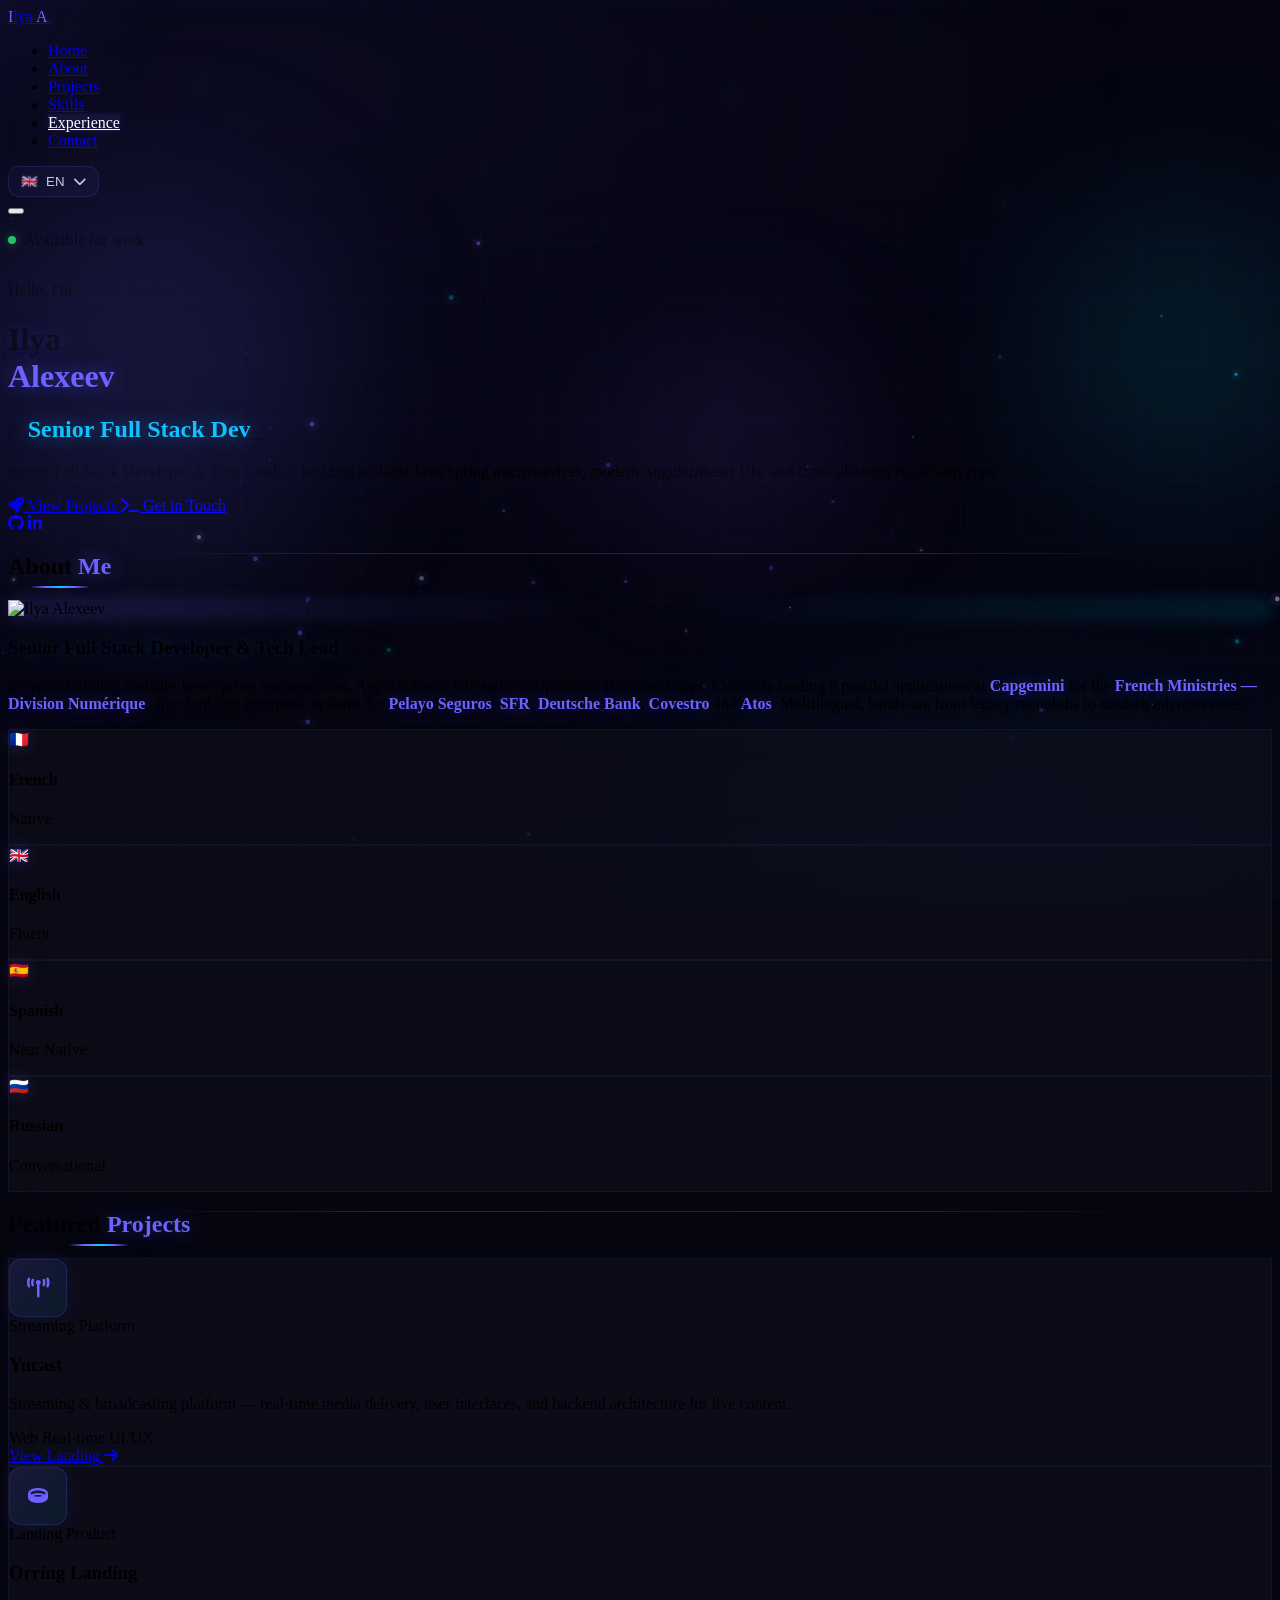
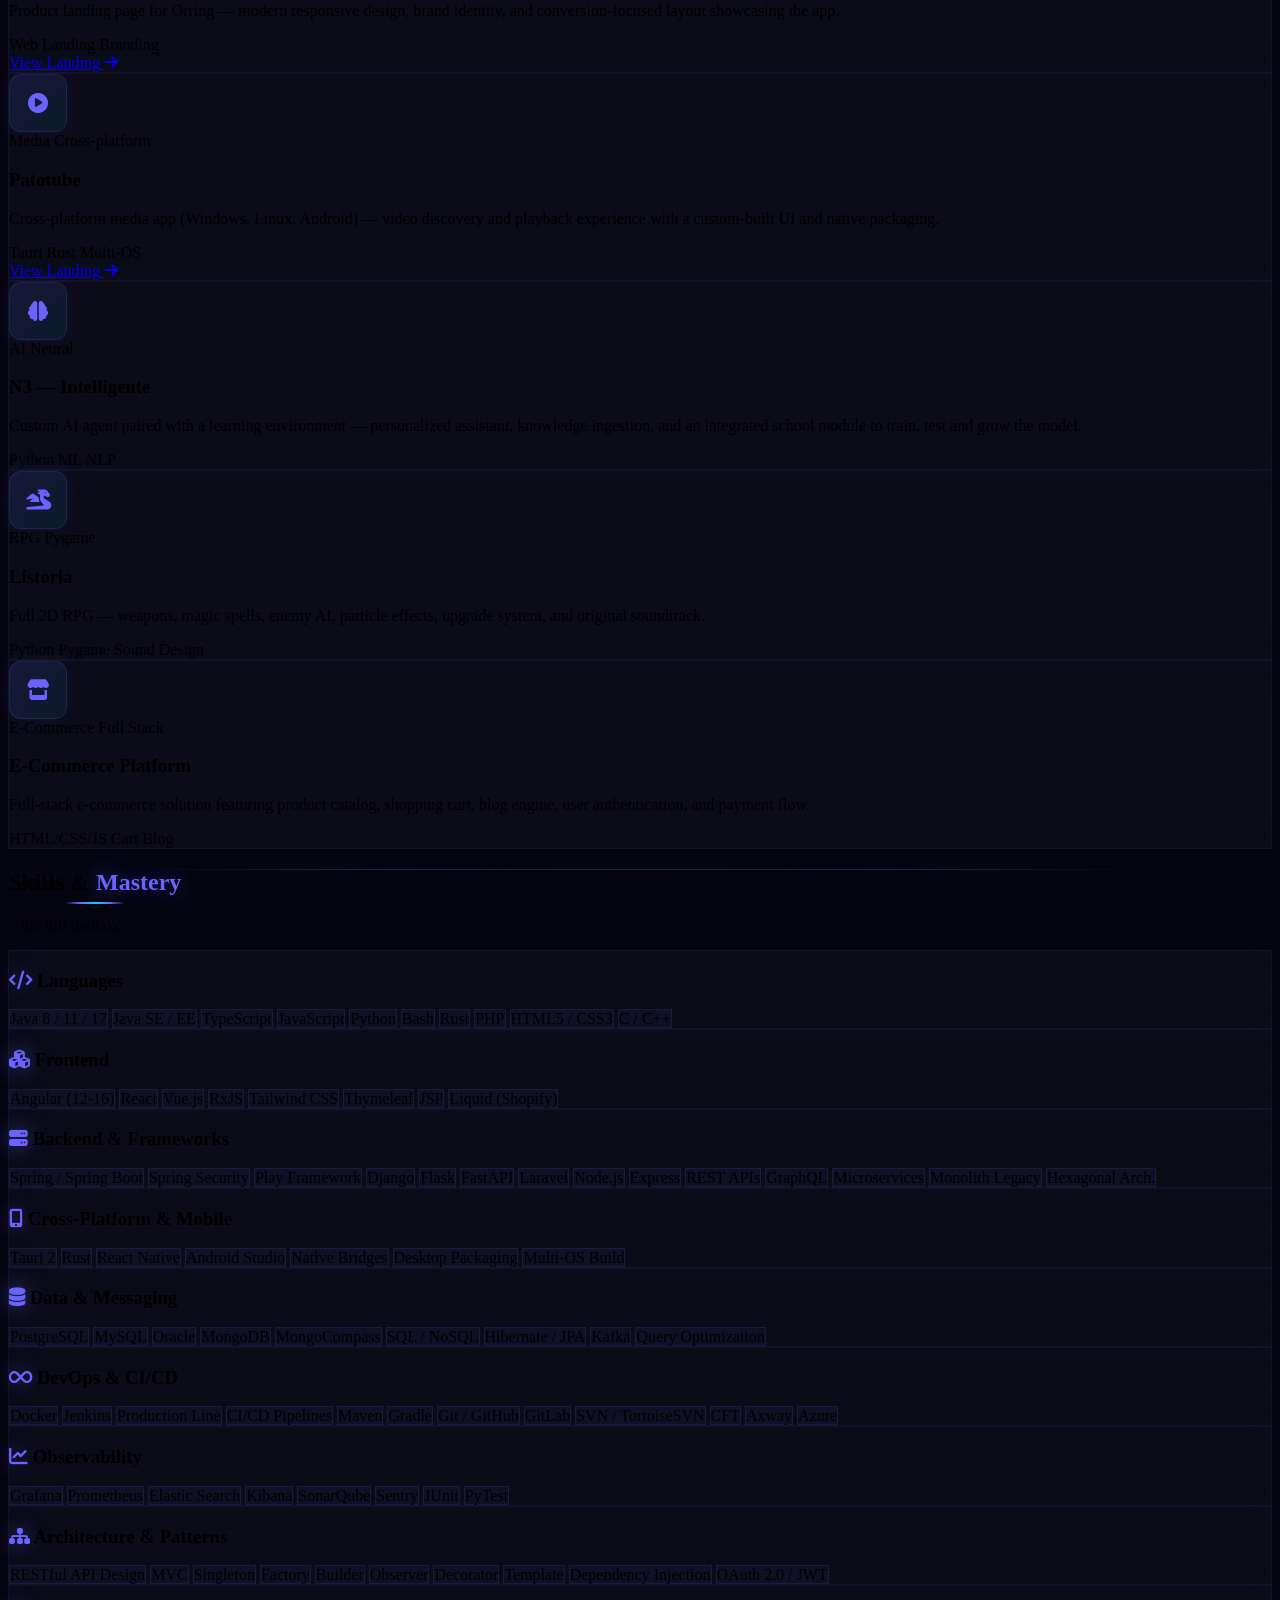
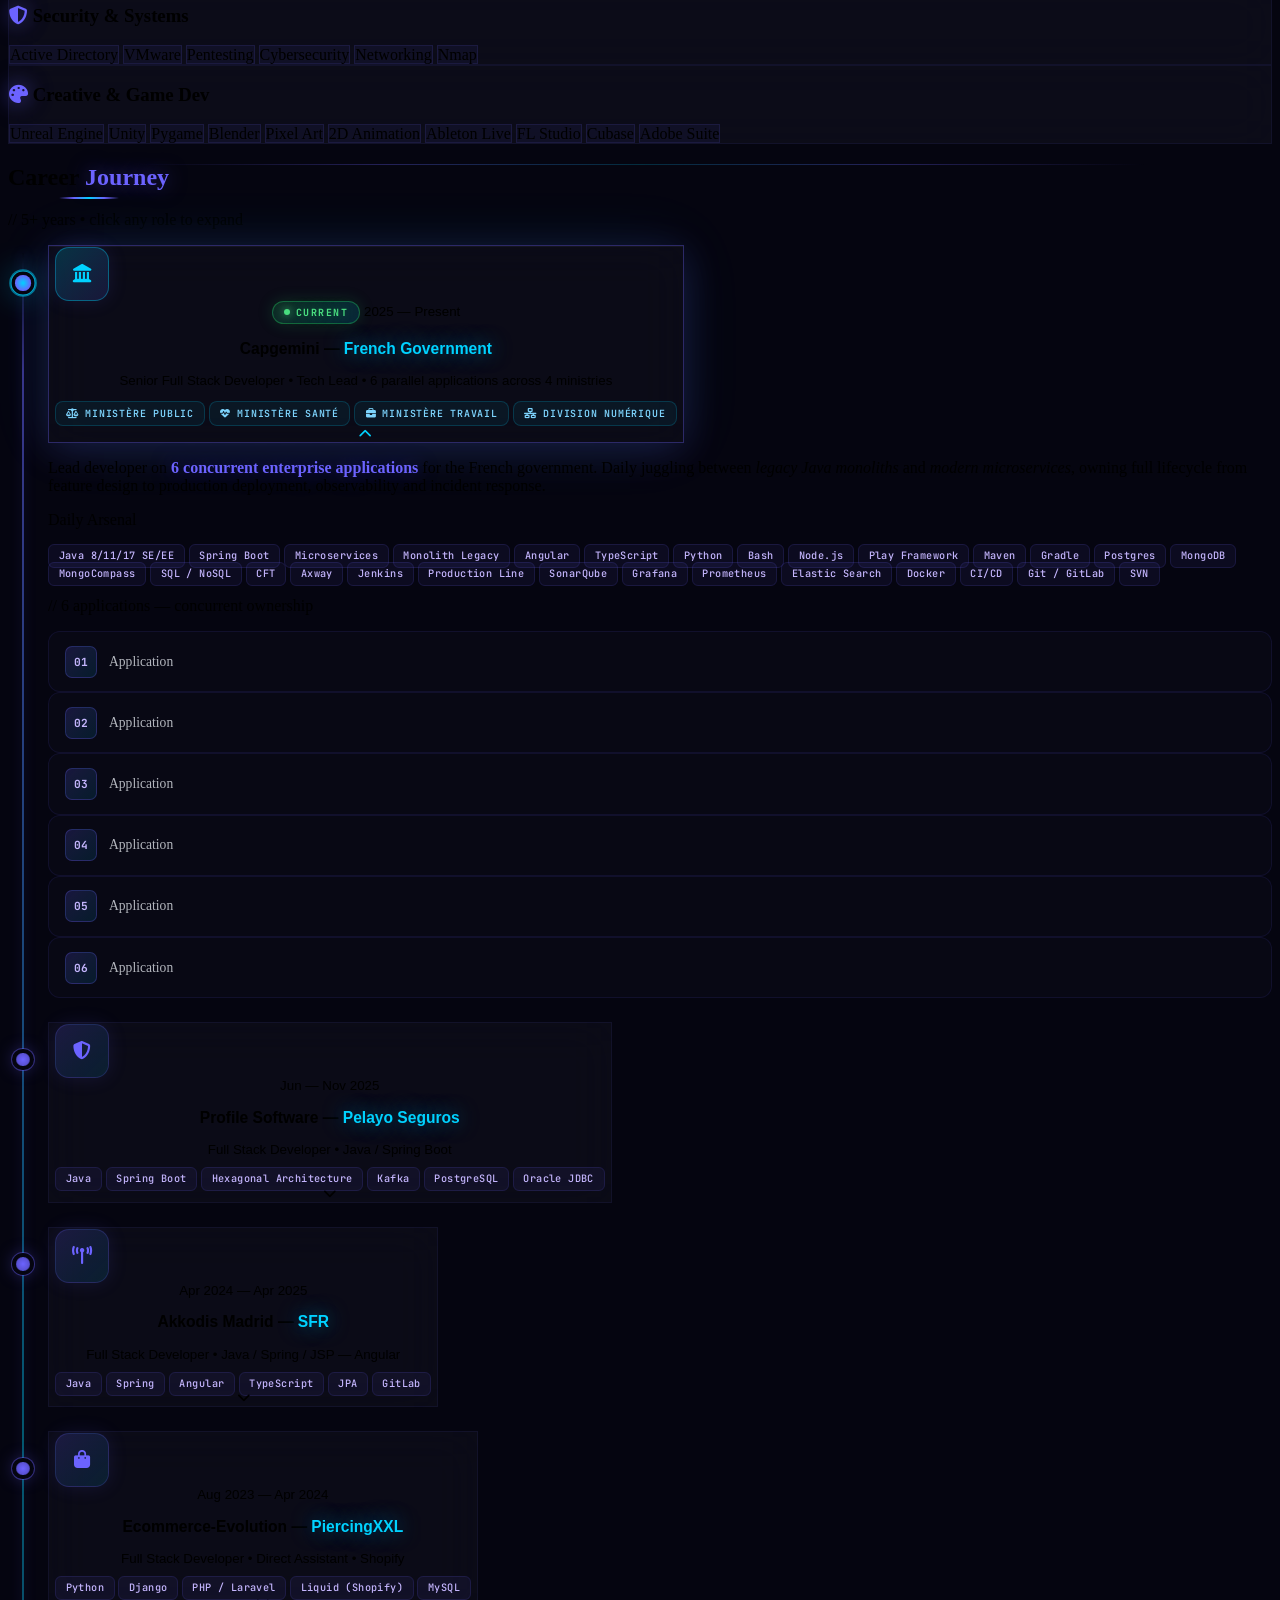
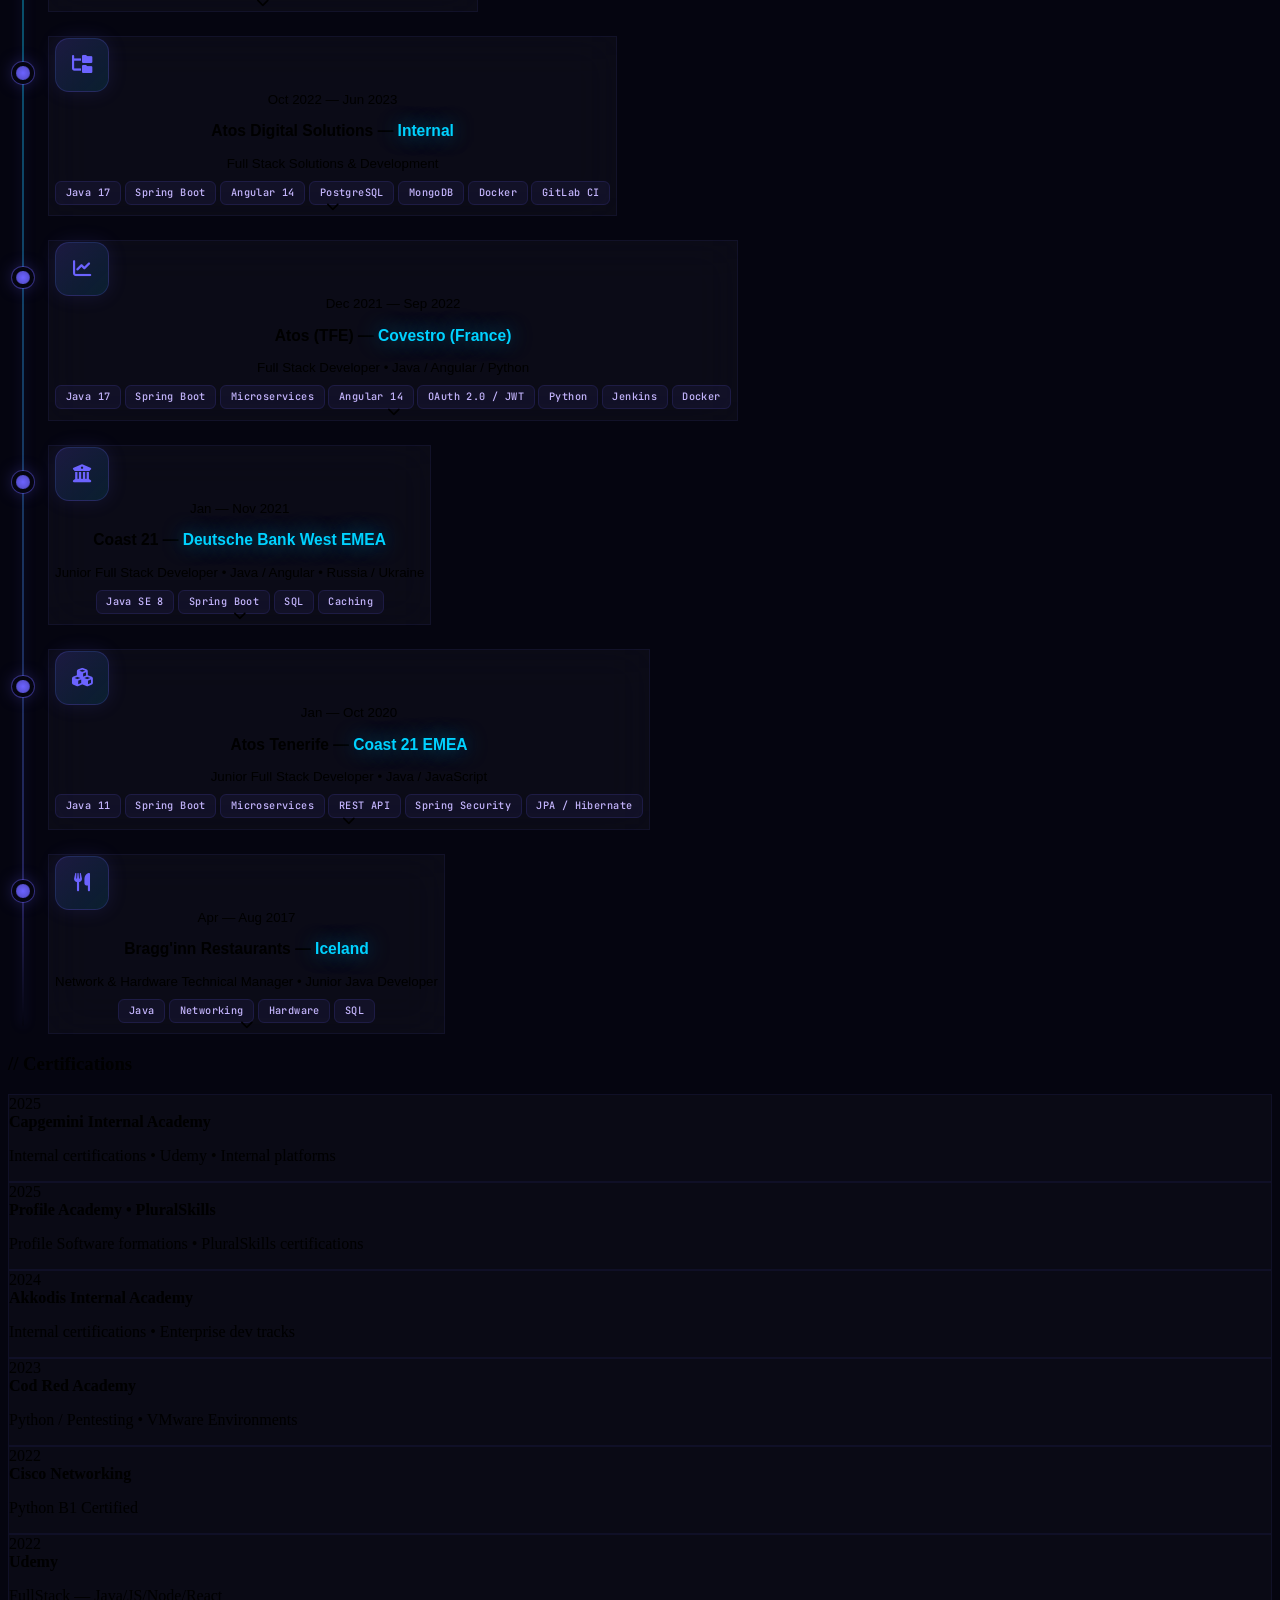
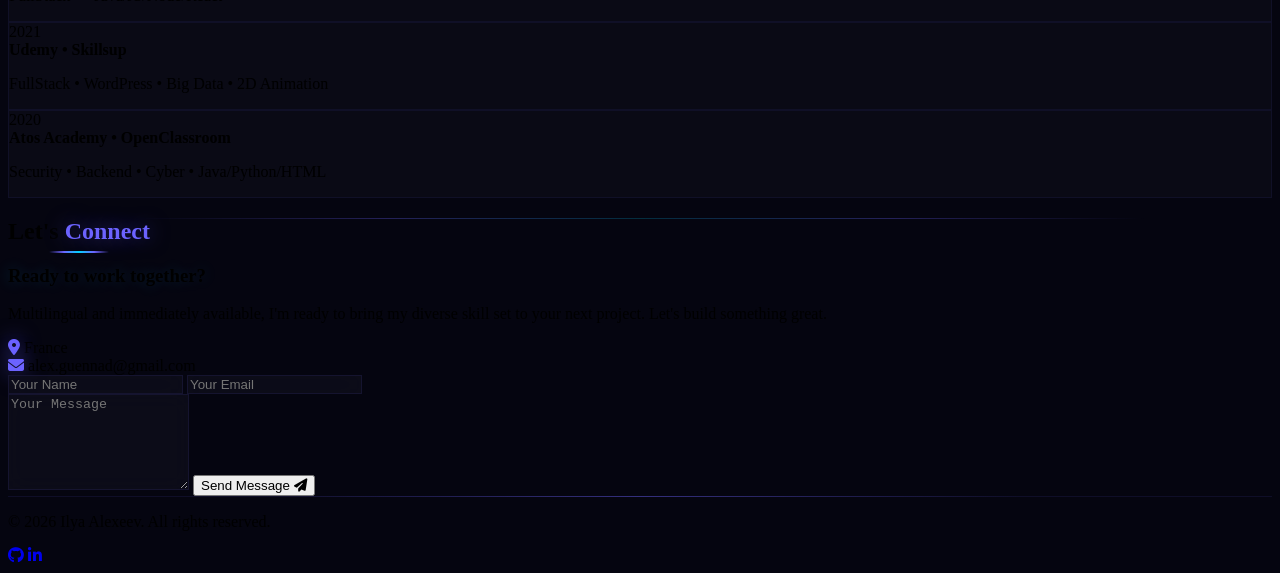
==== index.html @ 8e571b69 "feat: i18n - 6 languages (EN/FR/ES/IT/DE/PT) with toggle dropdown - Add language switcher in the nav" ====
<!DOCTYPE html>
<html lang="en" class="scroll-smooth">
<head>
  <meta charset="UTF-8">
  <meta name="viewport" content="width=device-width, initial-scale=1.0">
  <meta name="description" content="Ilya Alexeev - Senior Full Stack Developer & Tech Lead. Java/Spring, Angular, React, Rust/Tauri. 5+ years building enterprise systems for French ministries, banking and insurance.">
  <title>Ilya Alexeev | Portfolio</title>
  <link rel="icon" href="images/star_favourite_21830.ico" type="image/x-icon">
  <link rel="stylesheet" href="https://cdnjs.cloudflare.com/ajax/libs/font-awesome/6.5.1/css/all.min.css">
  <link rel="preconnect" href="https://fonts.googleapis.com">
  <link rel="preconnect" href="https://fonts.gstatic.com" crossorigin>
  <link rel="stylesheet" href="https://fonts.googleapis.com/css2?family=Inter:wght@300;400;500;600;700;800&family=JetBrains+Mono:wght@400;500&display=swap">
  <script src="https://cdn.tailwindcss.com"></script>
  <script>
    tailwind.config = {
      theme: {
        extend: {
          colors: {
            accent: { DEFAULT: '#6c63ff', hover: '#5a52d5', light: 'rgba(108,99,255,0.1)', border: 'rgba(108,99,255,0.15)' },
            cyan: { glow: '#00d2ff' },
            dark: { 900: '#050510', 800: '#0a0a18', 700: '#12121e', 600: '#1a1a2e', 500: '#2a2a40' },
          },
          fontFamily: {
            sans: ['Inter', 'system-ui', 'sans-serif'],
            mono: ['JetBrains Mono', 'Fira Code', 'monospace'],
          },
        },
      },
    }
  </script>
  <link rel="stylesheet" href="style.css">
</head>

<body class="bg-dark-900 text-gray-200 font-sans antialiased leading-relaxed">

  <!-- Ambient layers -->
  <canvas id="particleCanvas"></canvas>
  <div class="neural-grid"></div>
  <div class="scanline"></div>
  <div class="cursor-glow hidden lg:block"></div>

  <!-- Navbar -->
  <nav id="navbar" class="fixed inset-x-0 top-0 z-50 transition-all duration-300 py-4">
    <div class="max-w-6xl mx-auto px-6 flex items-center justify-between">
      <a href="#hero" class="text-xl font-bold tracking-tight">
        <span class="glow-accent">I</span>lya <span class="glow-accent">A</span>.
      </a>
      <ul id="navLinks" class="nav-links hidden md:flex gap-1">
        <li><a href="#hero" class="nav-link active px-3 py-2 text-sm font-medium text-gray-400 rounded-lg transition-all hover:text-white hover:bg-white/5" data-i18n="nav.home">Home</a></li>
        <li><a href="#about" class="nav-link px-3 py-2 text-sm font-medium text-gray-400 rounded-lg transition-all hover:text-white hover:bg-white/5" data-i18n="nav.about">About</a></li>
        <li><a href="#projects" class="nav-link px-3 py-2 text-sm font-medium text-gray-400 rounded-lg transition-all hover:text-white hover:bg-white/5" data-i18n="nav.projects">Projects</a></li>
        <li><a href="#skills" class="nav-link px-3 py-2 text-sm font-medium text-gray-400 rounded-lg transition-all hover:text-white hover:bg-white/5" data-i18n="nav.skills">Skills</a></li>
        <li><a href="#experience" class="nav-link px-3 py-2 text-sm font-medium text-gray-400 rounded-lg transition-all hover:text-white hover:bg-white/5" data-i18n="nav.experience">Experience</a></li>
        <li><a href="#contact" class="nav-link px-3 py-2 text-sm font-medium text-gray-400 rounded-lg transition-all hover:text-white hover:bg-white/5" data-i18n="nav.contact">Contact</a></li>
      </ul>

      <!-- Language switcher -->
      <div class="lang-switcher relative ml-3">
        <button id="langToggle" type="button" class="lang-toggle-btn" aria-expanded="false" aria-haspopup="listbox" aria-label="Change language">
          <span id="langCurrentFlag" aria-hidden="true">🇬🇧</span>
          <span id="langCurrentLabel" class="font-mono text-xs font-semibold tracking-wider">EN</span>
          <i class="fas fa-chevron-down text-[0.55rem] ml-0.5"></i>
        </button>
        <ul id="langMenu" class="lang-menu" role="listbox" aria-label="Language options">
          <li role="option" data-lang-option="en"><span aria-hidden="true">🇬🇧</span><span class="font-mono text-xs font-semibold tracking-wider">EN</span></li>
          <li role="option" data-lang-option="fr"><span aria-hidden="true">🇫🇷</span><span class="font-mono text-xs font-semibold tracking-wider">FR</span></li>
          <li role="option" data-lang-option="es"><span aria-hidden="true">🇪🇸</span><span class="font-mono text-xs font-semibold tracking-wider">ES</span></li>
          <li role="option" data-lang-option="it"><span aria-hidden="true">🇮🇹</span><span class="font-mono text-xs font-semibold tracking-wider">IT</span></li>
          <li role="option" data-lang-option="de"><span aria-hidden="true">🇩🇪</span><span class="font-mono text-xs font-semibold tracking-wider">DE</span></li>
          <li role="option" data-lang-option="pt"><span aria-hidden="true">🇵🇹</span><span class="font-mono text-xs font-semibold tracking-wider">PT</span></li>
        </ul>
      </div>

      <button id="navToggle" class="md:hidden flex flex-col gap-[5px] p-2" aria-label="Toggle navigation">
        <span class="block w-6 h-0.5 bg-white rounded transition-transform duration-300"></span>
        <span class="block w-6 h-0.5 bg-white rounded transition-opacity duration-300"></span>
        <span class="block w-6 h-0.5 bg-white rounded transition-transform duration-300"></span>
      </button>
    </div>
  </nav>

  <!-- ═══════════ HERO ═══════════ -->
  <header id="hero" class="relative min-h-screen flex items-center overflow-hidden">
    <div class="hero-glow absolute inset-0 pointer-events-none"></div>
    <div class="hero-orb hero-orb-1"></div>
    <div class="hero-orb hero-orb-2"></div>
    <div class="hero-orb hero-orb-3"></div>

    <div class="relative z-10 max-w-6xl mx-auto px-6 pt-20 w-full">
      <div class="max-w-3xl">
        <p class="status-online text-sm font-mono text-gray-400 mb-5" data-i18n="hero.status">Available for work</p>
        <p class="text-accent font-mono font-medium text-sm mb-4 tracking-widest uppercase" data-i18n="hero.greeting">Hello, I'm</p>
        <h1 class="text-5xl sm:text-6xl lg:text-8xl font-extrabold tracking-tighter leading-[0.9] mb-5 neon-title">
          Ilya<br><span class="glow-accent">Alexeev</span>
        </h1>
        <h2 class="font-mono text-gray-400 text-lg lg:text-xl mb-8">
          <span class="text-dark-500">&gt;</span> <span id="typingText" class="glow-cyan"></span><span class="text-accent animate-pulse">_</span>
        </h2>
        <p class="text-gray-400 text-lg sm:text-xl max-w-xl mb-10 leading-relaxed" data-i18n="hero.tagline">
          Senior Full Stack Developer & Tech Lead &mdash; building scalable Java/Spring microservices, modern Angular/React UIs, and cross-platform Rust/Tauri apps.
        </p>
        <div class="flex flex-wrap gap-4 mb-14">
          <a href="#projects" class="btn-glow inline-flex items-center gap-2 px-8 py-4 text-sm font-semibold bg-accent text-white rounded-xl transition-all duration-300 hover:bg-accent-hover hover:-translate-y-1">
            <i class="fas fa-rocket text-xs"></i> <span data-i18n="hero.cta_projects">View Projects</span>
          </a>
          <a href="#contact" class="btn-outline-glow inline-flex items-center gap-2 px-8 py-4 text-sm font-semibold border border-accent/30 text-white rounded-xl transition-all duration-300 hover:border-accent hover:text-accent hover:-translate-y-1">
            <i class="fas fa-terminal text-xs"></i> <span data-i18n="hero.cta_contact">Get in Touch</span>
          </a>
        </div>
        <div class="flex gap-6">
          <a href="https://github.com/Alex-Lou" target="_blank" rel="noopener" aria-label="GitHub" class="text-gray-500 text-2xl transition-all duration-300 hover:text-accent hover:-translate-y-1 hover:drop-shadow-[0_0_8px_rgba(108,99,255,0.5)]"><i class="fab fa-github"></i></a>
          <a href="https://linkedin.com" target="_blank" rel="noopener" aria-label="LinkedIn" class="text-gray-500 text-2xl transition-all duration-300 hover:text-accent hover:-translate-y-1 hover:drop-shadow-[0_0_8px_rgba(108,99,255,0.5)]"><i class="fab fa-linkedin-in"></i></a>
        </div>
      </div>
    </div>

    <div class="absolute bottom-8 left-1/2 -translate-x-1/2">
      <span class="block w-0.5 h-12 scroll-pulse bg-gradient-to-b from-accent to-transparent"></span>
    </div>
  </header>

  <!-- ═══════════ ABOUT ═══════════ -->
  <section id="about" class="py-20 md:py-32 scroll-mt-20 section-glow-top">
    <div class="max-w-6xl mx-auto px-6">
      <h2 class="text-3xl sm:text-4xl lg:text-5xl font-bold text-center mb-16 tracking-tight">
        <span class="section-heading"><span data-i18n="about.heading">About</span> <span class="glow-accent" data-i18n="about.heading_accent">Me</span></span>
      </h2>
      <div class="grid md:grid-cols-[1fr_1.5fr] gap-10 md:gap-16 items-center">
        <div data-reveal="left" class="about-img">
          <img src="images/pixy.png" alt="Ilya Alexeev" loading="lazy"
               class="rounded-2xl h-72 sm:h-80 md:h-[28rem] w-full object-cover border border-accent/10 max-w-xs mx-auto md:max-w-none shadow-2xl shadow-accent/5">
        </div>
        <div data-reveal="right">
          <h3 class="text-2xl font-bold mb-5 neon-subtitle">Senior Full Stack Developer & Tech Lead</h3>
          <p class="text-gray-400 text-lg leading-relaxed mb-10" data-i18n-html="about.body">
            5+ years building scalable Java/Spring microservices, Angular/React UIs and
            cross-platform Rust/Tauri apps. Currently leading 6 parallel applications at
            <strong class="glow-accent font-semibold">Capgemini</strong> for the
            <strong class="glow-accent font-semibold">French Ministries &mdash; Division Numérique</strong>,
            after building enterprise systems for
            <strong class="glow-accent font-semibold">Pelayo Seguros</strong>,
            <strong class="glow-accent font-semibold">SFR</strong>,
            <strong class="glow-accent font-semibold">Deutsche Bank</strong>,
            <strong class="glow-accent font-semibold">Covestro</strong> and
            <strong class="glow-accent font-semibold">Atos</strong>. Multilingual, hands-on, from
            legacy monoliths to modern microservices.
          </p>
          <div class="grid grid-cols-2 gap-4">
            <div class="lang-card glow-card rounded-xl p-5 flex items-center gap-4">
              <span class="text-3xl" aria-hidden="true">🇫🇷</span>
              <div>
                <h4 class="text-base font-bold leading-tight" data-i18n="about.lang.fr">French</h4>
                <p class="text-xs text-gray-500 font-mono mt-1" data-i18n="about.level.native">Native</p>
              </div>
            </div>
            <div class="lang-card glow-card rounded-xl p-5 flex items-center gap-4">
              <span class="text-3xl" aria-hidden="true">🇬🇧</span>
              <div>
                <h4 class="text-base font-bold leading-tight" data-i18n="about.lang.en">English</h4>
                <p class="text-xs text-gray-500 font-mono mt-1" data-i18n="about.level.fluent">Fluent</p>
              </div>
            </div>
            <div class="lang-card glow-card rounded-xl p-5 flex items-center gap-4">
              <span class="text-3xl" aria-hidden="true">🇪🇸</span>
              <div>
                <h4 class="text-base font-bold leading-tight" data-i18n="about.lang.es">Spanish</h4>
                <p class="text-xs text-gray-500 font-mono mt-1" data-i18n="about.level.near_native">Near Native</p>
              </div>
            </div>
            <div class="lang-card glow-card rounded-xl p-5 flex items-center gap-4">
              <span class="text-3xl" aria-hidden="true">🇷🇺</span>
              <div>
                <h4 class="text-base font-bold leading-tight" data-i18n="about.lang.ru">Russian</h4>
                <p class="text-xs text-gray-500 font-mono mt-1" data-i18n="about.level.conversational">Conversational</p>
              </div>
            </div>
          </div>
        </div>
      </div>
    </div>
  </section>

  <!-- ═══════════ PROJECTS ═══════════ -->
  <section id="projects" class="py-20 md:py-32 scroll-mt-20 section-glow-top">
    <div class="max-w-6xl mx-auto px-6">
      <h2 class="text-3xl sm:text-4xl lg:text-5xl font-bold text-center mb-16 tracking-tight">
        <span class="section-heading"><span data-i18n="projects.heading">Featured</span> <span class="glow-accent" data-i18n="projects.heading_accent">Projects</span></span>
      </h2>
      <div class="grid sm:grid-cols-2 lg:grid-cols-3 gap-6">

        <!-- Yucast -->
        <article class="glow-card relative rounded-2xl p-6 sm:p-8 flex flex-col" data-reveal="up">
          <div class="project-icon mb-5">
            <i class="fas fa-broadcast-tower"></i>
          </div>
          <div class="flex gap-2 mb-3">
            <span class="text-[0.65rem] font-semibold uppercase tracking-widest text-accent bg-accent/10 px-2.5 py-1 rounded-full">Streaming</span>
            <span class="text-[0.65rem] font-semibold uppercase tracking-widest text-cyan-glow bg-cyan-glow/10 px-2.5 py-1 rounded-full">Platform</span>
          </div>
          <h3 class="text-xl font-bold mb-3">Yucast</h3>
          <p class="text-sm text-gray-400 leading-relaxed flex-1" data-i18n="projects.yucast">Streaming & broadcasting platform &mdash; real-time media delivery, user interfaces, and backend architecture for live content.</p>
          <div class="flex flex-wrap gap-2 mt-6 pt-5 border-t border-white/5">
            <span class="text-xs text-gray-500 font-mono">Web</span>
            <span class="text-xs text-gray-500 font-mono">Real-time</span>
            <span class="text-xs text-gray-500 font-mono">UI/UX</span>
          </div>
          <a href="https://alex-lou.github.io/yucast-demo/" target="_blank" rel="noopener" class="inline-flex items-center gap-2 mt-5 text-sm font-semibold text-accent transition-all duration-300 hover:gap-3 hover:drop-shadow-[0_0_8px_rgba(108,99,255,0.4)]">
            <span data-i18n="common.view_landing">View Landing</span> <i class="fas fa-arrow-right"></i>
          </a>
        </article>

        <!-- Orring Landing -->
        <article class="glow-card relative rounded-2xl p-6 sm:p-8 flex flex-col" data-reveal="up">
          <div class="project-icon mb-5">
            <i class="fas fa-ring"></i>
          </div>
          <div class="flex gap-2 mb-3">
            <span class="text-[0.65rem] font-semibold uppercase tracking-widest text-accent bg-accent/10 px-2.5 py-1 rounded-full">Landing</span>
            <span class="text-[0.65rem] font-semibold uppercase tracking-widest text-cyan-glow bg-cyan-glow/10 px-2.5 py-1 rounded-full">Product</span>
          </div>
          <h3 class="text-xl font-bold mb-3">Orring Landing</h3>
          <p class="text-sm text-gray-400 leading-relaxed flex-1" data-i18n="projects.orring">Product landing page for Orring &mdash; modern responsive design, brand identity, and conversion-focused layout showcasing the app.</p>
          <div class="flex flex-wrap gap-2 mt-6 pt-5 border-t border-white/5">
            <span class="text-xs text-gray-500 font-mono">Web</span>
            <span class="text-xs text-gray-500 font-mono">Landing</span>
            <span class="text-xs text-gray-500 font-mono">Branding</span>
          </div>
          <a href="https://alex-lou.github.io/OrringLanding/" target="_blank" rel="noopener" class="inline-flex items-center gap-2 mt-5 text-sm font-semibold text-accent transition-all duration-300 hover:gap-3 hover:drop-shadow-[0_0_8px_rgba(108,99,255,0.4)]">
            <span data-i18n="common.view_landing">View Landing</span> <i class="fas fa-arrow-right"></i>
          </a>
        </article>

        <!-- Patotube -->
        <article class="glow-card relative rounded-2xl p-6 sm:p-8 flex flex-col" data-reveal="up">
          <div class="project-icon mb-5">
            <i class="fas fa-play-circle"></i>
          </div>
          <div class="flex gap-2 mb-3">
            <span class="text-[0.65rem] font-semibold uppercase tracking-widest text-accent bg-accent/10 px-2.5 py-1 rounded-full">Media</span>
            <span class="text-[0.65rem] font-semibold uppercase tracking-widest text-cyan-glow bg-cyan-glow/10 px-2.5 py-1 rounded-full">Cross-platform</span>
          </div>
          <h3 class="text-xl font-bold mb-3">Patotube</h3>
          <p class="text-sm text-gray-400 leading-relaxed flex-1" data-i18n="projects.patotube">Cross-platform media app (Windows, Linux, Android) &mdash; video discovery and playback experience with a custom-built UI and native packaging.</p>
          <div class="flex flex-wrap gap-2 mt-6 pt-5 border-t border-white/5">
            <span class="text-xs text-gray-500 font-mono">Tauri</span>
            <span class="text-xs text-gray-500 font-mono">Rust</span>
            <span class="text-xs text-gray-500 font-mono">Multi-OS</span>
          </div>
          <a href="https://alex-lou.github.io/Patotube/" target="_blank" rel="noopener" class="inline-flex items-center gap-2 mt-5 text-sm font-semibold text-accent transition-all duration-300 hover:gap-3 hover:drop-shadow-[0_0_8px_rgba(108,99,255,0.4)]">
            <span data-i18n="common.view_landing">View Landing</span> <i class="fas fa-arrow-right"></i>
          </a>
        </article>

        <!-- N3 Intelligente -->
        <article class="glow-card relative rounded-2xl p-6 sm:p-8 flex flex-col" data-reveal="up">
          <div class="project-icon mb-5">
            <i class="fas fa-brain"></i>
          </div>
          <div class="flex gap-2 mb-3">
            <span class="text-[0.65rem] font-semibold uppercase tracking-widest text-accent bg-accent/10 px-2.5 py-1 rounded-full">AI</span>
            <span class="text-[0.65rem] font-semibold uppercase tracking-widest text-cyan-glow bg-cyan-glow/10 px-2.5 py-1 rounded-full">Neural</span>
          </div>
          <h3 class="text-xl font-bold mb-3">N3 &mdash; Intelligente</h3>
          <p class="text-sm text-gray-400 leading-relaxed flex-1" data-i18n="projects.n3">Custom AI agent paired with a learning environment &mdash; personalized assistant, knowledge ingestion, and an integrated school module to train, test and grow the model.</p>
          <div class="flex flex-wrap gap-2 mt-6 pt-5 border-t border-white/5">
            <span class="text-xs text-gray-500 font-mono">Python</span>
            <span class="text-xs text-gray-500 font-mono">ML</span>
            <span class="text-xs text-gray-500 font-mono">NLP</span>
          </div>
        </article>

        <!-- Listoria -->
        <article class="glow-card relative rounded-2xl p-6 sm:p-8 flex flex-col" data-reveal="up">
          <div class="project-icon mb-5">
            <i class="fas fa-dragon"></i>
          </div>
          <div class="flex gap-2 mb-3">
            <span class="text-[0.65rem] font-semibold uppercase tracking-widest text-accent bg-accent/10 px-2.5 py-1 rounded-full">RPG</span>
            <span class="text-[0.65rem] font-semibold uppercase tracking-widest text-cyan-glow bg-cyan-glow/10 px-2.5 py-1 rounded-full">Pygame</span>
          </div>
          <h3 class="text-xl font-bold mb-3">Listoria</h3>
          <p class="text-sm text-gray-400 leading-relaxed flex-1" data-i18n="projects.listoria">Full 2D RPG &mdash; weapons, magic spells, enemy AI, particle effects, upgrade system, and original soundtrack.</p>
          <div class="flex flex-wrap gap-2 mt-6 pt-5 border-t border-white/5">
            <span class="text-xs text-gray-500 font-mono">Python</span>
            <span class="text-xs text-gray-500 font-mono">Pygame</span>
            <span class="text-xs text-gray-500 font-mono">Sound Design</span>
          </div>
        </article>

        <!-- E-Commerce -->
        <article class="glow-card relative rounded-2xl p-6 sm:p-8 flex flex-col" data-reveal="up">
          <div class="project-icon mb-5">
            <i class="fas fa-store"></i>
          </div>
          <div class="flex gap-2 mb-3">
            <span class="text-[0.65rem] font-semibold uppercase tracking-widest text-accent bg-accent/10 px-2.5 py-1 rounded-full">E-Commerce</span>
            <span class="text-[0.65rem] font-semibold uppercase tracking-widest text-cyan-glow bg-cyan-glow/10 px-2.5 py-1 rounded-full">Full Stack</span>
          </div>
          <h3 class="text-xl font-bold mb-3" data-i18n="projects.ecom.title">E-Commerce Platform</h3>
          <p class="text-sm text-gray-400 leading-relaxed flex-1" data-i18n="projects.ecom.desc">Full-stack e-commerce solution featuring product catalog, shopping cart, blog engine, user authentication, and payment flow.</p>
          <div class="flex flex-wrap gap-2 mt-6 pt-5 border-t border-white/5">
            <span class="text-xs text-gray-500 font-mono">HTML/CSS/JS</span>
            <span class="text-xs text-gray-500 font-mono">Cart</span>
            <span class="text-xs text-gray-500 font-mono">Blog</span>
          </div>
        </article>

      </div>
    </div>
  </section>

  <!-- ═══════════ SKILLS ═══════════ -->
  <section id="skills" class="py-20 md:py-32 scroll-mt-20 section-glow-top">
    <div class="max-w-6xl mx-auto px-6">
      <h2 class="text-3xl sm:text-4xl lg:text-5xl font-bold text-center mb-4 tracking-tight">
        <span class="section-heading"><span data-i18n="skills.heading">Skills &amp;</span> <span class="glow-accent" data-i18n="skills.heading_accent">Mastery</span></span>
      </h2>
      <p class="text-center text-gray-500 text-sm font-mono mb-16 tracking-wider" data-i18n="skills.tagline">// the full toolbox</p>

      <div class="grid sm:grid-cols-2 lg:grid-cols-3 gap-6">

        <div class="glow-card relative rounded-2xl p-7" data-reveal="up">
          <h3 class="text-base font-bold mb-5 flex items-center gap-3">
            <i class="fas fa-code glow-accent text-sm"></i> <span data-i18n="skills.cat.languages">Languages</span>
          </h3>
          <div class="flex flex-wrap gap-2">
            <span class="skill-tag text-xs font-medium px-3 py-2 rounded-lg text-gray-400">Java 8 / 11 / 17</span>
            <span class="skill-tag text-xs font-medium px-3 py-2 rounded-lg text-gray-400">Java SE / EE</span>
            <span class="skill-tag text-xs font-medium px-3 py-2 rounded-lg text-gray-400">TypeScript</span>
            <span class="skill-tag text-xs font-medium px-3 py-2 rounded-lg text-gray-400">JavaScript</span>
            <span class="skill-tag text-xs font-medium px-3 py-2 rounded-lg text-gray-400">Python</span>
            <span class="skill-tag text-xs font-medium px-3 py-2 rounded-lg text-gray-400">Bash</span>
            <span class="skill-tag text-xs font-medium px-3 py-2 rounded-lg text-gray-400">Rust</span>
            <span class="skill-tag text-xs font-medium px-3 py-2 rounded-lg text-gray-400">PHP</span>
            <span class="skill-tag text-xs font-medium px-3 py-2 rounded-lg text-gray-400">HTML5 / CSS3</span>
            <span class="skill-tag text-xs font-medium px-3 py-2 rounded-lg text-gray-400">C / C++</span>
          </div>
        </div>

        <div class="glow-card relative rounded-2xl p-7" data-reveal="up">
          <h3 class="text-base font-bold mb-5 flex items-center gap-3">
            <i class="fas fa-cubes glow-accent text-sm"></i> <span data-i18n="skills.cat.frontend">Frontend</span>
          </h3>
          <div class="flex flex-wrap gap-2">
            <span class="skill-tag text-xs font-medium px-3 py-2 rounded-lg text-gray-400">Angular (12-16)</span>
            <span class="skill-tag text-xs font-medium px-3 py-2 rounded-lg text-gray-400">React</span>
            <span class="skill-tag text-xs font-medium px-3 py-2 rounded-lg text-gray-400">Vue.js</span>
            <span class="skill-tag text-xs font-medium px-3 py-2 rounded-lg text-gray-400">RxJS</span>
            <span class="skill-tag text-xs font-medium px-3 py-2 rounded-lg text-gray-400">Tailwind CSS</span>
            <span class="skill-tag text-xs font-medium px-3 py-2 rounded-lg text-gray-400">Thymeleaf</span>
            <span class="skill-tag text-xs font-medium px-3 py-2 rounded-lg text-gray-400">JSP</span>
            <span class="skill-tag text-xs font-medium px-3 py-2 rounded-lg text-gray-400">Liquid (Shopify)</span>
          </div>
        </div>

        <div class="glow-card relative rounded-2xl p-7" data-reveal="up">
          <h3 class="text-base font-bold mb-5 flex items-center gap-3">
            <i class="fas fa-server glow-accent text-sm"></i> <span data-i18n="skills.cat.backend">Backend &amp; Frameworks</span>
          </h3>
          <div class="flex flex-wrap gap-2">
            <span class="skill-tag text-xs font-medium px-3 py-2 rounded-lg text-gray-400">Spring / Spring Boot</span>
            <span class="skill-tag text-xs font-medium px-3 py-2 rounded-lg text-gray-400">Spring Security</span>
            <span class="skill-tag text-xs font-medium px-3 py-2 rounded-lg text-gray-400">Play Framework</span>
            <span class="skill-tag text-xs font-medium px-3 py-2 rounded-lg text-gray-400">Django</span>
            <span class="skill-tag text-xs font-medium px-3 py-2 rounded-lg text-gray-400">Flask</span>
            <span class="skill-tag text-xs font-medium px-3 py-2 rounded-lg text-gray-400">FastAPI</span>
            <span class="skill-tag text-xs font-medium px-3 py-2 rounded-lg text-gray-400">Laravel</span>
            <span class="skill-tag text-xs font-medium px-3 py-2 rounded-lg text-gray-400">Node.js</span>
            <span class="skill-tag text-xs font-medium px-3 py-2 rounded-lg text-gray-400">Express</span>
            <span class="skill-tag text-xs font-medium px-3 py-2 rounded-lg text-gray-400">REST APIs</span>
            <span class="skill-tag text-xs font-medium px-3 py-2 rounded-lg text-gray-400">GraphQL</span>
            <span class="skill-tag text-xs font-medium px-3 py-2 rounded-lg text-gray-400">Microservices</span>
            <span class="skill-tag text-xs font-medium px-3 py-2 rounded-lg text-gray-400">Monolith Legacy</span>
            <span class="skill-tag text-xs font-medium px-3 py-2 rounded-lg text-gray-400">Hexagonal Arch.</span>
          </div>
        </div>

        <div class="glow-card relative rounded-2xl p-7" data-reveal="up">
          <h3 class="text-base font-bold mb-5 flex items-center gap-3">
            <i class="fas fa-mobile-alt glow-accent text-sm"></i> <span data-i18n="skills.cat.crossplatform">Cross-Platform &amp; Mobile</span>
          </h3>
          <div class="flex flex-wrap gap-2">
            <span class="skill-tag text-xs font-medium px-3 py-2 rounded-lg text-gray-400">Tauri 2</span>
            <span class="skill-tag text-xs font-medium px-3 py-2 rounded-lg text-gray-400">Rust</span>
            <span class="skill-tag text-xs font-medium px-3 py-2 rounded-lg text-gray-400">React Native</span>
            <span class="skill-tag text-xs font-medium px-3 py-2 rounded-lg text-gray-400">Android Studio</span>
            <span class="skill-tag text-xs font-medium px-3 py-2 rounded-lg text-gray-400">Native Bridges</span>
            <span class="skill-tag text-xs font-medium px-3 py-2 rounded-lg text-gray-400">Desktop Packaging</span>
            <span class="skill-tag text-xs font-medium px-3 py-2 rounded-lg text-gray-400">Multi-OS Build</span>
          </div>
        </div>

        <div class="glow-card relative rounded-2xl p-7" data-reveal="up">
          <h3 class="text-base font-bold mb-5 flex items-center gap-3">
            <i class="fas fa-database glow-accent text-sm"></i> <span data-i18n="skills.cat.data">Data &amp; Messaging</span>
          </h3>
          <div class="flex flex-wrap gap-2">
            <span class="skill-tag text-xs font-medium px-3 py-2 rounded-lg text-gray-400">PostgreSQL</span>
            <span class="skill-tag text-xs font-medium px-3 py-2 rounded-lg text-gray-400">MySQL</span>
            <span class="skill-tag text-xs font-medium px-3 py-2 rounded-lg text-gray-400">Oracle</span>
            <span class="skill-tag text-xs font-medium px-3 py-2 rounded-lg text-gray-400">MongoDB</span>
            <span class="skill-tag text-xs font-medium px-3 py-2 rounded-lg text-gray-400">MongoCompass</span>
            <span class="skill-tag text-xs font-medium px-3 py-2 rounded-lg text-gray-400">SQL / NoSQL</span>
            <span class="skill-tag text-xs font-medium px-3 py-2 rounded-lg text-gray-400">Hibernate / JPA</span>
            <span class="skill-tag text-xs font-medium px-3 py-2 rounded-lg text-gray-400">Kafka</span>
            <span class="skill-tag text-xs font-medium px-3 py-2 rounded-lg text-gray-400">Query Optimization</span>
          </div>
        </div>

        <div class="glow-card relative rounded-2xl p-7" data-reveal="up">
          <h3 class="text-base font-bold mb-5 flex items-center gap-3">
            <i class="fas fa-infinity glow-accent text-sm"></i> <span data-i18n="skills.cat.devops">DevOps &amp; CI/CD</span>
          </h3>
          <div class="flex flex-wrap gap-2">
            <span class="skill-tag text-xs font-medium px-3 py-2 rounded-lg text-gray-400">Docker</span>
            <span class="skill-tag text-xs font-medium px-3 py-2 rounded-lg text-gray-400">Jenkins</span>
            <span class="skill-tag text-xs font-medium px-3 py-2 rounded-lg text-gray-400">Production Line</span>
            <span class="skill-tag text-xs font-medium px-3 py-2 rounded-lg text-gray-400">CI/CD Pipelines</span>
            <span class="skill-tag text-xs font-medium px-3 py-2 rounded-lg text-gray-400">Maven</span>
            <span class="skill-tag text-xs font-medium px-3 py-2 rounded-lg text-gray-400">Gradle</span>
            <span class="skill-tag text-xs font-medium px-3 py-2 rounded-lg text-gray-400">Git / GitHub</span>
            <span class="skill-tag text-xs font-medium px-3 py-2 rounded-lg text-gray-400">GitLab</span>
            <span class="skill-tag text-xs font-medium px-3 py-2 rounded-lg text-gray-400">SVN / TortoiseSVN</span>
            <span class="skill-tag text-xs font-medium px-3 py-2 rounded-lg text-gray-400">CFT</span>
            <span class="skill-tag text-xs font-medium px-3 py-2 rounded-lg text-gray-400">Axway</span>
            <span class="skill-tag text-xs font-medium px-3 py-2 rounded-lg text-gray-400">Azure</span>
          </div>
        </div>

        <div class="glow-card relative rounded-2xl p-7" data-reveal="up">
          <h3 class="text-base font-bold mb-5 flex items-center gap-3">
            <i class="fas fa-chart-line glow-accent text-sm"></i> <span data-i18n="skills.cat.observability">Observability</span>
          </h3>
          <div class="flex flex-wrap gap-2">
            <span class="skill-tag text-xs font-medium px-3 py-2 rounded-lg text-gray-400">Grafana</span>
            <span class="skill-tag text-xs font-medium px-3 py-2 rounded-lg text-gray-400">Prometheus</span>
            <span class="skill-tag text-xs font-medium px-3 py-2 rounded-lg text-gray-400">Elastic Search</span>
            <span class="skill-tag text-xs font-medium px-3 py-2 rounded-lg text-gray-400">Kibana</span>
            <span class="skill-tag text-xs font-medium px-3 py-2 rounded-lg text-gray-400">SonarQube</span>
            <span class="skill-tag text-xs font-medium px-3 py-2 rounded-lg text-gray-400">Sentry</span>
            <span class="skill-tag text-xs font-medium px-3 py-2 rounded-lg text-gray-400">JUnit</span>
            <span class="skill-tag text-xs font-medium px-3 py-2 rounded-lg text-gray-400">PyTest</span>
          </div>
        </div>

        <div class="glow-card relative rounded-2xl p-7" data-reveal="up">
          <h3 class="text-base font-bold mb-5 flex items-center gap-3">
            <i class="fas fa-sitemap glow-accent text-sm"></i> <span data-i18n="skills.cat.architecture">Architecture &amp; Patterns</span>
          </h3>
          <div class="flex flex-wrap gap-2">
            <span class="skill-tag text-xs font-medium px-3 py-2 rounded-lg text-gray-400">RESTful API Design</span>
            <span class="skill-tag text-xs font-medium px-3 py-2 rounded-lg text-gray-400">MVC</span>
            <span class="skill-tag text-xs font-medium px-3 py-2 rounded-lg text-gray-400">Singleton</span>
            <span class="skill-tag text-xs font-medium px-3 py-2 rounded-lg text-gray-400">Factory</span>
            <span class="skill-tag text-xs font-medium px-3 py-2 rounded-lg text-gray-400">Builder</span>
            <span class="skill-tag text-xs font-medium px-3 py-2 rounded-lg text-gray-400">Observer</span>
            <span class="skill-tag text-xs font-medium px-3 py-2 rounded-lg text-gray-400">Decorator</span>
            <span class="skill-tag text-xs font-medium px-3 py-2 rounded-lg text-gray-400">Template</span>
            <span class="skill-tag text-xs font-medium px-3 py-2 rounded-lg text-gray-400">Dependency Injection</span>
            <span class="skill-tag text-xs font-medium px-3 py-2 rounded-lg text-gray-400">OAuth 2.0 / JWT</span>
          </div>
        </div>

        <div class="glow-card relative rounded-2xl p-7" data-reveal="up">
          <h3 class="text-base font-bold mb-5 flex items-center gap-3">
            <i class="fas fa-shield-alt glow-accent text-sm"></i> <span data-i18n="skills.cat.security">Security &amp; Systems</span>
          </h3>
          <div class="flex flex-wrap gap-2">
            <span class="skill-tag text-xs font-medium px-3 py-2 rounded-lg text-gray-400">Active Directory</span>
            <span class="skill-tag text-xs font-medium px-3 py-2 rounded-lg text-gray-400">VMware</span>
            <span class="skill-tag text-xs font-medium px-3 py-2 rounded-lg text-gray-400">Pentesting</span>
            <span class="skill-tag text-xs font-medium px-3 py-2 rounded-lg text-gray-400">Cybersecurity</span>
            <span class="skill-tag text-xs font-medium px-3 py-2 rounded-lg text-gray-400">Networking</span>
            <span class="skill-tag text-xs font-medium px-3 py-2 rounded-lg text-gray-400">Nmap</span>
          </div>
        </div>

        <div class="glow-card relative rounded-2xl p-7" data-reveal="up">
          <h3 class="text-base font-bold mb-5 flex items-center gap-3">
            <i class="fas fa-palette glow-accent text-sm"></i> <span data-i18n="skills.cat.creative">Creative &amp; Game Dev</span>
          </h3>
          <div class="flex flex-wrap gap-2">
            <span class="skill-tag text-xs font-medium px-3 py-2 rounded-lg text-gray-400">Unreal Engine</span>
            <span class="skill-tag text-xs font-medium px-3 py-2 rounded-lg text-gray-400">Unity</span>
            <span class="skill-tag text-xs font-medium px-3 py-2 rounded-lg text-gray-400">Pygame</span>
            <span class="skill-tag text-xs font-medium px-3 py-2 rounded-lg text-gray-400">Blender</span>
            <span class="skill-tag text-xs font-medium px-3 py-2 rounded-lg text-gray-400">Pixel Art</span>
            <span class="skill-tag text-xs font-medium px-3 py-2 rounded-lg text-gray-400">2D Animation</span>
            <span class="skill-tag text-xs font-medium px-3 py-2 rounded-lg text-gray-400">Ableton Live</span>
            <span class="skill-tag text-xs font-medium px-3 py-2 rounded-lg text-gray-400">FL Studio</span>
            <span class="skill-tag text-xs font-medium px-3 py-2 rounded-lg text-gray-400">Cubase</span>
            <span class="skill-tag text-xs font-medium px-3 py-2 rounded-lg text-gray-400">Adobe Suite</span>
          </div>
        </div>

      </div>
    </div>
  </section>

  <!-- ═══════════ EXPERIENCE ═══════════ -->
  <section id="experience" class="py-20 md:py-32 scroll-mt-20 section-glow-top">
    <div class="max-w-6xl mx-auto px-6">
      <h2 class="text-3xl sm:text-4xl lg:text-5xl font-bold text-center mb-4 tracking-tight">
        <span class="section-heading"><span data-i18n="exp.heading">Career</span> <span class="glow-accent" data-i18n="exp.heading_accent">Journey</span></span>
      </h2>
      <p class="text-center text-gray-500 text-sm font-mono mb-16 tracking-wider" data-i18n="exp.tagline">// 5+ years &bull; click any role to expand</p>

      <!-- Timeline rail -->
      <div class="exp-timeline">

        <!-- ═══ Capgemini — CURRENT ═══ -->
        <article class="exp-item exp-item-current" data-reveal="up">
          <button type="button" class="exp-header glow-card rounded-2xl p-6 sm:p-7 text-left w-full" aria-expanded="false">
            <div class="exp-dot"></div>
            <div class="flex flex-col sm:flex-row sm:items-start gap-5">
              <div class="exp-logo">
                <i class="fas fa-landmark"></i>
              </div>
              <div class="flex-1 min-w-0">
                <div class="flex flex-wrap items-center gap-3 mb-2">
                  <span class="exp-current-pill">
                    <span class="exp-current-dot"></span> <span data-i18n="exp.current_pill">CURRENT</span>
                  </span>
                  <span class="text-[0.7rem] font-mono text-gray-500 tracking-widest uppercase"><span data-i18n="exp.period.capgemini">2025 &mdash; Present</span></span>
                </div>
                <h3 class="text-xl sm:text-2xl font-bold mb-1">Capgemini <span class="text-gray-500 font-normal">&mdash;</span> <span class="glow-cyan" data-i18n="exp.capgemini.client">French Government</span></h3>
                <p class="text-sm text-gray-400 mb-3" data-i18n="exp.capgemini.role">Senior Full Stack Developer &bull; Tech Lead &bull; 6 parallel applications across 4 ministries</p>
                <div class="flex flex-wrap gap-2">
                  <span class="exp-client-tag"><i class="fas fa-balance-scale text-[0.6rem]"></i> <span data-i18n="exp.client.public">Ministère Public</span></span>
                  <span class="exp-client-tag"><i class="fas fa-heartbeat text-[0.6rem]"></i> <span data-i18n="exp.client.sante">Ministère Santé</span></span>
                  <span class="exp-client-tag"><i class="fas fa-briefcase text-[0.6rem]"></i> <span data-i18n="exp.client.travail">Ministère Travail</span></span>
                  <span class="exp-client-tag"><i class="fas fa-network-wired text-[0.6rem]"></i> <span data-i18n="exp.client.division">Division Numérique</span></span>
                </div>
              </div>
              <i class="fas fa-chevron-down exp-chevron text-accent text-sm sm:mt-3"></i>
            </div>
          </button>

          <div class="exp-body">
            <div class="exp-body-inner">
              <div class="pt-6 pb-2 px-1">
                <p class="text-gray-400 leading-relaxed mb-6" data-i18n-html="exp.capgemini.intro">
                  Lead developer on <strong class="glow-accent">6 concurrent enterprise applications</strong> for the French
                  government. Daily juggling between <em>legacy Java monoliths</em> and <em>modern microservices</em>, owning
                  full lifecycle from feature design to production deployment, observability and incident response.
                </p>

                <!-- Mini stack overview -->
                <div class="mb-6 p-4 rounded-xl bg-accent/[0.04] border border-accent/10">
                  <p class="text-[0.65rem] font-mono uppercase tracking-widest text-accent mb-2" data-i18n="exp.daily_arsenal">Daily Arsenal</p>
                  <div class="flex flex-wrap gap-1.5">
                    <span class="exp-stack-chip">Java 8/11/17 SE/EE</span>
                    <span class="exp-stack-chip">Spring Boot</span>
                    <span class="exp-stack-chip">Microservices</span>
                    <span class="exp-stack-chip">Monolith Legacy</span>
                    <span class="exp-stack-chip">Angular</span>
                    <span class="exp-stack-chip">TypeScript</span>
                    <span class="exp-stack-chip">Python</span>
                    <span class="exp-stack-chip">Bash</span>
                    <span class="exp-stack-chip">Node.js</span>
                    <span class="exp-stack-chip">Play Framework</span>
                    <span class="exp-stack-chip">Maven</span>
                    <span class="exp-stack-chip">Gradle</span>
                    <span class="exp-stack-chip">Postgres</span>
                    <span class="exp-stack-chip">MongoDB</span>
                    <span class="exp-stack-chip">MongoCompass</span>
                    <span class="exp-stack-chip">SQL / NoSQL</span>
                    <span class="exp-stack-chip">CFT</span>
                    <span class="exp-stack-chip">Axway</span>
                    <span class="exp-stack-chip">Jenkins</span>
                    <span class="exp-stack-chip">Production Line</span>
                    <span class="exp-stack-chip">SonarQube</span>
                    <span class="exp-stack-chip">Grafana</span>
                    <span class="exp-stack-chip">Prometheus</span>
                    <span class="exp-stack-chip">Elastic Search</span>
                    <span class="exp-stack-chip">Docker</span>
                    <span class="exp-stack-chip">CI/CD</span>
                    <span class="exp-stack-chip">Git / GitLab</span>
                    <span class="exp-stack-chip">SVN</span>
                  </div>
                </div>

                <p class="text-[0.7rem] font-mono uppercase tracking-widest text-cyan-glow mb-4" data-i18n="exp.six_apps_tag">// 6 applications &mdash; concurrent ownership</p>

                <!-- 6 sub-apps (placeholder tiles, real titles to be filled later) -->
                <div class="grid grid-cols-2 sm:grid-cols-3 gap-3">
                  <div class="exp-app-tile"><span class="exp-sub-num">01</span><span data-i18n="exp.app">Application</span></div>
                  <div class="exp-app-tile"><span class="exp-sub-num">02</span><span data-i18n="exp.app">Application</span></div>
                  <div class="exp-app-tile"><span class="exp-sub-num">03</span><span data-i18n="exp.app">Application</span></div>
                  <div class="exp-app-tile"><span class="exp-sub-num">04</span><span data-i18n="exp.app">Application</span></div>
                  <div class="exp-app-tile"><span class="exp-sub-num">05</span><span data-i18n="exp.app">Application</span></div>
                  <div class="exp-app-tile"><span class="exp-sub-num">06</span><span data-i18n="exp.app">Application</span></div>
                </div>
              </div>
            </div>
          </div>
        </article>

        <!-- ═══ Profile Software / Pelayo Seguros ═══ -->
        <article class="exp-item" data-reveal="up">
          <button type="button" class="exp-header glow-card rounded-2xl p-6 sm:p-7 text-left w-full" aria-expanded="false">
            <div class="exp-dot"></div>
            <div class="flex flex-col sm:flex-row sm:items-start gap-5">
              <div class="exp-logo"><i class="fas fa-shield-alt"></i></div>
              <div class="flex-1 min-w-0">
                <span class="text-[0.7rem] font-mono text-gray-500 tracking-widest uppercase block mb-2" data-i18n="exp.period.pelayo">Jun &mdash; Nov 2025</span>
                <h3 class="text-xl sm:text-2xl font-bold mb-1">Profile Software <span class="text-gray-500 font-normal">&mdash;</span> <span class="glow-cyan">Pelayo Seguros</span></h3>
                <p class="text-sm text-gray-400 mb-3">Full Stack Developer &bull; Java / Spring Boot</p>
                <div class="flex flex-wrap gap-1.5">
                  <span class="exp-stack-chip">Java</span>
                  <span class="exp-stack-chip">Spring Boot</span>
                  <span class="exp-stack-chip">Hexagonal Architecture</span>
                  <span class="exp-stack-chip">Kafka</span>
                  <span class="exp-stack-chip">PostgreSQL</span>
                  <span class="exp-stack-chip">Oracle JDBC</span>
                </div>
              </div>
              <i class="fas fa-chevron-down exp-chevron text-accent text-sm sm:mt-3"></i>
            </div>
          </button>
          <div class="exp-body"><div class="exp-body-inner">
            <div class="pt-6 pb-2 px-1">
              <ul class="exp-achievements" data-i18n-html="exp.ach.pelayo">
                <li>Designed and built a <strong class="glow-accent">centralized communication manager</strong> in Java/Spring Boot integrating Pelayo's internal APIs and proprietary libraries with PostgreSQL.</li>
                <li>Established a <strong class="glow-accent">3-layer hexagonal architecture</strong> with full use-case implementation, ensuring separation of concerns and maintainability.</li>
                <li>Built communication services for the automotive insurance sector &mdash; client notifications, email flows and system alerts.</li>
                <li>Integrated Pelayo's specific <strong class="glow-accent">Oracle JDBC connector</strong> for bidirectional comms with legacy DB systems.</li>
                <li>Designed and optimized the database schema &mdash; performant tables, data migration and conversion.</li>
                <li>Implemented a <strong class="glow-accent">Kafka-orchestrated tracking system</strong> guaranteeing traceability and resilience across microservices.</li>
                <li>Adapted quickly to Pelayo's technical standards &mdash; legacy code, internal libraries, custom annotations.</li>
              </ul>
            </div>
          </div></div>
        </article>

        <!-- ═══ Akkodis Madrid / SFR ═══ -->
        <article class="exp-item" data-reveal="up">
          <button type="button" class="exp-header glow-card rounded-2xl p-6 sm:p-7 text-left w-full" aria-expanded="false">
            <div class="exp-dot"></div>
            <div class="flex flex-col sm:flex-row sm:items-start gap-5">
              <div class="exp-logo"><i class="fas fa-broadcast-tower"></i></div>
              <div class="flex-1 min-w-0">
                <span class="text-[0.7rem] font-mono text-gray-500 tracking-widest uppercase block mb-2" data-i18n="exp.period.sfr">Apr 2024 &mdash; Apr 2025</span>
                <h3 class="text-xl sm:text-2xl font-bold mb-1">Akkodis Madrid <span class="text-gray-500 font-normal">&mdash;</span> <span class="glow-cyan">SFR</span></h3>
                <p class="text-sm text-gray-400 mb-3">Full Stack Developer &bull; Java / Spring / JSP &mdash; Angular</p>
                <div class="flex flex-wrap gap-1.5">
                  <span class="exp-stack-chip">Java</span>
                  <span class="exp-stack-chip">Spring</span>
                  <span class="exp-stack-chip">Angular</span>
                  <span class="exp-stack-chip">TypeScript</span>
                  <span class="exp-stack-chip">JPA</span>
                  <span class="exp-stack-chip">GitLab</span>
                </div>
              </div>
              <i class="fas fa-chevron-down exp-chevron text-accent text-sm sm:mt-3"></i>
            </div>
          </button>
          <div class="exp-body"><div class="exp-body-inner">
            <div class="pt-6 pb-2 px-1">
              <ul class="exp-achievements" data-i18n-html="exp.ach.sfr">
                <li>Delivered end-to-end solutions covering <strong class="glow-accent">security</strong> and seamless SQL integration.</li>
                <li>Built scalable systems optimizing front-end / back-end communication for efficiency and performance.</li>
                <li>Established front-end architecture for <strong class="glow-accent">network &amp; microwave communication</strong> web apps &mdash; responsive Angular/TS/HTML/CSS UIs.</li>
                <li>Implemented robust security systems and network visualization solutions, integrating modern UIs with legacy Java backends via JPA.</li>
                <li>Managed project collaboration through Git/GitLab, translating complex client requirements into technical specs.</li>
                <li>Improved system response times via <strong class="glow-accent">query refactoring</strong> and caching strategies for several batch jobs.</li>
              </ul>
            </div>
          </div></div>
        </article>

        <!-- ═══ Ecommerce-Evolution / PiercingXXL ═══ -->
        <article class="exp-item" data-reveal="up">
          <button type="button" class="exp-header glow-card rounded-2xl p-6 sm:p-7 text-left w-full" aria-expanded="false">
            <div class="exp-dot"></div>
            <div class="flex flex-col sm:flex-row sm:items-start gap-5">
              <div class="exp-logo"><i class="fas fa-shopping-bag"></i></div>
              <div class="flex-1 min-w-0">
                <span class="text-[0.7rem] font-mono text-gray-500 tracking-widest uppercase block mb-2" data-i18n="exp.period.piercingxxl">Aug 2023 &mdash; Apr 2024</span>
                <h3 class="text-xl sm:text-2xl font-bold mb-1">Ecommerce-Evolution <span class="text-gray-500 font-normal">&mdash;</span> <span class="glow-cyan">PiercingXXL</span></h3>
                <p class="text-sm text-gray-400 mb-3">Full Stack Developer &bull; Direct Assistant &bull; Shopify</p>
                <div class="flex flex-wrap gap-1.5">
                  <span class="exp-stack-chip">Python</span>
                  <span class="exp-stack-chip">Django</span>
                  <span class="exp-stack-chip">PHP / Laravel</span>
                  <span class="exp-stack-chip">Liquid (Shopify)</span>
                  <span class="exp-stack-chip">MySQL</span>
                </div>
              </div>
              <i class="fas fa-chevron-down exp-chevron text-accent text-sm sm:mt-3"></i>
            </div>
          </button>
          <div class="exp-body"><div class="exp-body-inner">
            <div class="pt-6 pb-2 px-1">
              <ul class="exp-achievements" data-i18n-html="exp.ach.piercingxxl">
                <li>Managed and maintained the <strong class="glow-accent">PiercingXXL e-commerce platform</strong> &mdash; daily back/front-end updates in Python &amp; Liquid (Shopify).</li>
                <li>Built internal admin tools with <strong class="glow-accent">Python-Django and PHP-Laravel</strong> for customer data management and querying.</li>
                <li>Administered MySQL databases, implementing complex data sequences and optimizing DB performance.</li>
                <li>Collaborated with the design team to improve UX and implement responsive design across the platform.</li>
                <li>Translated complex client requirements into technical specifications while proactively improving UI/UX.</li>
              </ul>
            </div>
          </div></div>
        </article>

        <!-- ═══ Atos Digital Solutions ═══ -->
        <article class="exp-item" data-reveal="up">
          <button type="button" class="exp-header glow-card rounded-2xl p-6 sm:p-7 text-left w-full" aria-expanded="false">
            <div class="exp-dot"></div>
            <div class="flex flex-col sm:flex-row sm:items-start gap-5">
              <div class="exp-logo"><i class="fas fa-folder-tree"></i></div>
              <div class="flex-1 min-w-0">
                <span class="text-[0.7rem] font-mono text-gray-500 tracking-widest uppercase block mb-2" data-i18n="exp.period.atos_digital">Oct 2022 &mdash; Jun 2023</span>
                <h3 class="text-xl sm:text-2xl font-bold mb-1">Atos Digital Solutions <span class="text-gray-500 font-normal">&mdash;</span> <span class="glow-cyan">Internal</span></h3>
                <p class="text-sm text-gray-400 mb-3">Full Stack Solutions &amp; Development</p>
                <div class="flex flex-wrap gap-1.5">
                  <span class="exp-stack-chip">Java 17</span>
                  <span class="exp-stack-chip">Spring Boot</span>
                  <span class="exp-stack-chip">Angular 14</span>
                  <span class="exp-stack-chip">PostgreSQL</span>
                  <span class="exp-stack-chip">MongoDB</span>
                  <span class="exp-stack-chip">Docker</span>
                  <span class="exp-stack-chip">GitLab CI</span>
                </div>
              </div>
              <i class="fas fa-chevron-down exp-chevron text-accent text-sm sm:mt-3"></i>
            </div>
          </button>
          <div class="exp-body"><div class="exp-body-inner">
            <div class="pt-6 pb-2 px-1">
              <ul class="exp-achievements" data-i18n-html="exp.ach.atos_digital">
                <li>Developed a <strong class="glow-accent">document management platform</strong> using Java 17 + Spring Boot, continuing the Atos enterprise collaboration.</li>
                <li>Built backend components for digital document processing/storage via RESTful APIs.</li>
                <li>Created reusable Angular 14 components for document visualization and management.</li>
                <li>Worked with PostgreSQL for structured metadata and <strong class="glow-accent">MongoDB</strong> for unstructured document content.</li>
                <li>Integrated third-party services for automated document conversion and processing.</li>
                <li>Refactored SQL queries to optimize system response times.</li>
                <li>Worked in 2-week sprints (agile), daily stand-ups and task planning.</li>
                <li>Implemented JUnit unit tests and integration tests; used <strong class="glow-accent">Docker + GitLab CI</strong> for consistent dev environments.</li>
              </ul>
            </div>
          </div></div>
        </article>

        <!-- ═══ Atos TFE / Covestro ═══ -->
        <article class="exp-item" data-reveal="up">
          <button type="button" class="exp-header glow-card rounded-2xl p-6 sm:p-7 text-left w-full" aria-expanded="false">
            <div class="exp-dot"></div>
            <div class="flex flex-col sm:flex-row sm:items-start gap-5">
              <div class="exp-logo"><i class="fas fa-chart-line"></i></div>
              <div class="flex-1 min-w-0">
                <span class="text-[0.7rem] font-mono text-gray-500 tracking-widest uppercase block mb-2" data-i18n="exp.period.covestro">Dec 2021 &mdash; Sep 2022</span>
                <h3 class="text-xl sm:text-2xl font-bold mb-1">Atos (TFE) <span class="text-gray-500 font-normal">&mdash;</span> <span class="glow-cyan">Covestro (France)</span></h3>
                <p class="text-sm text-gray-400 mb-3">Full Stack Developer &bull; Java / Angular / Python</p>
                <div class="flex flex-wrap gap-1.5">
                  <span class="exp-stack-chip">Java 17</span>
                  <span class="exp-stack-chip">Spring Boot</span>
                  <span class="exp-stack-chip">Microservices</span>
                  <span class="exp-stack-chip">Angular 14</span>
                  <span class="exp-stack-chip">OAuth 2.0 / JWT</span>
                  <span class="exp-stack-chip">Python</span>
                  <span class="exp-stack-chip">Jenkins</span>
                  <span class="exp-stack-chip">Docker</span>
                </div>
              </div>
              <i class="fas fa-chevron-down exp-chevron text-accent text-sm sm:mt-3"></i>
            </div>
          </button>
          <div class="exp-body"><div class="exp-body-inner">
            <div class="pt-6 pb-2 px-1">
              <ul class="exp-achievements" data-i18n-html="exp.ach.covestro">
                <li>Built a <strong class="glow-accent">data-analysis platform for the financial sector</strong> with Java 17, Spring Boot and microservices.</li>
                <li>Implemented advanced authentication with <strong class="glow-accent">OAuth 2.0 + JWT</strong>, integrating third-party verification across multiple layers.</li>
                <li>Designed and developed interactive Angular 14 dashboards for real-time financial data visualization.</li>
                <li>Optimized complex SQL queries &mdash; <strong class="glow-accent">60% response-time reduction</strong> via advanced indexing and partitioning.</li>
                <li>Wrote Python automation scripts for historical data migration and validation.</li>
                <li>Implemented CI/CD pipelines using <strong class="glow-accent">Jenkins + Docker</strong>, significantly reducing deployment time.</li>
                <li>Collaborated with international teams in Scrum &mdash; weekly stand-ups and sprint planning.</li>
              </ul>
            </div>
          </div></div>
        </article>

        <!-- ═══ Deutsche Bank ═══ -->
        <article class="exp-item" data-reveal="up">
          <button type="button" class="exp-header glow-card rounded-2xl p-6 sm:p-7 text-left w-full" aria-expanded="false">
            <div class="exp-dot"></div>
            <div class="flex flex-col sm:flex-row sm:items-start gap-5">
              <div class="exp-logo"><i class="fas fa-university"></i></div>
              <div class="flex-1 min-w-0">
                <span class="text-[0.7rem] font-mono text-gray-500 tracking-widest uppercase block mb-2" data-i18n="exp.period.db">Jan &mdash; Nov 2021</span>
                <h3 class="text-xl sm:text-2xl font-bold mb-1">Coast 21 <span class="text-gray-500 font-normal">&mdash;</span> <span class="glow-cyan">Deutsche Bank West EMEA</span></h3>
                <p class="text-sm text-gray-400 mb-3">Junior Full Stack Developer &bull; Java / Angular &bull; Russia / Ukraine</p>
                <div class="flex flex-wrap gap-1.5">
                  <span class="exp-stack-chip">Java SE 8</span>
                  <span class="exp-stack-chip">Spring Boot</span>
                  <span class="exp-stack-chip">SQL</span>
                  <span class="exp-stack-chip">Caching</span>
                </div>
              </div>
              <i class="fas fa-chevron-down exp-chevron text-accent text-sm sm:mt-3"></i>
            </div>
          </button>
          <div class="exp-body"><div class="exp-body-inner">
            <div class="pt-6 pb-2 px-1">
              <ul class="exp-achievements" data-i18n-html="exp.ach.db">
                <li>Built and maintained the <strong class="glow-accent">StockYou online order-management application</strong>.</li>
                <li>Joined the design &amp; dev team on the server side &mdash; Java SE 8 + Spring Boot.</li>
                <li>Contributed to the software architecture, ensuring stability and performance.</li>
                <li>Implemented mechanisms to <strong class="glow-accent">protect sensitive data</strong> and restrict access to authorized users only.</li>
                <li>Optimized and cached SQL queries &mdash; pagination and index optimization.</li>
                <li>Contributed to order-process automation and workflow optimization.</li>
              </ul>
            </div>
          </div></div>
        </article>

        <!-- ═══ Atos Tenerife Coast 21 ═══ -->
        <article class="exp-item" data-reveal="up">
          <button type="button" class="exp-header glow-card rounded-2xl p-6 sm:p-7 text-left w-full" aria-expanded="false">
            <div class="exp-dot"></div>
            <div class="flex flex-col sm:flex-row sm:items-start gap-5">
              <div class="exp-logo"><i class="fas fa-cubes"></i></div>
              <div class="flex-1 min-w-0">
                <span class="text-[0.7rem] font-mono text-gray-500 tracking-widest uppercase block mb-2" data-i18n="exp.period.atos_tenerife">Jan &mdash; Oct 2020</span>
                <h3 class="text-xl sm:text-2xl font-bold mb-1">Atos Tenerife <span class="text-gray-500 font-normal">&mdash;</span> <span class="glow-cyan">Coast 21 EMEA</span></h3>
                <p class="text-sm text-gray-400 mb-3">Junior Full Stack Developer &bull; Java / JavaScript</p>
                <div class="flex flex-wrap gap-1.5">
                  <span class="exp-stack-chip">Java 11</span>
                  <span class="exp-stack-chip">Spring Boot</span>
                  <span class="exp-stack-chip">Microservices</span>
                  <span class="exp-stack-chip">REST API</span>
                  <span class="exp-stack-chip">Spring Security</span>
                  <span class="exp-stack-chip">JPA / Hibernate</span>
                </div>
              </div>
              <i class="fas fa-chevron-down exp-chevron text-accent text-sm sm:mt-3"></i>
            </div>
          </button>
          <div class="exp-body"><div class="exp-body-inner">
            <div class="pt-6 pb-2 px-1">
              <ul class="exp-achievements" data-i18n-html="exp.ach.atos_tenerife">
                <li>Built server-side parts of a scalable order-management system with <strong class="glow-accent">Java 11 + Spring Boot</strong> &mdash; microservices architecture, RESTful API design.</li>
                <li>Designed the <strong class="glow-accent">security infrastructure</strong> with Spring Security &mdash; multi-layer authentication and role-based authorization.</li>
                <li>Used Spring Data JPA + Hibernate for efficient DB interactions &mdash; query optimization, robust persistence.</li>
                <li>Contributed to front-end development with modern JS frameworks.</li>
                <li>Worked in an agile environment with sprint planning and daily stand-ups.</li>
              </ul>
            </div>
          </div></div>
        </article>

        <!-- ═══ Bragg'inn ═══ -->
        <article class="exp-item" data-reveal="up">
          <button type="button" class="exp-header glow-card rounded-2xl p-6 sm:p-7 text-left w-full" aria-expanded="false">
            <div class="exp-dot"></div>
            <div class="flex flex-col sm:flex-row sm:items-start gap-5">
              <div class="exp-logo"><i class="fas fa-utensils"></i></div>
              <div class="flex-1 min-w-0">
                <span class="text-[0.7rem] font-mono text-gray-500 tracking-widest uppercase block mb-2" data-i18n="exp.period.bragginn">Apr &mdash; Aug 2017</span>
                <h3 class="text-xl sm:text-2xl font-bold mb-1">Bragg'inn Restaurants <span class="text-gray-500 font-normal">&mdash;</span> <span class="glow-cyan">Iceland</span></h3>
                <p class="text-sm text-gray-400 mb-3">Network &amp; Hardware Technical Manager &bull; Junior Java Developer</p>
                <div class="flex flex-wrap gap-1.5">
                  <span class="exp-stack-chip">Java</span>
                  <span class="exp-stack-chip">Networking</span>
                  <span class="exp-stack-chip">Hardware</span>
                  <span class="exp-stack-chip">SQL</span>
                </div>
              </div>
              <i class="fas fa-chevron-down exp-chevron text-accent text-sm sm:mt-3"></i>
            </div>
          </button>
          <div class="exp-body"><div class="exp-body-inner">
            <div class="pt-6 pb-2 px-1">
              <ul class="exp-achievements" data-i18n-html="exp.ach.bragginn">
                <li>Set up and maintained wired network systems and hardware in the restaurant.</li>
                <li>Developed the <strong class="glow-accent">backend architecture for employee account administration</strong>.</li>
                <li>Implemented optimized relational database systems for various operations.</li>
                <li>Improved data retrieval/update processes, significantly increasing system response times.</li>
                <li>Contributed to automated workflows for employee onboarding and account management.</li>
              </ul>
            </div>
          </div></div>
        </article>

      </div>

      <!-- Certifications strip -->
      <div class="mt-20" data-reveal="up">
        <h3 class="text-sm font-semibold text-accent font-mono mb-8 tracking-widest uppercase text-center" data-i18n="exp.certifications">// Certifications</h3>
        <div class="grid sm:grid-cols-2 lg:grid-cols-3 gap-4">
          <div class="cert-card flex gap-4 items-start p-5 rounded-xl">
            <span class="font-mono text-xs font-bold text-accent min-w-[2.5rem] pt-0.5">2025</span>
            <div>
              <strong class="text-sm block mb-1">Capgemini Internal Academy</strong>
              <p class="text-xs text-gray-400">Internal certifications &bull; Udemy &bull; Internal platforms</p>
            </div>
          </div>
          <div class="cert-card flex gap-4 items-start p-5 rounded-xl">
            <span class="font-mono text-xs font-bold text-accent min-w-[2.5rem] pt-0.5">2025</span>
            <div>
              <strong class="text-sm block mb-1">Profile Academy &bull; PluralSkills</strong>
              <p class="text-xs text-gray-400">Profile Software formations &bull; PluralSkills certifications</p>
            </div>
          </div>
          <div class="cert-card flex gap-4 items-start p-5 rounded-xl">
            <span class="font-mono text-xs font-bold text-accent min-w-[2.5rem] pt-0.5">2024</span>
            <div>
              <strong class="text-sm block mb-1">Akkodis Internal Academy</strong>
              <p class="text-xs text-gray-400">Internal certifications &bull; Enterprise dev tracks</p>
            </div>
          </div>
          <div class="cert-card flex gap-4 items-start p-5 rounded-xl">
            <span class="font-mono text-xs font-bold text-accent min-w-[2.5rem] pt-0.5">2023</span>
            <div>
              <strong class="text-sm block mb-1">Cod Red Academy</strong>
              <p class="text-xs text-gray-400">Python / Pentesting &bull; VMware Environments</p>
            </div>
          </div>
          <div class="cert-card flex gap-4 items-start p-5 rounded-xl">
            <span class="font-mono text-xs font-bold text-accent min-w-[2.5rem] pt-0.5">2022</span>
            <div>
              <strong class="text-sm block mb-1">Cisco Networking</strong>
              <p class="text-xs text-gray-400">Python B1 Certified</p>
            </div>
          </div>
          <div class="cert-card flex gap-4 items-start p-5 rounded-xl">
            <span class="font-mono text-xs font-bold text-accent min-w-[2.5rem] pt-0.5">2022</span>
            <div>
              <strong class="text-sm block mb-1">Udemy</strong>
              <p class="text-xs text-gray-400">FullStack &mdash; Java/JS/Node/React</p>
            </div>
          </div>
          <div class="cert-card flex gap-4 items-start p-5 rounded-xl">
            <span class="font-mono text-xs font-bold text-accent min-w-[2.5rem] pt-0.5">2021</span>
            <div>
              <strong class="text-sm block mb-1">Udemy &bull; Skillsup</strong>
              <p class="text-xs text-gray-400">FullStack &bull; WordPress &bull; Big Data &bull; 2D Animation</p>
            </div>
          </div>
          <div class="cert-card flex gap-4 items-start p-5 rounded-xl">
            <span class="font-mono text-xs font-bold text-accent min-w-[2.5rem] pt-0.5">2020</span>
            <div>
              <strong class="text-sm block mb-1">Atos Academy &bull; OpenClassroom</strong>
              <p class="text-xs text-gray-400">Security &bull; Backend &bull; Cyber &bull; Java/Python/HTML</p>
            </div>
          </div>
        </div>
      </div>
    </div>
  </section>

  <!-- ═══════════ CONTACT ═══════════ -->
  <section id="contact" class="py-20 md:py-32 scroll-mt-20 section-glow-top">
    <div class="max-w-6xl mx-auto px-6">
      <h2 class="text-3xl sm:text-4xl lg:text-5xl font-bold text-center mb-16 tracking-tight">
        <span class="section-heading"><span data-i18n="contact.heading">Let's</span> <span class="glow-accent" data-i18n="contact.heading_accent">Connect</span></span>
      </h2>
      <div class="grid md:grid-cols-2 gap-10 md:gap-16 items-start">
        <div data-reveal="left">
          <h3 class="text-3xl font-bold mb-5 neon-subtitle" data-i18n="contact.subheading">Ready to work together?</h3>
          <p class="text-gray-400 text-lg leading-relaxed mb-10" data-i18n="contact.body">
            Multilingual and immediately available, I'm ready to bring my diverse skill set
            to your next project. Let's build something great.
          </p>
          <div class="space-y-5">
            <div class="flex items-center gap-4 text-gray-400">
              <i class="fas fa-map-marker-alt glow-accent w-5 text-center"></i>
              <span class="text-lg" data-i18n="contact.location">France</span>
            </div>
            <div class="flex items-center gap-4 text-gray-400">
              <i class="fas fa-envelope glow-accent w-5 text-center"></i>
              <span class="text-lg">alex.guennad@gmail.com</span>
            </div>
          </div>
        </div>
        <form data-reveal="right" action="https://formsubmit.co/alex.guennad@gmail.com" method="POST" class="flex flex-col gap-5">
          <input type="hidden" name="_subject" value="New portfolio contact">
          <input type="hidden" name="_captcha" value="false">
          <div class="grid sm:grid-cols-2 gap-4">
            <input type="text" name="name" placeholder="Your Name" required data-i18n-attr="placeholder:contact.form.name"
                   class="form-input w-full px-5 py-4 text-sm rounded-xl text-white placeholder:text-gray-500">
            <input type="email" name="email" placeholder="Your Email" required data-i18n-attr="placeholder:contact.form.email"
                   class="form-input w-full px-5 py-4 text-sm rounded-xl text-white placeholder:text-gray-500">
          </div>
          <textarea name="message" rows="6" placeholder="Your Message" required data-i18n-attr="placeholder:contact.form.message"
                    class="form-input w-full px-5 py-4 text-sm rounded-xl text-white placeholder:text-gray-500 resize-y min-h-[140px]"></textarea>
          <button type="submit"
                  class="btn-glow inline-flex items-center justify-center gap-2 px-8 py-4 text-sm font-semibold bg-accent text-white rounded-xl transition-all duration-300 hover:bg-accent-hover hover:-translate-y-1">
            <span data-i18n="contact.send">Send Message</span> <i class="fas fa-paper-plane"></i>
          </button>
        </form>
      </div>
    </div>
  </section>

  <!-- Footer -->
  <footer class="relative bg-dark-800/50 py-8">
    <div class="max-w-6xl mx-auto px-6 flex flex-col sm:flex-row items-center justify-between gap-4">
      <p class="text-sm text-gray-500" data-i18n-html="footer.copy">&copy; 2026 Ilya Alexeev. All rights reserved.</p>
      <div class="flex gap-5">
        <a href="https://github.com/Alex-Lou" target="_blank" rel="noopener" class="text-gray-500 text-lg transition-all hover:text-accent hover:drop-shadow-[0_0_8px_rgba(108,99,255,0.5)]"><i class="fab fa-github"></i></a>
        <a href="https://linkedin.com" target="_blank" rel="noopener" class="text-gray-500 text-lg transition-all hover:text-accent hover:drop-shadow-[0_0_8px_rgba(108,99,255,0.5)]"><i class="fab fa-linkedin-in"></i></a>
      </div>
    </div>
  </footer>

  <script src="index.js"></script>
  <script src="i18n.js"></script>
</body>
</html>
---- style.css ----
/* ═══════════════════════════════════════════════════
   NEURAL PORTFOLIO — Futuristic Ambient Theme
   ═══════════════════════════════════════════════════ */

/* --- Global Atmosphere --- */
body {
  overflow-x: hidden;
  background: #050510;
}

body::before {
  content: '';
  position: fixed;
  inset: 0;
  background:
    radial-gradient(ellipse 120% 80% at 20% 10%, rgba(108, 99, 255, 0.06), transparent 60%),
    radial-gradient(ellipse 80% 60% at 80% 90%, rgba(0, 210, 255, 0.04), transparent 50%),
    radial-gradient(ellipse 60% 40% at 50% 50%, rgba(139, 92, 246, 0.03), transparent 40%);
  pointer-events: none;
  z-index: 0;
}

/* Particle canvas sits behind everything */
#particleCanvas {
  position: fixed;
  inset: 0;
  z-index: 0;
  pointer-events: none;
}

/* Ensure all content is above particles */
nav, header, section, footer {
  position: relative;
  z-index: 1;
}

/* --- Neural Grid Background --- */
.neural-grid {
  position: fixed;
  inset: 0;
  background-image:
    linear-gradient(rgba(108, 99, 255, 0.03) 1px, transparent 1px),
    linear-gradient(90deg, rgba(108, 99, 255, 0.03) 1px, transparent 1px);
  background-size: 60px 60px;
  pointer-events: none;
  z-index: 0;
}

/* --- Hero Section --- */
.hero-glow {
  background:
    radial-gradient(ellipse 100% 70% at 30% 20%, rgba(108, 99, 255, 0.2), transparent),
    radial-gradient(ellipse 80% 50% at 70% 70%, rgba(0, 210, 255, 0.1), transparent),
    radial-gradient(ellipse 50% 40% at 50% 50%, rgba(139, 92, 246, 0.08), transparent);
  animation: heroBreath 8s ease-in-out infinite alternate;
}

@keyframes heroBreath {
  0% { opacity: 0.7; }
  100% { opacity: 1; }
}

/* Hero floating orbs */
.hero-orb {
  position: absolute;
  border-radius: 50%;
  filter: blur(80px);
  animation: orbFloat 12s ease-in-out infinite alternate;
  pointer-events: none;
}

.hero-orb-1 {
  width: 400px;
  height: 400px;
  background: rgba(108, 99, 255, 0.15);
  top: -10%;
  left: -5%;
  animation-delay: 0s;
}

.hero-orb-2 {
  width: 300px;
  height: 300px;
  background: rgba(0, 210, 255, 0.1);
  bottom: 10%;
  right: -5%;
  animation-delay: -4s;
}

.hero-orb-3 {
  width: 200px;
  height: 200px;
  background: rgba(139, 92, 246, 0.12);
  top: 40%;
  left: 50%;
  animation-delay: -8s;
}

@keyframes orbFloat {
  0% { transform: translate(0, 0) scale(1); }
  33% { transform: translate(30px, -20px) scale(1.05); }
  66% { transform: translate(-20px, 15px) scale(0.95); }
  100% { transform: translate(10px, -10px) scale(1.02); }
}

/* --- Neon Text Effects --- */
.neon-title {
  text-shadow:
    0 0 20px rgba(108, 99, 255, 0.3),
    0 0 40px rgba(108, 99, 255, 0.1);
}

.neon-subtitle {
  text-shadow:
    0 0 15px rgba(0, 210, 255, 0.2),
    0 0 30px rgba(0, 210, 255, 0.05);
}

/* Accent text glow */
.glow-accent {
  color: #6c63ff;
  text-shadow: 0 0 20px rgba(108, 99, 255, 0.5), 0 0 40px rgba(108, 99, 255, 0.2);
}

.glow-cyan {
  color: #00d2ff;
  text-shadow: 0 0 20px rgba(0, 210, 255, 0.5), 0 0 40px rgba(0, 210, 255, 0.2);
}

/* --- Glowing Cards --- */
.glow-card {
  background: rgba(18, 18, 30, 0.6);
  backdrop-filter: blur(20px);
  -webkit-backdrop-filter: blur(20px);
  border: 1px solid rgba(108, 99, 255, 0.08);
  transition: all 0.4s cubic-bezier(0.4, 0, 0.2, 1);
}

.glow-card::before {
  content: '';
  position: absolute;
  inset: 0;
  border-radius: inherit;
  padding: 1px;
  background: linear-gradient(135deg, rgba(108, 99, 255, 0.15), transparent 40%, transparent 60%, rgba(0, 210, 255, 0.1));
  -webkit-mask: linear-gradient(#fff 0 0) content-box, linear-gradient(#fff 0 0);
  -webkit-mask-composite: xor;
  mask-composite: exclude;
  pointer-events: none;
  opacity: 0;
  transition: opacity 0.4s ease;
}

.glow-card:hover {
  border-color: rgba(108, 99, 255, 0.2);
  transform: translateY(-4px);
  box-shadow:
    0 8px 32px rgba(108, 99, 255, 0.1),
    0 0 60px rgba(108, 99, 255, 0.05),
    inset 0 1px 0 rgba(255, 255, 255, 0.03);
}

.glow-card:hover::before {
  opacity: 1;
}

/* --- Section Dividers --- */
.section-glow-top {
  position: relative;
}

.section-glow-top::before {
  content: '';
  position: absolute;
  top: 0;
  left: 10%;
  right: 10%;
  height: 1px;
  background: linear-gradient(90deg, transparent, rgba(108, 99, 255, 0.3), rgba(0, 210, 255, 0.2), rgba(108, 99, 255, 0.3), transparent);
}

/* --- Skill Tags Glow --- */
.skill-tag {
  position: relative;
  background: rgba(108, 99, 255, 0.06);
  border: 1px solid rgba(108, 99, 255, 0.12);
  transition: all 0.3s ease;
}

.skill-tag:hover {
  background: rgba(108, 99, 255, 0.12);
  border-color: rgba(108, 99, 255, 0.4);
  color: #fff;
  box-shadow: 0 0 15px rgba(108, 99, 255, 0.15);
  transform: translateY(-1px);
}

/* --- Timeline Neon --- */
.timeline-dot {
  position: relative;
}

.timeline-dot::after {
  content: '';
  position: absolute;
  inset: -3px;
  border-radius: 50%;
  background: rgba(108, 99, 255, 0.3);
  filter: blur(4px);
  z-index: -1;
}

.timeline-item:not(:last-child)::after {
  content: '';
  position: absolute;
  left: 6px;
  top: 18px;
  bottom: -1.5rem;
  width: 1px;
  background: linear-gradient(to bottom, rgba(108, 99, 255, 0.4), rgba(108, 99, 255, 0.05));
}

/* --- Navbar --- */
#navbar {
  backdrop-filter: blur(8px);
  -webkit-backdrop-filter: blur(8px);
}

#navbar.scrolled {
  background: rgba(5, 5, 16, 0.85);
  backdrop-filter: blur(24px);
  -webkit-backdrop-filter: blur(24px);
  border-bottom: 1px solid rgba(108, 99, 255, 0.1);
  padding-top: 0.6rem;
  padding-bottom: 0.6rem;
}

.nav-link.active {
  color: #fff;
  background: rgba(108, 99, 255, 0.1);
  box-shadow: 0 0 10px rgba(108, 99, 255, 0.1);
}

#navToggle.active span:nth-child(1) { transform: rotate(45deg) translate(5px, 5px); }
#navToggle.active span:nth-child(2) { opacity: 0; }
#navToggle.active span:nth-child(3) { transform: rotate(-45deg) translate(5px, -5px); }

.nav-links.open { right: 0 !important; }

@media (max-width: 767px) {
  .nav-links {
    position: fixed;
    top: 0;
    right: -100%;
    width: min(300px, 80vw);
    height: 100vh;
    display: flex !important;
    flex-direction: column;
    background: rgba(5, 5, 16, 0.95);
    backdrop-filter: blur(24px);
    -webkit-backdrop-filter: blur(24px);
    padding: 5rem 2rem 2rem;
    gap: 0.5rem;
    transition: right 0.4s cubic-bezier(0.4, 0, 0.2, 1);
    border-left: 1px solid rgba(108, 99, 255, 0.1);
    z-index: 100;
  }
  .nav-links a { font-size: 1rem; padding: 0.75rem 1rem; }
}

/* --- Language Bars --- */
.lang-fill {
  width: var(--fill);
  transition: width 1.2s cubic-bezier(0.4, 0, 0.2, 1);
  box-shadow: 0 0 10px rgba(108, 99, 255, 0.3);
}

/* --- Buttons --- */
.btn-glow {
  position: relative;
  overflow: hidden;
}

.btn-glow::after {
  content: '';
  position: absolute;
  inset: 0;
  background: linear-gradient(135deg, rgba(255,255,255,0.1), transparent);
  opacity: 0;
  transition: opacity 0.3s;
}

.btn-glow:hover::after {
  opacity: 1;
}

.btn-glow:hover {
  box-shadow:
    0 0 20px rgba(108, 99, 255, 0.4),
    0 0 40px rgba(108, 99, 255, 0.15);
}

.btn-outline-glow:hover {
  box-shadow:
    0 0 20px rgba(108, 99, 255, 0.2),
    inset 0 0 20px rgba(108, 99, 255, 0.05);
}

/* --- Scroll Reveal --- */
[data-reveal] {
  opacity: 0;
  transition: opacity 0.8s cubic-bezier(0.4, 0, 0.2, 1), transform 0.8s cubic-bezier(0.4, 0, 0.2, 1);
}
[data-reveal="up"] { transform: translateY(40px); }
[data-reveal="left"] { transform: translateX(-40px); }
[data-reveal="right"] { transform: translateX(40px); }
[data-reveal="scale"] { transform: scale(0.9); }
[data-reveal].revealed {
  opacity: 1;
  transform: translate(0) scale(1);
}

/* --- Scroll Indicator --- */
@keyframes scrollPulse {
  0%, 100% { opacity: 0.3; transform: scaleY(0.6); }
  50% { opacity: 1; transform: scaleY(1); }
}
.scroll-pulse { animation: scrollPulse 2s ease-in-out infinite; }

/* --- Cursor Glow (desktop) --- */
.cursor-glow {
  position: fixed;
  width: 300px;
  height: 300px;
  border-radius: 50%;
  background: radial-gradient(circle, rgba(108, 99, 255, 0.06), transparent 70%);
  pointer-events: none;
  transform: translate(-50%, -50%);
  z-index: 0;
  transition: opacity 0.3s;
}

/* --- Ambient Scanline --- */
.scanline {
  position: fixed;
  inset: 0;
  background: repeating-linear-gradient(
    0deg,
    transparent,
    transparent 2px,
    rgba(108, 99, 255, 0.008) 2px,
    rgba(108, 99, 255, 0.008) 4px
  );
  pointer-events: none;
  z-index: 999;
}

/* --- Project card icon container --- */
.project-icon {
  width: 56px;
  height: 56px;
  display: flex;
  align-items: center;
  justify-content: center;
  background: linear-gradient(135deg, rgba(108, 99, 255, 0.15), rgba(0, 210, 255, 0.08));
  border: 1px solid rgba(108, 99, 255, 0.15);
  border-radius: 12px;
  font-size: 1.25rem;
  color: #6c63ff;
  box-shadow: 0 0 20px rgba(108, 99, 255, 0.1);
  transition: all 0.3s ease;
}

.glow-card:hover .project-icon {
  box-shadow: 0 0 30px rgba(108, 99, 255, 0.25);
  border-color: rgba(108, 99, 255, 0.3);
}

/* --- Section Headings --- */
.section-heading {
  position: relative;
  display: inline-block;
}

.section-heading::after {
  content: '';
  position: absolute;
  bottom: -8px;
  left: 50%;
  transform: translateX(-50%);
  width: 60px;
  height: 2px;
  background: linear-gradient(90deg, transparent, #6c63ff, #00d2ff, #6c63ff, transparent);
  border-radius: 2px;
}

/* --- Footer glow line --- */
footer {
  border-top: 1px solid rgba(108, 99, 255, 0.1) !important;
}

footer::before {
  content: '';
  position: absolute;
  top: -1px;
  left: 20%;
  right: 20%;
  height: 1px;
  background: linear-gradient(90deg, transparent, rgba(108, 99, 255, 0.4), transparent);
}

/* --- Scrollbar --- */
::-webkit-scrollbar { width: 6px; }
::-webkit-scrollbar-track { background: #050510; }
::-webkit-scrollbar-thumb { background: rgba(108, 99, 255, 0.2); border-radius: 3px; }
::-webkit-scrollbar-thumb:hover { background: rgba(108, 99, 255, 0.5); box-shadow: 0 0 10px rgba(108, 99, 255, 0.3); }

/* --- Selection --- */
::selection {
  background: rgba(108, 99, 255, 0.3);
  color: #fff;
}

/* --- Certification cards --- */
.cert-card {
  background: rgba(18, 18, 30, 0.4);
  border: 1px solid rgba(108, 99, 255, 0.08);
  transition: all 0.3s ease;
}

.cert-card:hover {
  border-color: rgba(108, 99, 255, 0.25);
  background: rgba(18, 18, 30, 0.6);
  box-shadow: 0 0 20px rgba(108, 99, 255, 0.05);
}

/* --- Contact Form Inputs --- */
.form-input {
  background: rgba(18, 18, 30, 0.6);
  border: 1px solid rgba(108, 99, 255, 0.1);
  backdrop-filter: blur(10px);
  transition: all 0.3s ease;
}

.form-input:focus {
  border-color: rgba(108, 99, 255, 0.4);
  box-shadow: 0 0 20px rgba(108, 99, 255, 0.1);
  outline: none;
}

/* --- Status indicator (hero) --- */
.status-online {
  display: inline-flex;
  align-items: center;
  gap: 8px;
}

.status-online::before {
  content: '';
  width: 8px;
  height: 8px;
  border-radius: 50%;
  background: #22c55e;
  box-shadow: 0 0 10px rgba(34, 197, 94, 0.5);
  animation: statusPulse 2s ease-in-out infinite;
}

@keyframes statusPulse {
  0%, 100% { box-shadow: 0 0 10px rgba(34, 197, 94, 0.5); }
  50% { box-shadow: 0 0 20px rgba(34, 197, 94, 0.8), 0 0 40px rgba(34, 197, 94, 0.3); }
}

/* --- Floating tag decoration --- */
.float-tag {
  animation: floatTag 6s ease-in-out infinite alternate;
}

@keyframes floatTag {
  0% { transform: translateY(0); }
  100% { transform: translateY(-8px); }
}

/* --- About image glow border --- */
.about-img {
  position: relative;
}

.about-img::after {
  content: '';
  position: absolute;
  inset: -2px;
  border-radius: 16px;
  background: linear-gradient(135deg, rgba(108, 99, 255, 0.3), transparent, rgba(0, 210, 255, 0.2));
  z-index: -1;
  filter: blur(8px);
  opacity: 0.6;
}

/* --- Responsive density --- */
@media (min-width: 1024px) {
  .hero-content {
    max-width: 70%;
  }
}

/* ═══════════════════════════════════════════════════
   LANGUAGE SWITCHER (navbar)
   ═══════════════════════════════════════════════════ */
.lang-switcher {
  z-index: 60;
}

.lang-toggle-btn {
  display: inline-flex;
  align-items: center;
  gap: 0.5rem;
  padding: 0.45rem 0.75rem;
  border-radius: 10px;
  background: rgba(108, 99, 255, 0.06);
  border: 1px solid rgba(108, 99, 255, 0.15);
  color: rgba(229, 231, 235, 0.9);
  cursor: pointer;
  transition: all 0.3s ease;
}
.lang-toggle-btn:hover {
  background: rgba(108, 99, 255, 0.14);
  border-color: rgba(108, 99, 255, 0.4);
  color: #fff;
  box-shadow: 0 0 14px rgba(108, 99, 255, 0.18);
}
.lang-toggle-btn[aria-expanded="true"] i {
  transform: rotate(180deg);
}
.lang-toggle-btn i {
  transition: transform 0.35s cubic-bezier(0.4, 0, 0.2, 1);
}

.lang-menu {
  position: absolute;
  top: calc(100% + 8px);
  right: 0;
  min-width: 110px;
  padding: 0.4rem;
  margin: 0;
  list-style: none;
  background: rgba(10, 10, 24, 0.95);
  backdrop-filter: blur(24px);
  -webkit-backdrop-filter: blur(24px);
  border: 1px solid rgba(108, 99, 255, 0.2);
  border-radius: 12px;
  box-shadow:
    0 12px 40px rgba(0, 0, 0, 0.55),
    0 0 50px rgba(108, 99, 255, 0.08),
    inset 0 1px 0 rgba(255, 255, 255, 0.04);
  opacity: 0;
  transform: translateY(-8px) scale(0.96);
  pointer-events: none;
  transform-origin: top right;
  transition: opacity 0.25s ease, transform 0.3s cubic-bezier(0.4, 0, 0.2, 1);
}
.lang-menu.open {
  opacity: 1;
  transform: translateY(0) scale(1);
  pointer-events: auto;
}

.lang-menu li {
  display: flex;
  align-items: center;
  gap: 0.55rem;
  padding: 0.5rem 0.7rem;
  border-radius: 8px;
  color: rgba(209, 213, 219, 0.85);
  cursor: pointer;
  transition: all 0.2s ease;
  user-select: none;
}
.lang-menu li:hover {
  background: rgba(108, 99, 255, 0.12);
  color: #fff;
}
.lang-menu li.active {
  background: linear-gradient(135deg, rgba(108, 99, 255, 0.22), rgba(0, 210, 255, 0.12));
  color: #fff;
  box-shadow: inset 0 0 0 1px rgba(108, 99, 255, 0.35);
}

/* ═══════════════════════════════════════════════════
   LANGUAGE CARDS
   ═══════════════════════════════════════════════════ */
.lang-card {
  background: rgba(18, 18, 30, 0.5);
  transition: all 0.35s cubic-bezier(0.4, 0, 0.2, 1);
}
.lang-card:hover {
  transform: translateY(-3px);
  border-color: rgba(108, 99, 255, 0.25);
  box-shadow: 0 8px 24px rgba(108, 99, 255, 0.1), 0 0 40px rgba(108, 99, 255, 0.04);
}
.lang-card span[aria-hidden="true"] {
  filter: drop-shadow(0 0 8px rgba(108, 99, 255, 0.25));
  transition: transform 0.4s cubic-bezier(0.4, 0, 0.2, 1);
}
.lang-card:hover span[aria-hidden="true"] {
  transform: scale(1.15) rotate(-3deg);
}

/* ═══════════════════════════════════════════════════
   EXPERIENCE TIMELINE
   ═══════════════════════════════════════════════════ */
.exp-timeline {
  position: relative;
  padding-left: 2.5rem;
}

.exp-timeline::before {
  content: '';
  position: absolute;
  left: 0.85rem;
  top: 0.5rem;
  bottom: 0.5rem;
  width: 2px;
  background: linear-gradient(
    to bottom,
    transparent 0%,
    rgba(108, 99, 255, 0.5) 5%,
    rgba(0, 210, 255, 0.4) 50%,
    rgba(108, 99, 255, 0.3) 95%,
    transparent 100%
  );
  box-shadow: 0 0 12px rgba(108, 99, 255, 0.25);
  pointer-events: none;
}

.exp-item {
  position: relative;
  margin-bottom: 1.5rem;
}
.exp-item:last-child { margin-bottom: 0; }

/* Timeline dot */
.exp-dot {
  position: absolute;
  left: -2.05rem;
  top: 1.85rem;
  width: 0.85rem;
  height: 0.85rem;
  border-radius: 50%;
  background: radial-gradient(circle, #6c63ff 0%, #5a52d5 60%, transparent 100%);
  box-shadow:
    0 0 0 4px rgba(5, 5, 16, 1),
    0 0 0 5px rgba(108, 99, 255, 0.4),
    0 0 18px rgba(108, 99, 255, 0.7);
  z-index: 2;
  transition: all 0.4s cubic-bezier(0.4, 0, 0.2, 1);
}

.exp-item.open .exp-dot {
  background: radial-gradient(circle, #00d2ff 0%, #6c63ff 70%, transparent 100%);
  box-shadow:
    0 0 0 4px rgba(5, 5, 16, 1),
    0 0 0 5px rgba(0, 210, 255, 0.5),
    0 0 28px rgba(0, 210, 255, 0.8);
  transform: scale(1.15);
}

/* Animated rings for current */
.exp-item-current .exp-dot::before,
.exp-item-current .exp-dot::after {
  content: '';
  position: absolute;
  inset: -4px;
  border-radius: 50%;
  border: 1px solid rgba(0, 210, 255, 0.5);
  animation: expPulseRing 2.4s ease-out infinite;
  pointer-events: none;
}
.exp-item-current .exp-dot::after {
  animation-delay: 1.2s;
}

@keyframes expPulseRing {
  0%   { opacity: 0.9; transform: scale(0.6); }
  100% { opacity: 0;   transform: scale(2.6); }
}

/* Header (clickable) */
.exp-header {
  position: relative;
  cursor: pointer;
  background: rgba(18, 18, 30, 0.55);
  transition: all 0.4s cubic-bezier(0.4, 0, 0.2, 1);
}

.exp-header:hover {
  transform: translateY(-2px);
  border-color: rgba(108, 99, 255, 0.25);
  box-shadow:
    0 8px 32px rgba(108, 99, 255, 0.12),
    0 0 50px rgba(108, 99, 255, 0.06);
}

.exp-item.open .exp-header {
  border-color: rgba(108, 99, 255, 0.35);
  box-shadow:
    0 8px 36px rgba(108, 99, 255, 0.18),
    0 0 60px rgba(0, 210, 255, 0.08),
    inset 0 1px 0 rgba(255, 255, 255, 0.04);
}

/* Logo bubble */
.exp-logo {
  width: 52px;
  height: 52px;
  flex-shrink: 0;
  display: flex;
  align-items: center;
  justify-content: center;
  border-radius: 14px;
  background: linear-gradient(135deg, rgba(108, 99, 255, 0.18), rgba(0, 210, 255, 0.1));
  border: 1px solid rgba(108, 99, 255, 0.2);
  color: #6c63ff;
  font-size: 1.15rem;
  box-shadow: 0 0 20px rgba(108, 99, 255, 0.12);
  transition: all 0.4s cubic-bezier(0.4, 0, 0.2, 1);
}

.exp-header:hover .exp-logo {
  transform: rotate(-4deg) scale(1.05);
  box-shadow: 0 0 28px rgba(108, 99, 255, 0.25);
  border-color: rgba(108, 99, 255, 0.4);
  color: #00d2ff;
}

.exp-item.open .exp-logo {
  background: linear-gradient(135deg, rgba(0, 210, 255, 0.2), rgba(108, 99, 255, 0.15));
  color: #00d2ff;
  border-color: rgba(0, 210, 255, 0.35);
}

/* Chevron */
.exp-chevron {
  transition: transform 0.45s cubic-bezier(0.4, 0, 0.2, 1);
  flex-shrink: 0;
}
.exp-item.open .exp-chevron {
  transform: rotate(180deg);
  color: #00d2ff;
}

/* Current pill */
.exp-current-pill {
  display: inline-flex;
  align-items: center;
  gap: 6px;
  font-family: 'JetBrains Mono', monospace;
  font-size: 0.62rem;
  font-weight: 700;
  letter-spacing: 0.15em;
  padding: 0.25rem 0.7rem;
  border-radius: 999px;
  background: linear-gradient(135deg, rgba(34, 197, 94, 0.18), rgba(0, 210, 255, 0.15));
  border: 1px solid rgba(34, 197, 94, 0.4);
  color: #4ade80;
  text-shadow: 0 0 12px rgba(34, 197, 94, 0.5);
  box-shadow: 0 0 16px rgba(34, 197, 94, 0.18);
}

.exp-current-dot {
  display: inline-block;
  width: 6px;
  height: 6px;
  border-radius: 50%;
  background: #4ade80;
  box-shadow: 0 0 8px #4ade80;
  animation: statusPulse 2s ease-in-out infinite;
}

/* Client tags (top-level for Capgemini) */
.exp-client-tag {
  display: inline-flex;
  align-items: center;
  gap: 6px;
  font-family: 'JetBrains Mono', monospace;
  font-size: 0.62rem;
  font-weight: 600;
  letter-spacing: 0.08em;
  text-transform: uppercase;
  padding: 0.3rem 0.65rem;
  border-radius: 8px;
  background: rgba(0, 210, 255, 0.06);
  border: 1px solid rgba(0, 210, 255, 0.18);
  color: #7dd3fc;
  transition: all 0.3s ease;
}
.exp-client-tag:hover {
  background: rgba(0, 210, 255, 0.12);
  border-color: rgba(0, 210, 255, 0.4);
  color: #fff;
  box-shadow: 0 0 14px rgba(0, 210, 255, 0.18);
}

/* Stack chips */
.exp-stack-chip {
  font-family: 'JetBrains Mono', monospace;
  font-size: 0.64rem;
  font-weight: 500;
  letter-spacing: 0.04em;
  padding: 0.28rem 0.6rem;
  border-radius: 6px;
  background: rgba(108, 99, 255, 0.07);
  border: 1px solid rgba(108, 99, 255, 0.14);
  color: #c4b5fd;
  transition: all 0.25s ease;
  white-space: nowrap;
}
.exp-stack-chip:hover {
  background: rgba(108, 99, 255, 0.16);
  border-color: rgba(108, 99, 255, 0.4);
  color: #fff;
  transform: translateY(-1px);
  box-shadow: 0 0 12px rgba(108, 99, 255, 0.2);
}

.exp-stack-chip-sm {
  font-family: 'JetBrains Mono', monospace;
  font-size: 0.6rem;
  letter-spacing: 0.03em;
  padding: 0.2rem 0.5rem;
  border-radius: 5px;
  background: rgba(0, 210, 255, 0.06);
  border: 1px solid rgba(0, 210, 255, 0.14);
  color: #93c5fd;
  transition: all 0.25s ease;
}
.exp-stack-chip-sm:hover {
  background: rgba(0, 210, 255, 0.14);
  border-color: rgba(0, 210, 255, 0.35);
  color: #fff;
}

/* ───── Accordion body (grid-rows trick for smooth height) ───── */
.exp-body {
  display: grid;
  grid-template-rows: 0fr;
  transition: grid-template-rows 0.55s cubic-bezier(0.4, 0, 0.2, 1);
}
.exp-item.open .exp-body {
  grid-template-rows: 1fr;
}
.exp-body-inner {
  overflow: hidden;
  opacity: 0;
  transform: translateY(-8px);
  transition: opacity 0.4s ease 0.1s, transform 0.5s cubic-bezier(0.4, 0, 0.2, 1) 0.1s;
}
.exp-item.open .exp-body-inner {
  opacity: 1;
  transform: translateY(0);
}

/* Achievements list */
.exp-achievements {
  list-style: none;
  padding: 0;
  margin: 0;
  display: flex;
  flex-direction: column;
  gap: 0.85rem;
}
.exp-achievements li {
  position: relative;
  padding-left: 1.5rem;
  color: rgba(209, 213, 219, 0.85);
  font-size: 0.92rem;
  line-height: 1.65;
  opacity: 0;
  transform: translateX(-6px);
  transition: opacity 0.4s ease, transform 0.4s ease;
}
.exp-item.open .exp-achievements li {
  opacity: 1;
  transform: translateX(0);
}
.exp-item.open .exp-achievements li:nth-child(1) { transition-delay: 0.15s; }
.exp-item.open .exp-achievements li:nth-child(2) { transition-delay: 0.22s; }
.exp-item.open .exp-achievements li:nth-child(3) { transition-delay: 0.29s; }
.exp-item.open .exp-achievements li:nth-child(4) { transition-delay: 0.36s; }
.exp-item.open .exp-achievements li:nth-child(5) { transition-delay: 0.43s; }
.exp-item.open .exp-achievements li:nth-child(6) { transition-delay: 0.50s; }
.exp-item.open .exp-achievements li:nth-child(7) { transition-delay: 0.57s; }
.exp-item.open .exp-achievements li:nth-child(8) { transition-delay: 0.64s; }

.exp-achievements li::before {
  content: '▸';
  position: absolute;
  left: 0;
  top: 0;
  color: #6c63ff;
  font-size: 0.9rem;
  text-shadow: 0 0 8px rgba(108, 99, 255, 0.5);
}

/* ───── Sub-items (Capgemini's 6 apps) ───── */
.exp-sub-item {
  background: rgba(10, 10, 24, 0.6);
  border: 1px solid rgba(108, 99, 255, 0.1);
  border-radius: 12px;
  overflow: hidden;
  transition: all 0.35s cubic-bezier(0.4, 0, 0.2, 1);
}
.exp-sub-item:hover {
  border-color: rgba(108, 99, 255, 0.28);
  background: rgba(18, 18, 30, 0.75);
  box-shadow: 0 4px 18px rgba(108, 99, 255, 0.1);
  transform: translateY(-1px);
}
.exp-sub-item.open {
  border-color: rgba(0, 210, 255, 0.3);
  background: rgba(18, 18, 30, 0.85);
  box-shadow: 0 6px 24px rgba(0, 210, 255, 0.08), inset 0 1px 0 rgba(255, 255, 255, 0.03);
}

.exp-sub-header {
  padding: 0.95rem 1rem;
  cursor: pointer;
  background: transparent;
  border: none;
  color: inherit;
  font: inherit;
  transition: background 0.3s ease;
}
.exp-sub-header:hover {
  background: rgba(108, 99, 255, 0.04);
}

.exp-sub-num {
  display: inline-flex;
  align-items: center;
  justify-content: center;
  width: 30px;
  height: 30px;
  border-radius: 7px;
  background: linear-gradient(135deg, rgba(108, 99, 255, 0.18), rgba(0, 210, 255, 0.1));
  border: 1px solid rgba(108, 99, 255, 0.25);
  color: #c4b5fd;
  font-family: 'JetBrains Mono', monospace;
  font-size: 0.7rem;
  font-weight: 700;
  flex-shrink: 0;
  transition: all 0.3s ease;
}
.exp-sub-item.open .exp-sub-num {
  background: linear-gradient(135deg, rgba(0, 210, 255, 0.25), rgba(108, 99, 255, 0.15));
  color: #fff;
  border-color: rgba(0, 210, 255, 0.5);
  box-shadow: 0 0 14px rgba(0, 210, 255, 0.25);
}

.exp-sub-chevron {
  transition: transform 0.4s cubic-bezier(0.4, 0, 0.2, 1);
}
.exp-sub-item.open .exp-sub-chevron {
  transform: rotate(45deg);
  color: #00d2ff;
}

.exp-sub-body {
  display: grid;
  grid-template-rows: 0fr;
  transition: grid-template-rows 0.45s cubic-bezier(0.4, 0, 0.2, 1);
}
.exp-sub-item.open .exp-sub-body {
  grid-template-rows: 1fr;
}
.exp-sub-body-inner {
  overflow: hidden;
  padding: 0 1rem 1rem;
  opacity: 0;
  transition: opacity 0.35s ease 0.08s;
}
.exp-sub-item.open .exp-sub-body-inner {
  opacity: 1;
}

/* Placeholder app tiles (Capgemini 6 apps, no fake details) */
.exp-app-tile {
  display: flex;
  align-items: center;
  gap: 0.75rem;
  padding: 0.85rem 1rem;
  border-radius: 12px;
  background: rgba(10, 10, 24, 0.6);
  border: 1px solid rgba(108, 99, 255, 0.1);
  color: rgba(209, 213, 219, 0.85);
  font-size: 0.85rem;
  font-weight: 500;
  transition: all 0.35s cubic-bezier(0.4, 0, 0.2, 1);
}
.exp-app-tile:hover {
  background: rgba(18, 18, 30, 0.8);
  border-color: rgba(0, 210, 255, 0.3);
  color: #fff;
  transform: translateY(-2px);
  box-shadow: 0 6px 20px rgba(108, 99, 255, 0.12), 0 0 30px rgba(0, 210, 255, 0.05);
}
.exp-app-tile:hover .exp-sub-num {
  background: linear-gradient(135deg, rgba(0, 210, 255, 0.25), rgba(108, 99, 255, 0.15));
  color: #fff;
  border-color: rgba(0, 210, 255, 0.5);
  box-shadow: 0 0 14px rgba(0, 210, 255, 0.25);
}

/* Disable the global glow-card tilt for experience headers (handled via .exp-header) */
.exp-header.glow-card:hover {
  transform: translateY(-2px);
}

/* Responsive timeline tweaks */
@media (max-width: 640px) {
  .exp-timeline {
    padding-left: 1.75rem;
  }
  .exp-timeline::before {
    left: 0.4rem;
  }
  .exp-dot {
    left: -1.55rem;
    width: 0.7rem;
    height: 0.7rem;
  }
  .exp-logo {
    width: 44px;
    height: 44px;
    font-size: 1rem;
  }
}
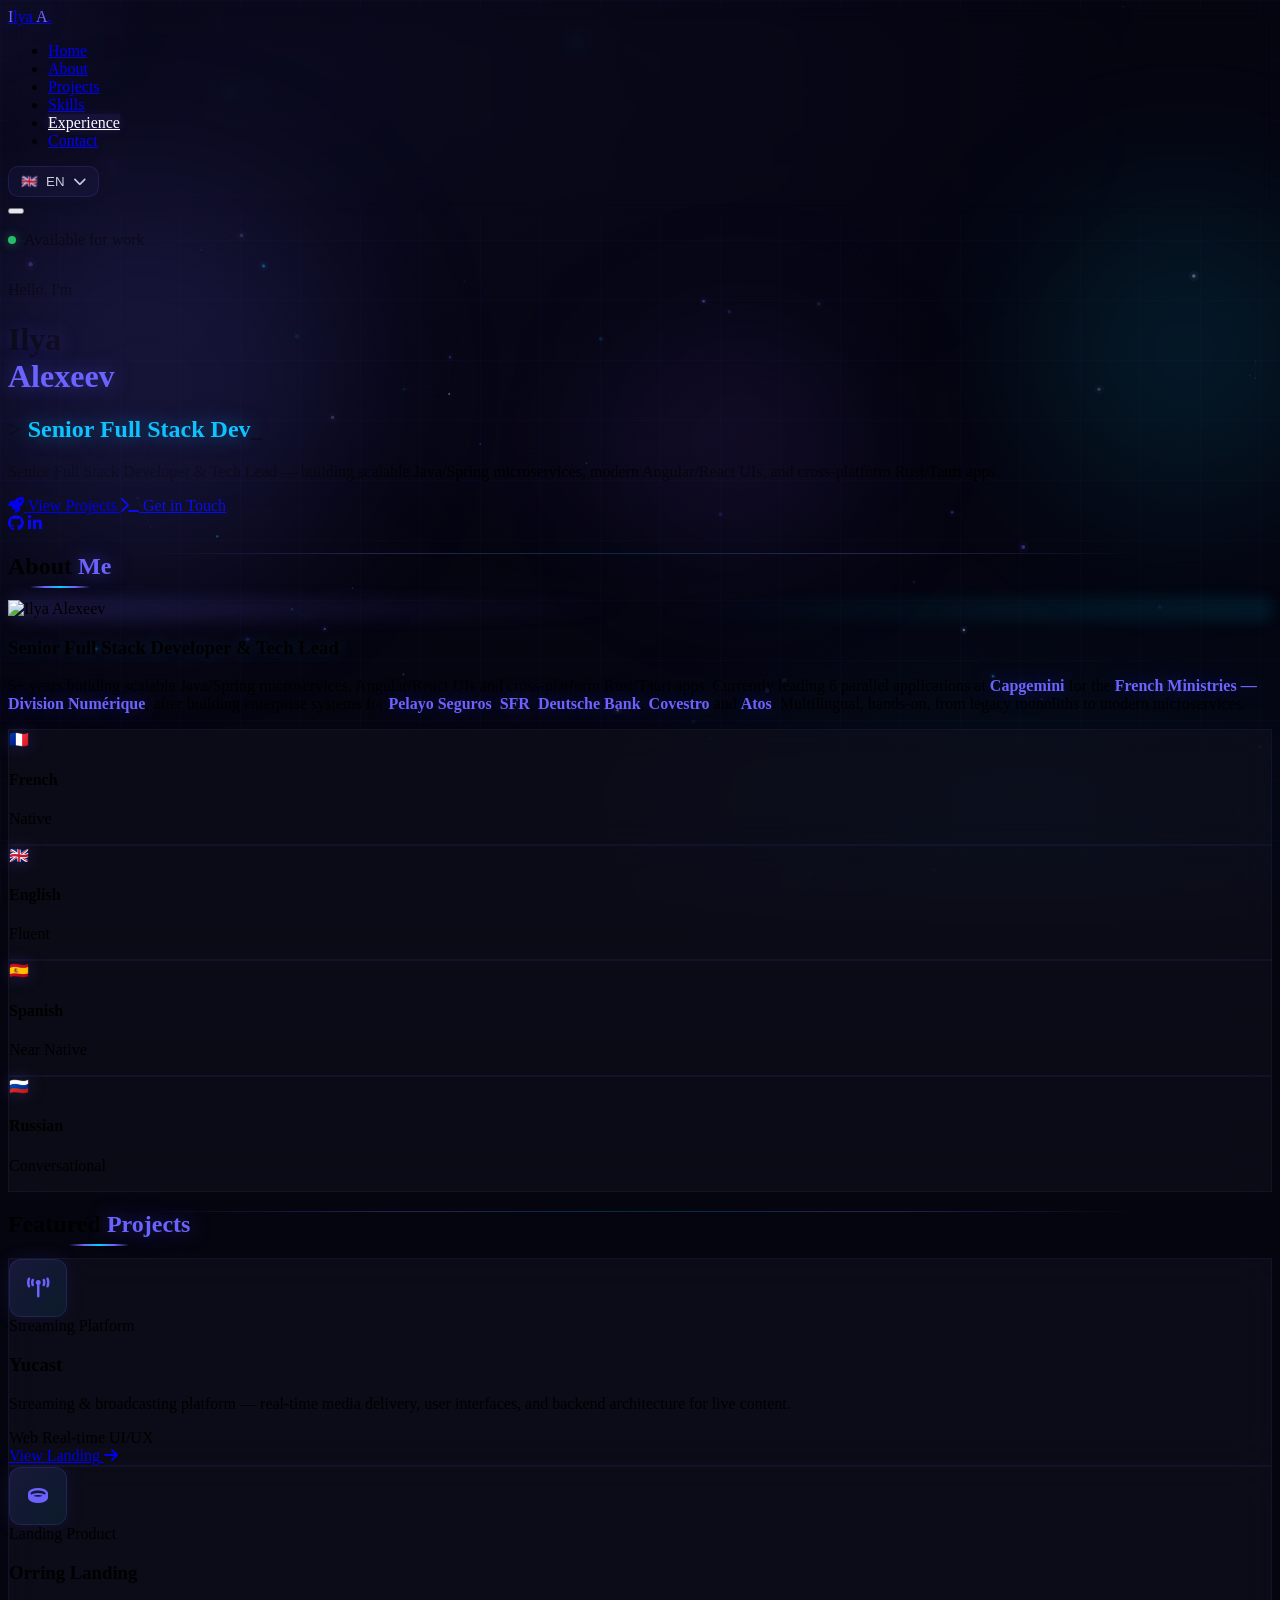
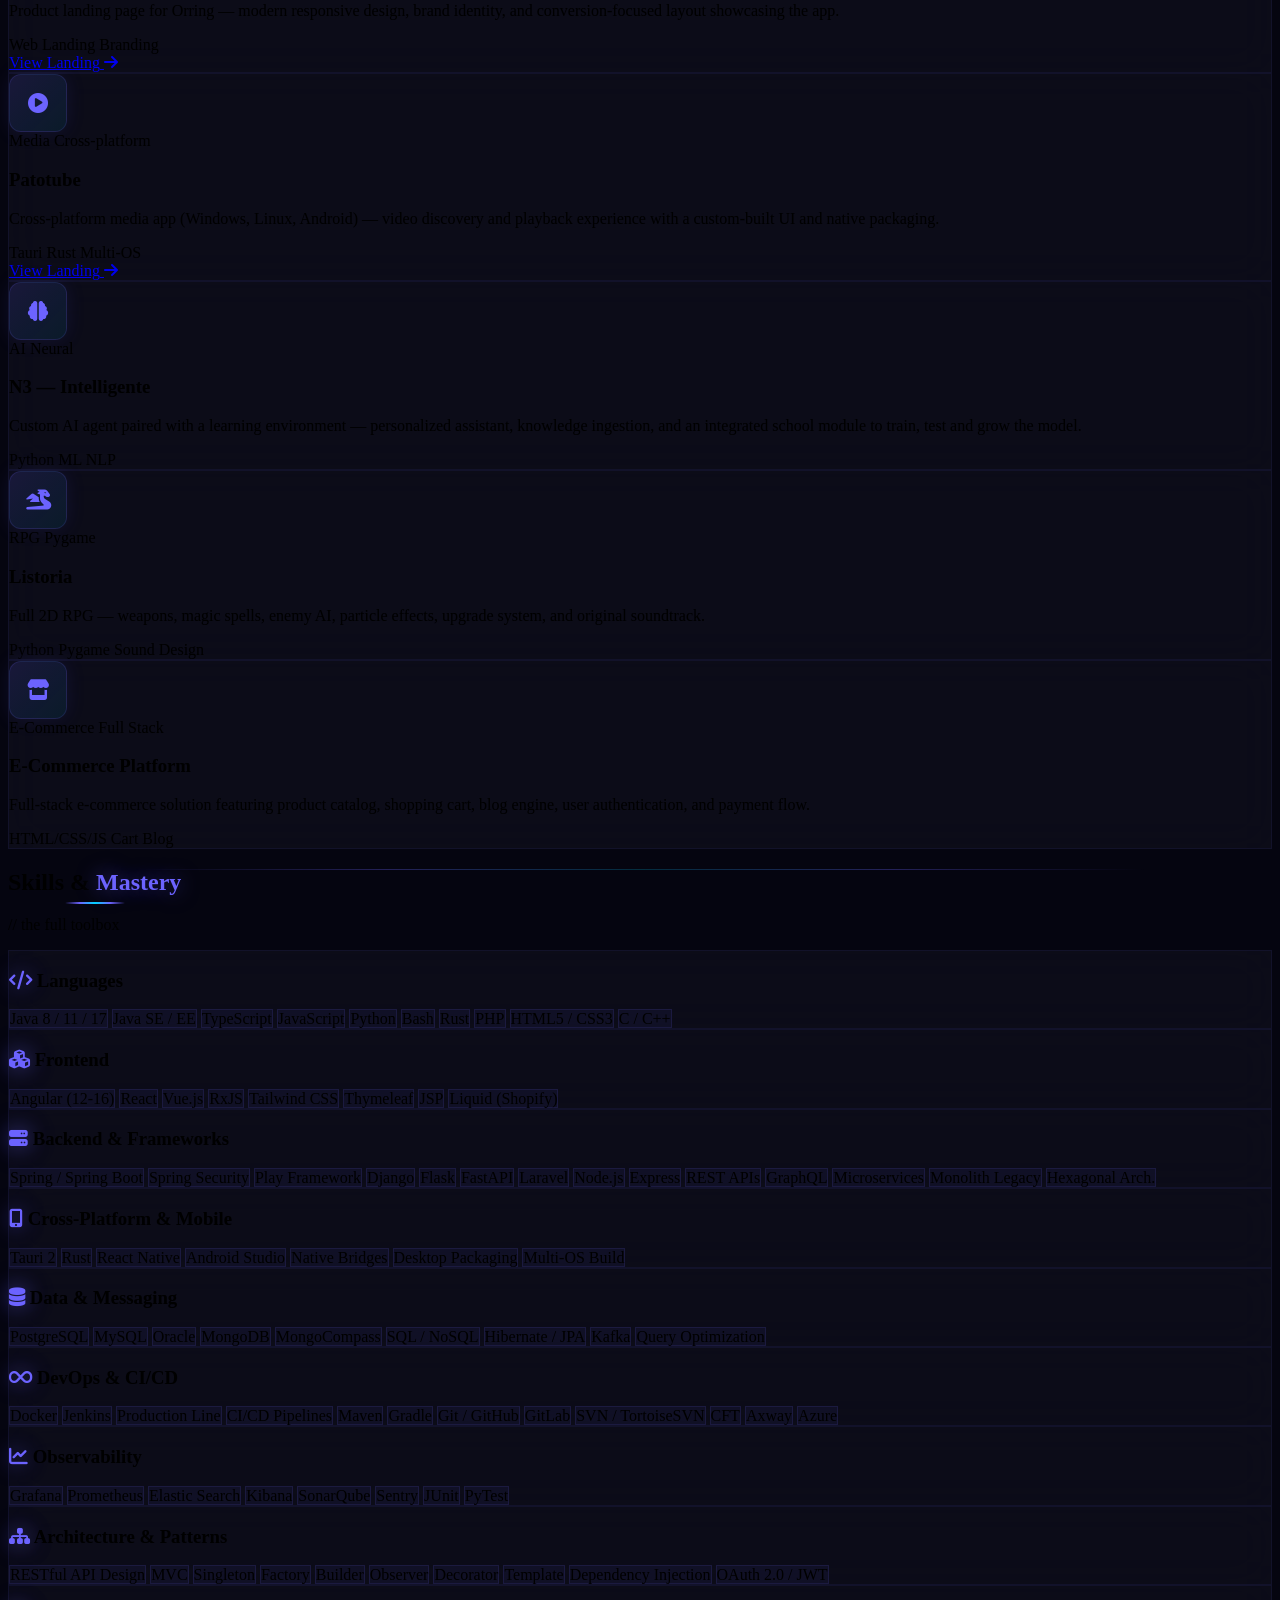
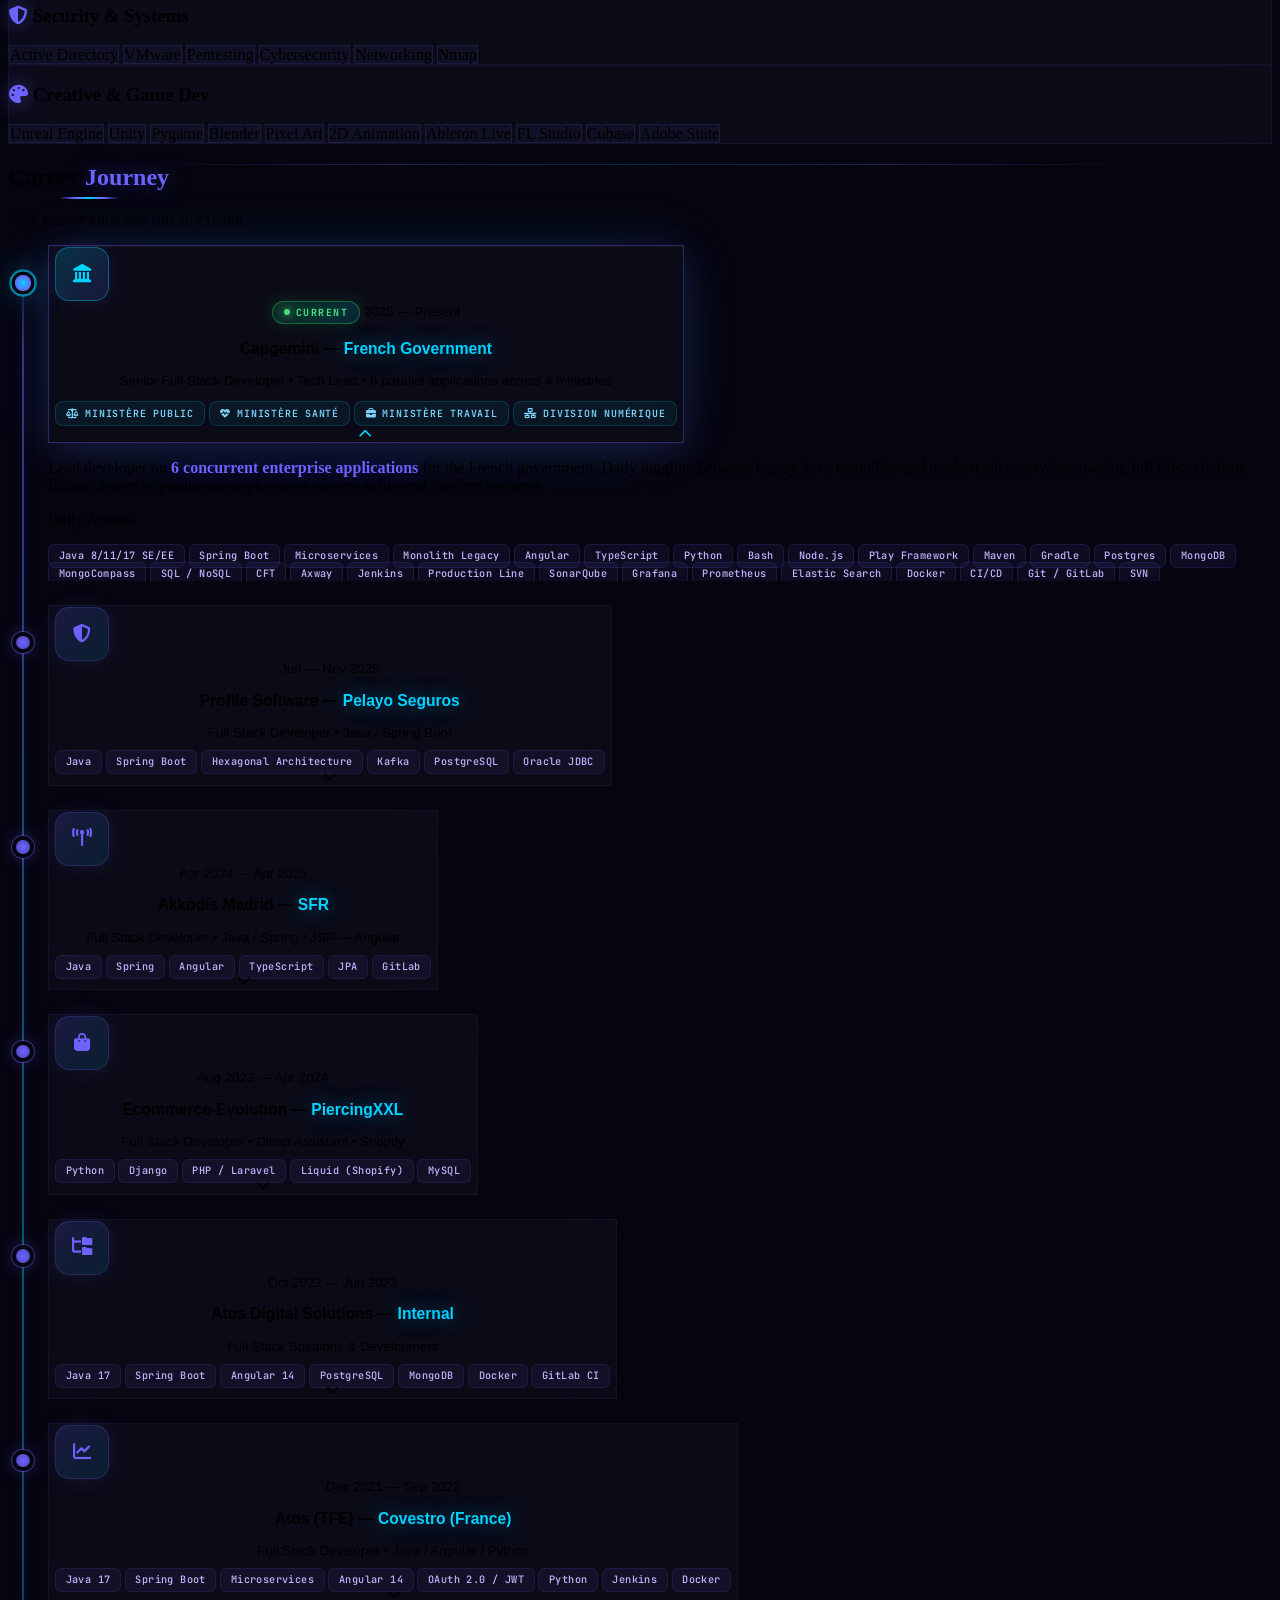
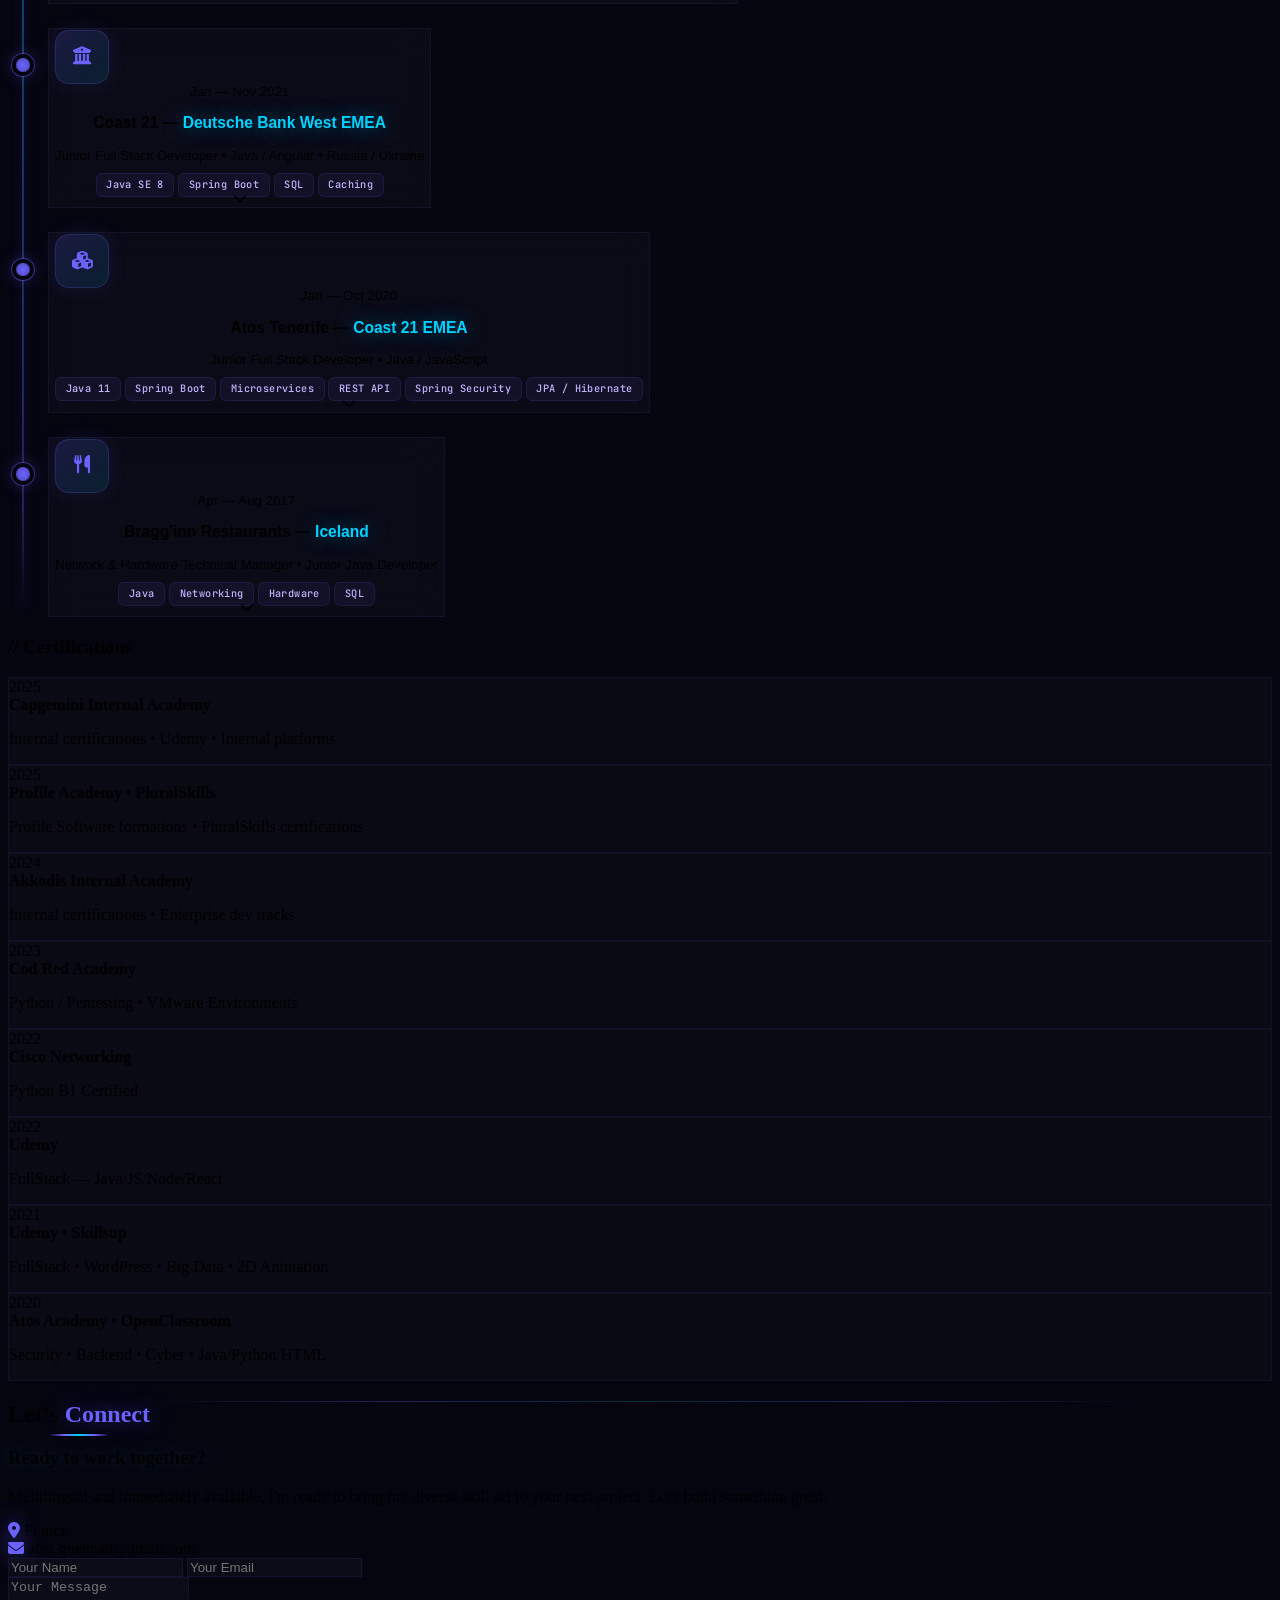
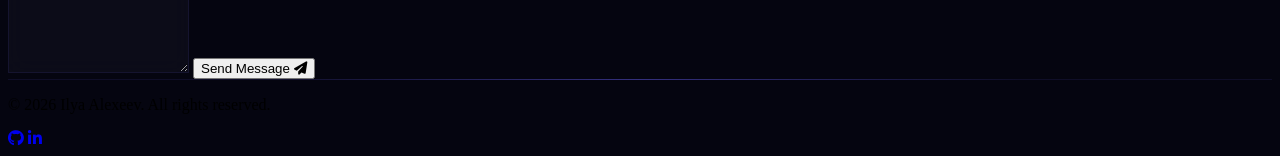
==== commit 240c3038: "refactor: remove the 6 application tiles entirely The Capgemini card now relies on the role line to " ====
--- a/index.html
+++ b/index.html
@@ -580,17 +580,6 @@
                   </div>
                 </div>
 
-                <p class="text-[0.7rem] font-mono uppercase tracking-widest text-cyan-glow mb-4" data-i18n="exp.six_apps_tag">// 6 applications &mdash; concurrent ownership</p>
-
-                <!-- 6 sub-apps (placeholder tiles, real titles to be filled later) -->
-                <div class="grid grid-cols-2 sm:grid-cols-3 gap-3">
-                  <div class="exp-app-tile"><span class="exp-sub-num">01</span><span data-i18n="exp.app">Application</span></div>
-                  <div class="exp-app-tile"><span class="exp-sub-num">02</span><span data-i18n="exp.app">Application</span></div>
-                  <div class="exp-app-tile"><span class="exp-sub-num">03</span><span data-i18n="exp.app">Application</span></div>
-                  <div class="exp-app-tile"><span class="exp-sub-num">04</span><span data-i18n="exp.app">Application</span></div>
-                  <div class="exp-app-tile"><span class="exp-sub-num">05</span><span data-i18n="exp.app">Application</span></div>
-                  <div class="exp-app-tile"><span class="exp-sub-num">06</span><span data-i18n="exp.app">Application</span></div>
-                </div>
               </div>
             </div>
           </div>
--- a/style.css
+++ b/style.css
@@ -983,34 +983,6 @@
   opacity: 1;
 }
 
-/* Placeholder app tiles (Capgemini 6 apps, no fake details) */
-.exp-app-tile {
-  display: flex;
-  align-items: center;
-  gap: 0.75rem;
-  padding: 0.85rem 1rem;
-  border-radius: 12px;
-  background: rgba(10, 10, 24, 0.6);
-  border: 1px solid rgba(108, 99, 255, 0.1);
-  color: rgba(209, 213, 219, 0.85);
-  font-size: 0.85rem;
-  font-weight: 500;
-  transition: all 0.35s cubic-bezier(0.4, 0, 0.2, 1);
-}
-.exp-app-tile:hover {
-  background: rgba(18, 18, 30, 0.8);
-  border-color: rgba(0, 210, 255, 0.3);
-  color: #fff;
-  transform: translateY(-2px);
-  box-shadow: 0 6px 20px rgba(108, 99, 255, 0.12), 0 0 30px rgba(0, 210, 255, 0.05);
-}
-.exp-app-tile:hover .exp-sub-num {
-  background: linear-gradient(135deg, rgba(0, 210, 255, 0.25), rgba(108, 99, 255, 0.15));
-  color: #fff;
-  border-color: rgba(0, 210, 255, 0.5);
-  box-shadow: 0 0 14px rgba(0, 210, 255, 0.25);
-}
-
 /* Disable the global glow-card tilt for experience headers (handled via .exp-header) */
 .exp-header.glow-card:hover {
   transform: translateY(-2px);
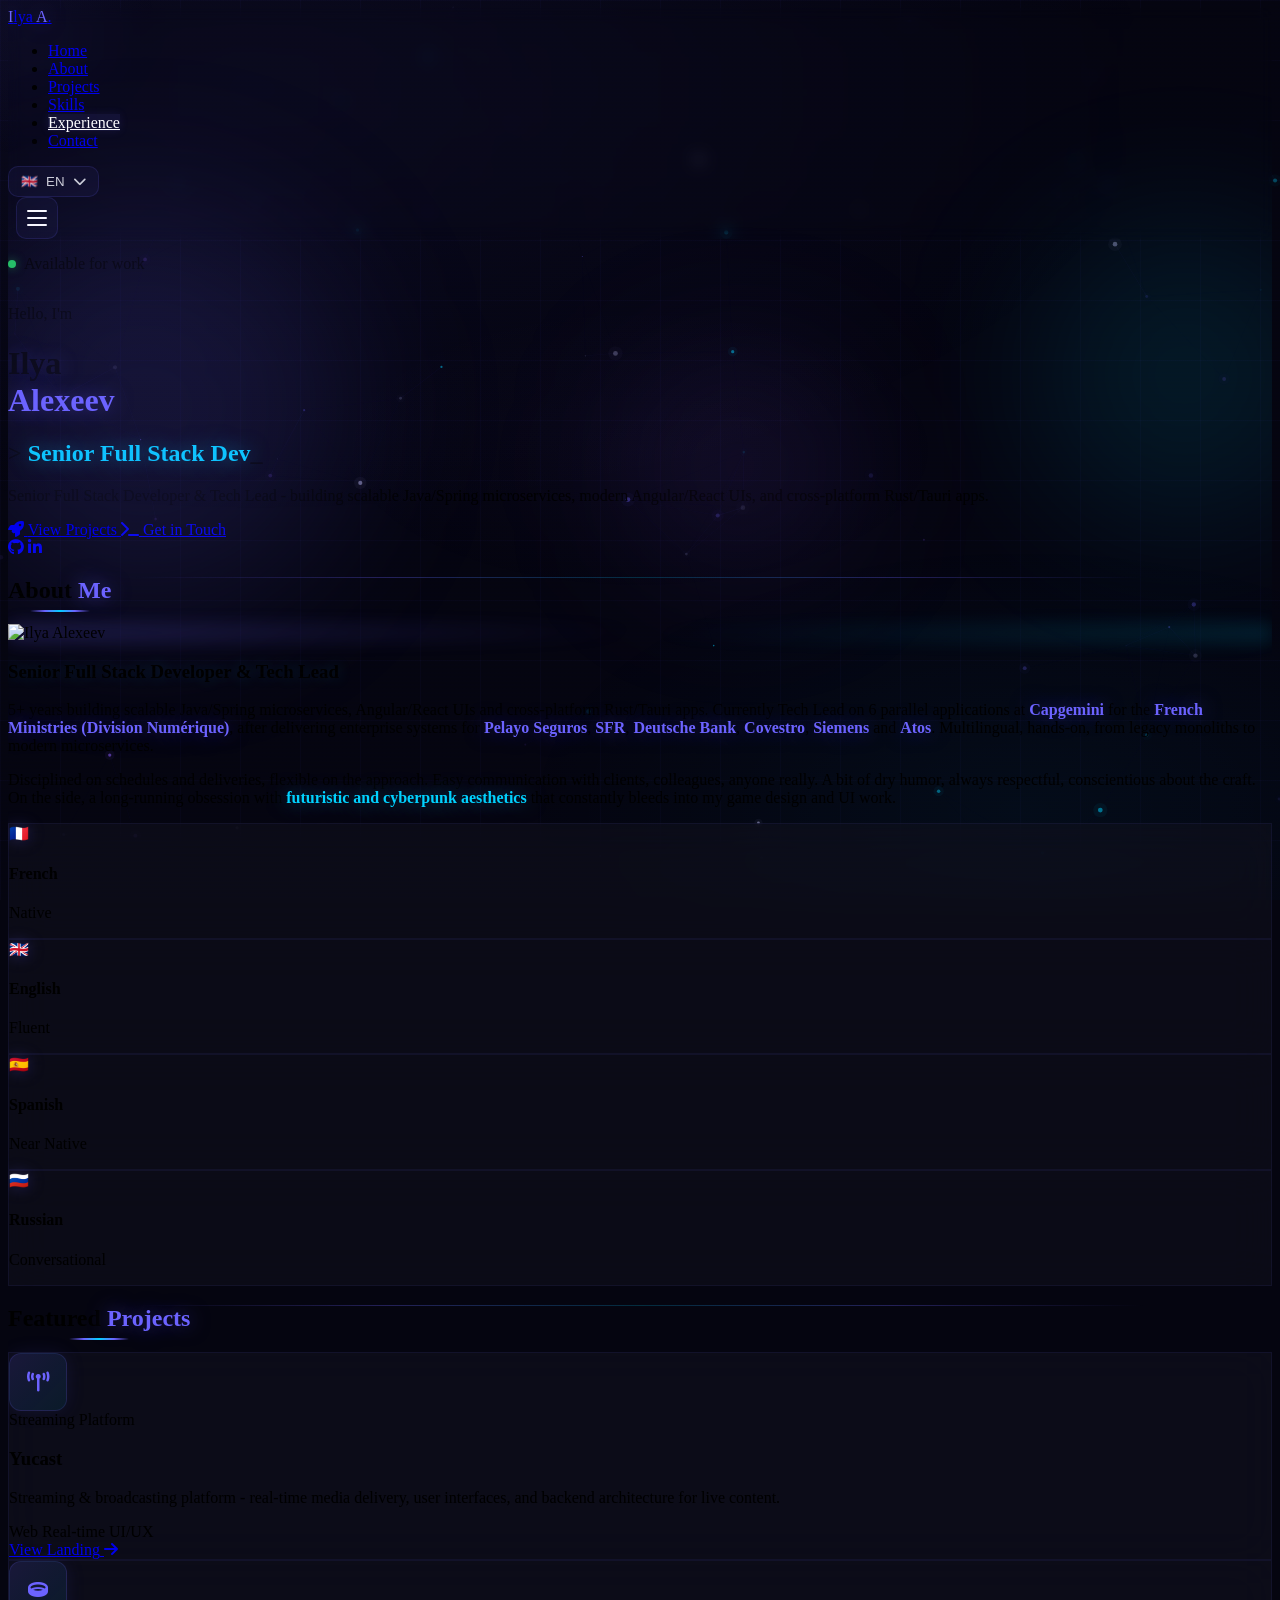
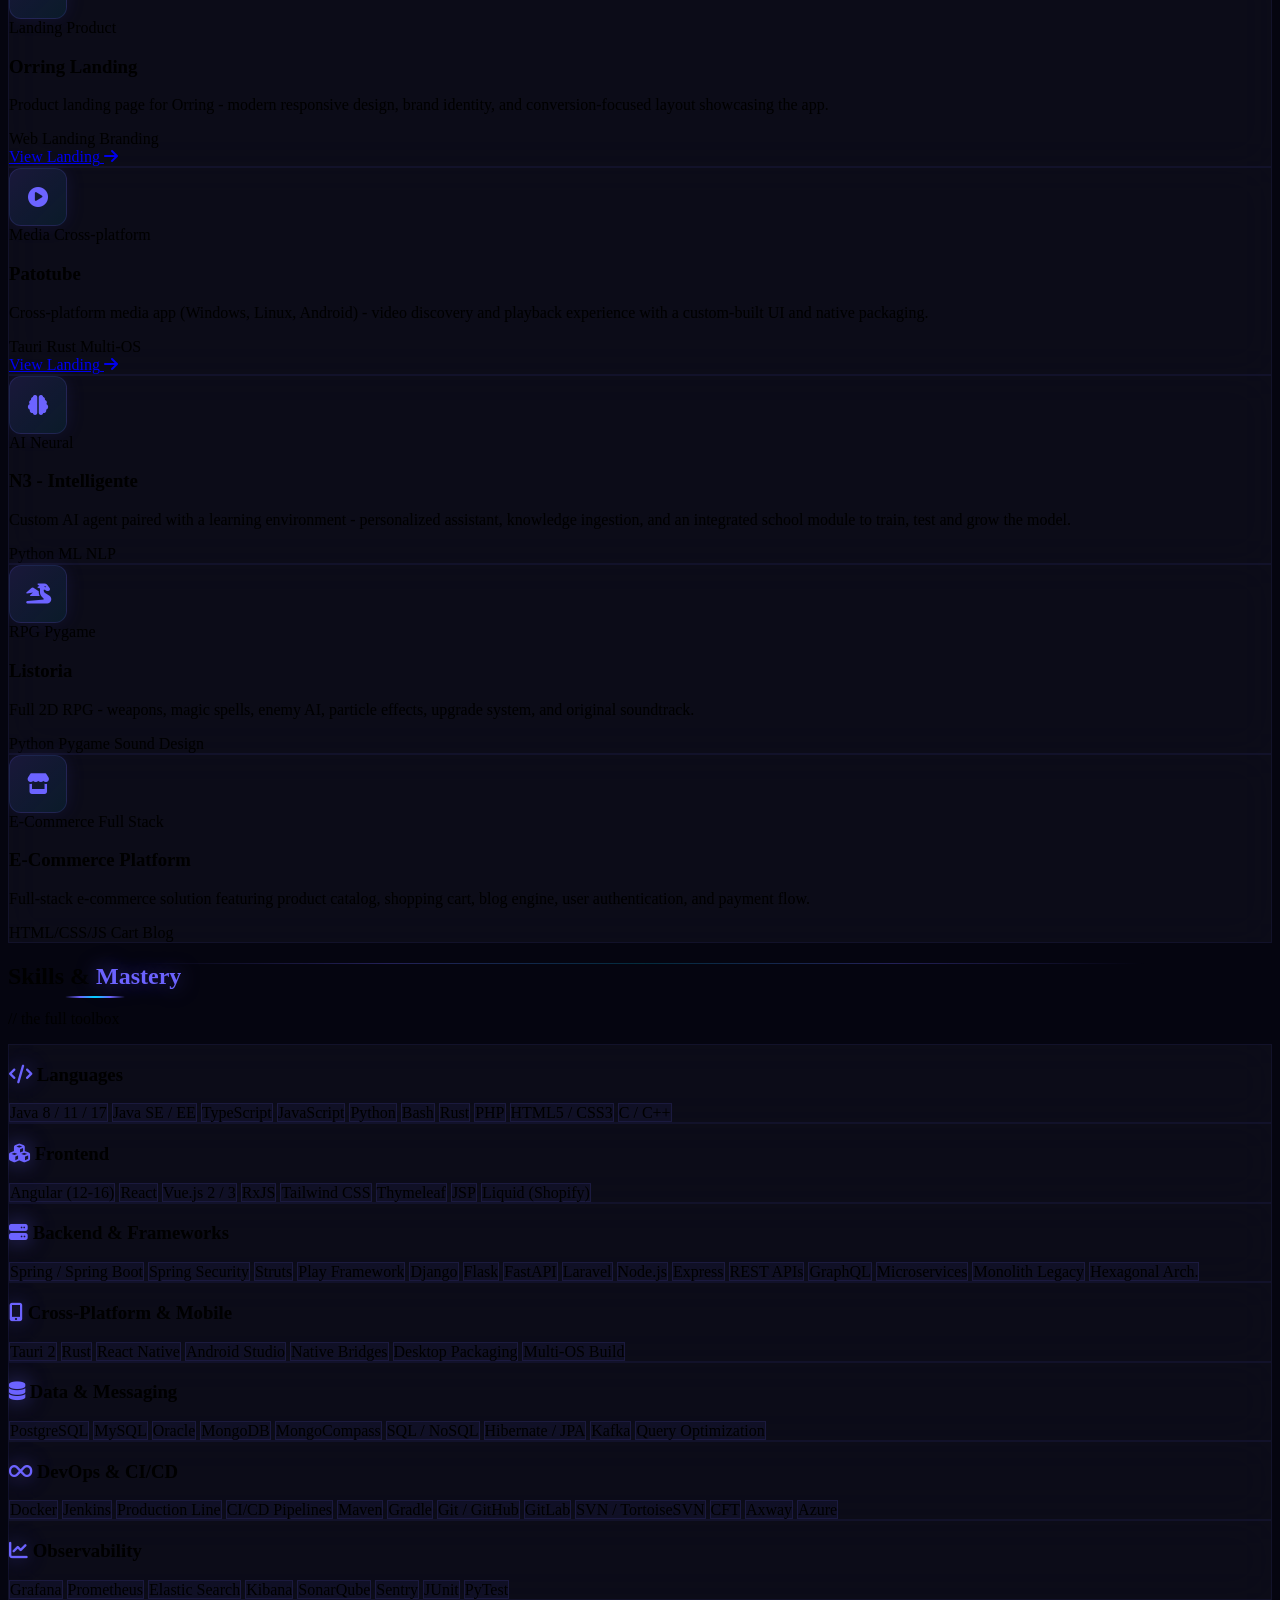
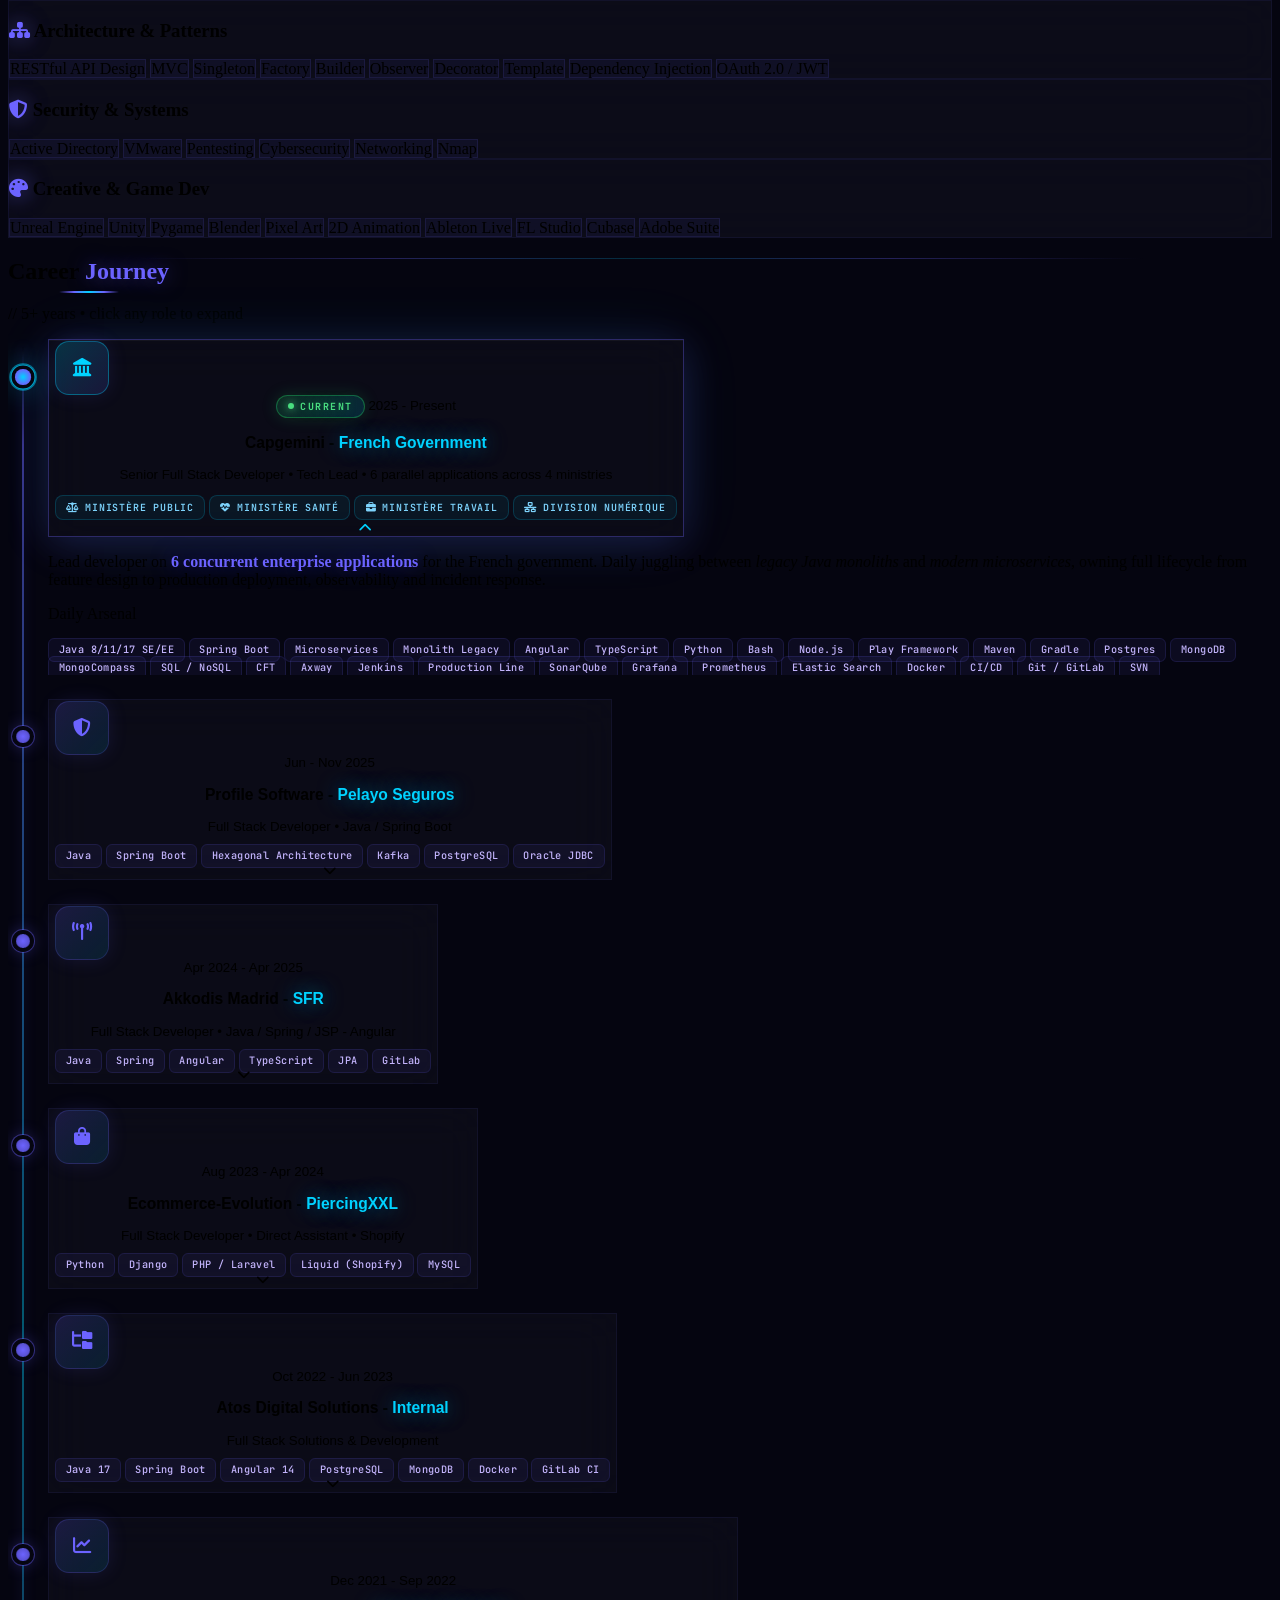
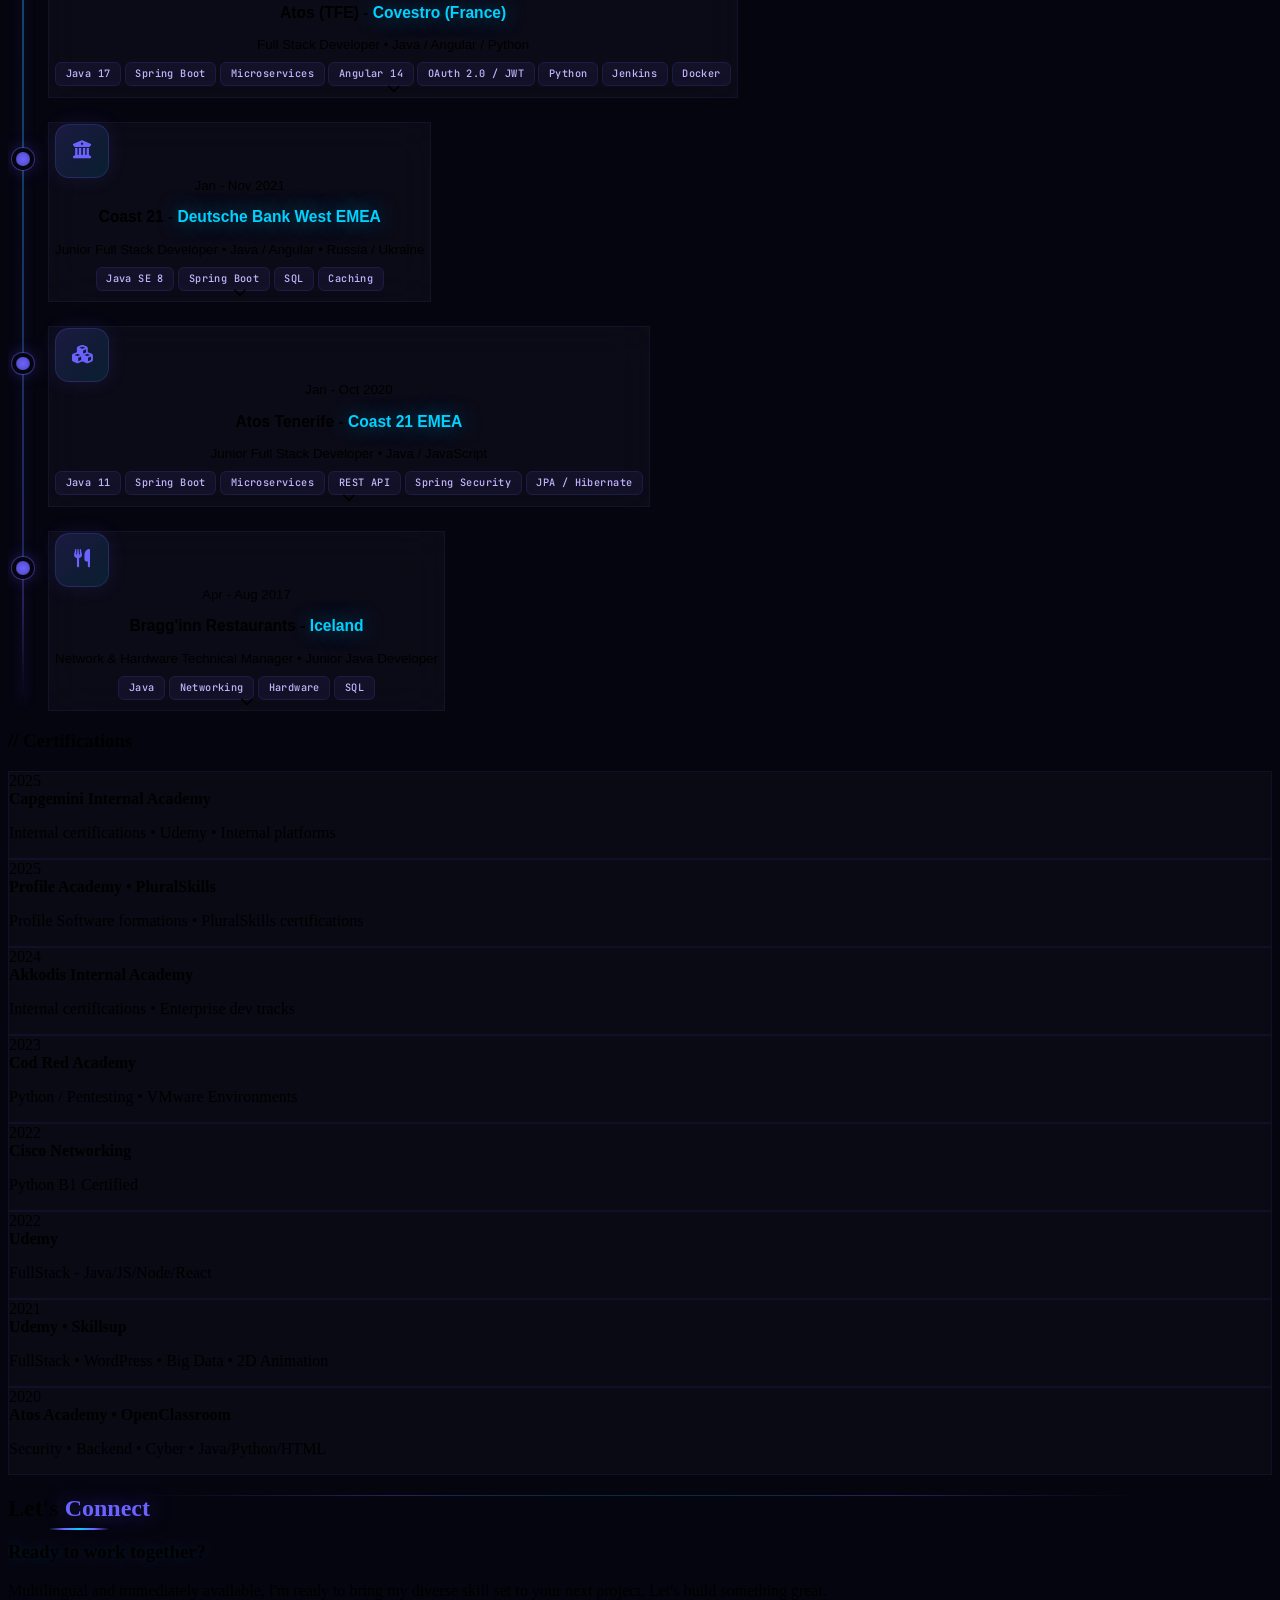
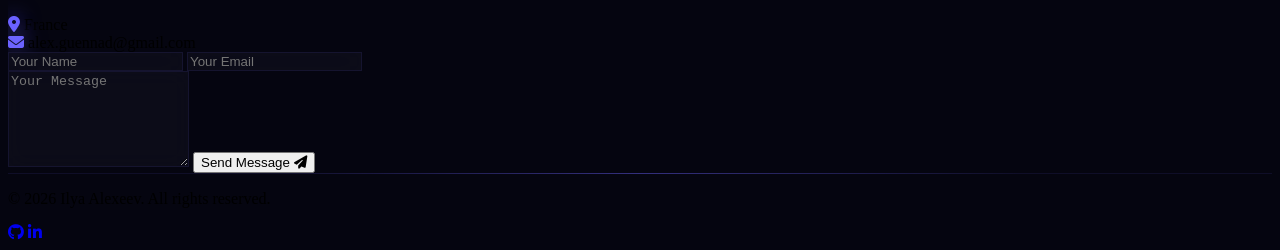
==== commit 18ed4c20: "polish: mobile overflow fix, burger redesign, em-dash sweep, Siemens, personality - Fix horizontal s" ====
--- a/index.html
+++ b/index.html
@@ -71,10 +71,10 @@
         </ul>
       </div>
 
-      <button id="navToggle" class="md:hidden flex flex-col gap-[5px] p-2" aria-label="Toggle navigation">
-        <span class="block w-6 h-0.5 bg-white rounded transition-transform duration-300"></span>
-        <span class="block w-6 h-0.5 bg-white rounded transition-opacity duration-300"></span>
-        <span class="block w-6 h-0.5 bg-white rounded transition-transform duration-300"></span>
+      <button id="navToggle" class="burger-btn md:hidden" aria-label="Toggle navigation" aria-expanded="false">
+        <span class="burger-bar"></span>
+        <span class="burger-bar"></span>
+        <span class="burger-bar"></span>
       </button>
     </div>
   </nav>
@@ -97,7 +97,7 @@
           <span class="text-dark-500">&gt;</span> <span id="typingText" class="glow-cyan"></span><span class="text-accent animate-pulse">_</span>
         </h2>
         <p class="text-gray-400 text-lg sm:text-xl max-w-xl mb-10 leading-relaxed" data-i18n="hero.tagline">
-          Senior Full Stack Developer & Tech Lead &mdash; building scalable Java/Spring microservices, modern Angular/React UIs, and cross-platform Rust/Tauri apps.
+          Senior Full Stack Developer & Tech Lead - building scalable Java/Spring microservices, modern Angular/React UIs, and cross-platform Rust/Tauri apps.
         </p>
         <div class="flex flex-wrap gap-4 mb-14">
           <a href="#projects" class="btn-glow inline-flex items-center gap-2 px-8 py-4 text-sm font-semibold bg-accent text-white rounded-xl transition-all duration-300 hover:bg-accent-hover hover:-translate-y-1">
@@ -134,44 +134,52 @@
           <h3 class="text-2xl font-bold mb-5 neon-subtitle">Senior Full Stack Developer & Tech Lead</h3>
           <p class="text-gray-400 text-lg leading-relaxed mb-10" data-i18n-html="about.body">
             5+ years building scalable Java/Spring microservices, Angular/React UIs and
-            cross-platform Rust/Tauri apps. Currently leading 6 parallel applications at
+            cross-platform Rust/Tauri apps. Currently Tech Lead on 6 parallel applications at
             <strong class="glow-accent font-semibold">Capgemini</strong> for the
-            <strong class="glow-accent font-semibold">French Ministries &mdash; Division Numérique</strong>,
-            after building enterprise systems for
+            <strong class="glow-accent font-semibold">French Ministries (Division Numérique)</strong>,
+            after delivering enterprise systems for
             <strong class="glow-accent font-semibold">Pelayo Seguros</strong>,
             <strong class="glow-accent font-semibold">SFR</strong>,
             <strong class="glow-accent font-semibold">Deutsche Bank</strong>,
-            <strong class="glow-accent font-semibold">Covestro</strong> and
+            <strong class="glow-accent font-semibold">Covestro</strong>,
+            <strong class="glow-accent font-semibold">Siemens</strong> and
             <strong class="glow-accent font-semibold">Atos</strong>. Multilingual, hands-on, from
             legacy monoliths to modern microservices.
           </p>
+          <p class="text-gray-400 text-lg leading-relaxed mb-10" data-i18n-html="about.body2">
+            Disciplined on schedules and deliveries, flexible on the approach. Easy
+            communication with clients, colleagues, anyone really. A bit of dry humor,
+            always respectful, conscientious about the craft. On the side, a long-running
+            obsession with <strong class="glow-cyan">futuristic and cyberpunk aesthetics</strong>
+            that constantly bleeds into my game design and UI work.
+          </p>
           <div class="grid grid-cols-2 gap-4">
-            <div class="lang-card glow-card rounded-xl p-5 flex items-center gap-4">
-              <span class="text-3xl" aria-hidden="true">🇫🇷</span>
-              <div>
-                <h4 class="text-base font-bold leading-tight" data-i18n="about.lang.fr">French</h4>
-                <p class="text-xs text-gray-500 font-mono mt-1" data-i18n="about.level.native">Native</p>
-              </div>
-            </div>
-            <div class="lang-card glow-card rounded-xl p-5 flex items-center gap-4">
-              <span class="text-3xl" aria-hidden="true">🇬🇧</span>
-              <div>
-                <h4 class="text-base font-bold leading-tight" data-i18n="about.lang.en">English</h4>
-                <p class="text-xs text-gray-500 font-mono mt-1" data-i18n="about.level.fluent">Fluent</p>
-              </div>
-            </div>
-            <div class="lang-card glow-card rounded-xl p-5 flex items-center gap-4">
-              <span class="text-3xl" aria-hidden="true">🇪🇸</span>
-              <div>
-                <h4 class="text-base font-bold leading-tight" data-i18n="about.lang.es">Spanish</h4>
-                <p class="text-xs text-gray-500 font-mono mt-1" data-i18n="about.level.near_native">Near Native</p>
-              </div>
-            </div>
-            <div class="lang-card glow-card rounded-xl p-5 flex items-center gap-4">
-              <span class="text-3xl" aria-hidden="true">🇷🇺</span>
-              <div>
-                <h4 class="text-base font-bold leading-tight" data-i18n="about.lang.ru">Russian</h4>
-                <p class="text-xs text-gray-500 font-mono mt-1" data-i18n="about.level.conversational">Conversational</p>
+            <div class="lang-card glow-card rounded-xl p-4 sm:p-5 flex items-center gap-3 sm:gap-4 min-w-0">
+              <span class="text-2xl sm:text-3xl shrink-0" aria-hidden="true">🇫🇷</span>
+              <div class="min-w-0 flex-1">
+                <h4 class="text-sm sm:text-base font-bold leading-tight" data-i18n="about.lang.fr">French</h4>
+                <p class="text-[0.65rem] sm:text-xs text-gray-500 font-mono mt-1 break-words" data-i18n="about.level.native">Native</p>
+              </div>
+            </div>
+            <div class="lang-card glow-card rounded-xl p-4 sm:p-5 flex items-center gap-3 sm:gap-4 min-w-0">
+              <span class="text-2xl sm:text-3xl shrink-0" aria-hidden="true">🇬🇧</span>
+              <div class="min-w-0 flex-1">
+                <h4 class="text-sm sm:text-base font-bold leading-tight" data-i18n="about.lang.en">English</h4>
+                <p class="text-[0.65rem] sm:text-xs text-gray-500 font-mono mt-1 break-words" data-i18n="about.level.fluent">Fluent</p>
+              </div>
+            </div>
+            <div class="lang-card glow-card rounded-xl p-4 sm:p-5 flex items-center gap-3 sm:gap-4 min-w-0">
+              <span class="text-2xl sm:text-3xl shrink-0" aria-hidden="true">🇪🇸</span>
+              <div class="min-w-0 flex-1">
+                <h4 class="text-sm sm:text-base font-bold leading-tight" data-i18n="about.lang.es">Spanish</h4>
+                <p class="text-[0.65rem] sm:text-xs text-gray-500 font-mono mt-1 break-words" data-i18n="about.level.near_native">Near Native</p>
+              </div>
+            </div>
+            <div class="lang-card glow-card rounded-xl p-4 sm:p-5 flex items-center gap-3 sm:gap-4 min-w-0">
+              <span class="text-2xl sm:text-3xl shrink-0" aria-hidden="true">🇷🇺</span>
+              <div class="min-w-0 flex-1">
+                <h4 class="text-sm sm:text-base font-bold leading-tight" data-i18n="about.lang.ru">Russian</h4>
+                <p class="text-[0.65rem] sm:text-xs text-gray-500 font-mono mt-1 break-words" data-i18n="about.level.conversational">Conversational</p>
               </div>
             </div>
           </div>
@@ -198,7 +206,7 @@
             <span class="text-[0.65rem] font-semibold uppercase tracking-widest text-cyan-glow bg-cyan-glow/10 px-2.5 py-1 rounded-full">Platform</span>
           </div>
           <h3 class="text-xl font-bold mb-3">Yucast</h3>
-          <p class="text-sm text-gray-400 leading-relaxed flex-1" data-i18n="projects.yucast">Streaming & broadcasting platform &mdash; real-time media delivery, user interfaces, and backend architecture for live content.</p>
+          <p class="text-sm text-gray-400 leading-relaxed flex-1" data-i18n="projects.yucast">Streaming & broadcasting platform - real-time media delivery, user interfaces, and backend architecture for live content.</p>
           <div class="flex flex-wrap gap-2 mt-6 pt-5 border-t border-white/5">
             <span class="text-xs text-gray-500 font-mono">Web</span>
             <span class="text-xs text-gray-500 font-mono">Real-time</span>
@@ -219,7 +227,7 @@
             <span class="text-[0.65rem] font-semibold uppercase tracking-widest text-cyan-glow bg-cyan-glow/10 px-2.5 py-1 rounded-full">Product</span>
           </div>
           <h3 class="text-xl font-bold mb-3">Orring Landing</h3>
-          <p class="text-sm text-gray-400 leading-relaxed flex-1" data-i18n="projects.orring">Product landing page for Orring &mdash; modern responsive design, brand identity, and conversion-focused layout showcasing the app.</p>
+          <p class="text-sm text-gray-400 leading-relaxed flex-1" data-i18n="projects.orring">Product landing page for Orring - modern responsive design, brand identity, and conversion-focused layout showcasing the app.</p>
           <div class="flex flex-wrap gap-2 mt-6 pt-5 border-t border-white/5">
             <span class="text-xs text-gray-500 font-mono">Web</span>
             <span class="text-xs text-gray-500 font-mono">Landing</span>
@@ -240,7 +248,7 @@
             <span class="text-[0.65rem] font-semibold uppercase tracking-widest text-cyan-glow bg-cyan-glow/10 px-2.5 py-1 rounded-full">Cross-platform</span>
           </div>
           <h3 class="text-xl font-bold mb-3">Patotube</h3>
-          <p class="text-sm text-gray-400 leading-relaxed flex-1" data-i18n="projects.patotube">Cross-platform media app (Windows, Linux, Android) &mdash; video discovery and playback experience with a custom-built UI and native packaging.</p>
+          <p class="text-sm text-gray-400 leading-relaxed flex-1" data-i18n="projects.patotube">Cross-platform media app (Windows, Linux, Android) - video discovery and playback experience with a custom-built UI and native packaging.</p>
           <div class="flex flex-wrap gap-2 mt-6 pt-5 border-t border-white/5">
             <span class="text-xs text-gray-500 font-mono">Tauri</span>
             <span class="text-xs text-gray-500 font-mono">Rust</span>
@@ -260,8 +268,8 @@
             <span class="text-[0.65rem] font-semibold uppercase tracking-widest text-accent bg-accent/10 px-2.5 py-1 rounded-full">AI</span>
             <span class="text-[0.65rem] font-semibold uppercase tracking-widest text-cyan-glow bg-cyan-glow/10 px-2.5 py-1 rounded-full">Neural</span>
           </div>
-          <h3 class="text-xl font-bold mb-3">N3 &mdash; Intelligente</h3>
-          <p class="text-sm text-gray-400 leading-relaxed flex-1" data-i18n="projects.n3">Custom AI agent paired with a learning environment &mdash; personalized assistant, knowledge ingestion, and an integrated school module to train, test and grow the model.</p>
+          <h3 class="text-xl font-bold mb-3">N3 - Intelligente</h3>
+          <p class="text-sm text-gray-400 leading-relaxed flex-1" data-i18n="projects.n3">Custom AI agent paired with a learning environment - personalized assistant, knowledge ingestion, and an integrated school module to train, test and grow the model.</p>
           <div class="flex flex-wrap gap-2 mt-6 pt-5 border-t border-white/5">
             <span class="text-xs text-gray-500 font-mono">Python</span>
             <span class="text-xs text-gray-500 font-mono">ML</span>
@@ -279,7 +287,7 @@
             <span class="text-[0.65rem] font-semibold uppercase tracking-widest text-cyan-glow bg-cyan-glow/10 px-2.5 py-1 rounded-full">Pygame</span>
           </div>
           <h3 class="text-xl font-bold mb-3">Listoria</h3>
-          <p class="text-sm text-gray-400 leading-relaxed flex-1" data-i18n="projects.listoria">Full 2D RPG &mdash; weapons, magic spells, enemy AI, particle effects, upgrade system, and original soundtrack.</p>
+          <p class="text-sm text-gray-400 leading-relaxed flex-1" data-i18n="projects.listoria">Full 2D RPG - weapons, magic spells, enemy AI, particle effects, upgrade system, and original soundtrack.</p>
           <div class="flex flex-wrap gap-2 mt-6 pt-5 border-t border-white/5">
             <span class="text-xs text-gray-500 font-mono">Python</span>
             <span class="text-xs text-gray-500 font-mono">Pygame</span>
@@ -344,7 +352,7 @@
           <div class="flex flex-wrap gap-2">
             <span class="skill-tag text-xs font-medium px-3 py-2 rounded-lg text-gray-400">Angular (12-16)</span>
             <span class="skill-tag text-xs font-medium px-3 py-2 rounded-lg text-gray-400">React</span>
-            <span class="skill-tag text-xs font-medium px-3 py-2 rounded-lg text-gray-400">Vue.js</span>
+            <span class="skill-tag text-xs font-medium px-3 py-2 rounded-lg text-gray-400">Vue.js 2 / 3</span>
             <span class="skill-tag text-xs font-medium px-3 py-2 rounded-lg text-gray-400">RxJS</span>
             <span class="skill-tag text-xs font-medium px-3 py-2 rounded-lg text-gray-400">Tailwind CSS</span>
             <span class="skill-tag text-xs font-medium px-3 py-2 rounded-lg text-gray-400">Thymeleaf</span>
@@ -360,6 +368,7 @@
           <div class="flex flex-wrap gap-2">
             <span class="skill-tag text-xs font-medium px-3 py-2 rounded-lg text-gray-400">Spring / Spring Boot</span>
             <span class="skill-tag text-xs font-medium px-3 py-2 rounded-lg text-gray-400">Spring Security</span>
+            <span class="skill-tag text-xs font-medium px-3 py-2 rounded-lg text-gray-400">Struts</span>
             <span class="skill-tag text-xs font-medium px-3 py-2 rounded-lg text-gray-400">Play Framework</span>
             <span class="skill-tag text-xs font-medium px-3 py-2 rounded-lg text-gray-400">Django</span>
             <span class="skill-tag text-xs font-medium px-3 py-2 rounded-lg text-gray-400">Flask</span>
@@ -508,7 +517,7 @@
       <!-- Timeline rail -->
       <div class="exp-timeline">
 
-        <!-- ═══ Capgemini — CURRENT ═══ -->
+        <!-- ═══ Capgemini - CURRENT ═══ -->
         <article class="exp-item exp-item-current" data-reveal="up">
           <button type="button" class="exp-header glow-card rounded-2xl p-6 sm:p-7 text-left w-full" aria-expanded="false">
             <div class="exp-dot"></div>
@@ -521,9 +530,9 @@
                   <span class="exp-current-pill">
                     <span class="exp-current-dot"></span> <span data-i18n="exp.current_pill">CURRENT</span>
                   </span>
-                  <span class="text-[0.7rem] font-mono text-gray-500 tracking-widest uppercase"><span data-i18n="exp.period.capgemini">2025 &mdash; Present</span></span>
+                  <span class="text-[0.7rem] font-mono text-gray-500 tracking-widest uppercase"><span data-i18n="exp.period.capgemini">2025 - Present</span></span>
                 </div>
-                <h3 class="text-xl sm:text-2xl font-bold mb-1">Capgemini <span class="text-gray-500 font-normal">&mdash;</span> <span class="glow-cyan" data-i18n="exp.capgemini.client">French Government</span></h3>
+                <h3 class="text-xl sm:text-2xl font-bold mb-1">Capgemini <span class="text-gray-500 font-normal">-</span> <span class="glow-cyan" data-i18n="exp.capgemini.client">French Government</span></h3>
                 <p class="text-sm text-gray-400 mb-3" data-i18n="exp.capgemini.role">Senior Full Stack Developer &bull; Tech Lead &bull; 6 parallel applications across 4 ministries</p>
                 <div class="flex flex-wrap gap-2">
                   <span class="exp-client-tag"><i class="fas fa-balance-scale text-[0.6rem]"></i> <span data-i18n="exp.client.public">Ministère Public</span></span>
@@ -592,8 +601,8 @@
             <div class="flex flex-col sm:flex-row sm:items-start gap-5">
               <div class="exp-logo"><i class="fas fa-shield-alt"></i></div>
               <div class="flex-1 min-w-0">
-                <span class="text-[0.7rem] font-mono text-gray-500 tracking-widest uppercase block mb-2" data-i18n="exp.period.pelayo">Jun &mdash; Nov 2025</span>
-                <h3 class="text-xl sm:text-2xl font-bold mb-1">Profile Software <span class="text-gray-500 font-normal">&mdash;</span> <span class="glow-cyan">Pelayo Seguros</span></h3>
+                <span class="text-[0.7rem] font-mono text-gray-500 tracking-widest uppercase block mb-2" data-i18n="exp.period.pelayo">Jun - Nov 2025</span>
+                <h3 class="text-xl sm:text-2xl font-bold mb-1">Profile Software <span class="text-gray-500 font-normal">-</span> <span class="glow-cyan">Pelayo Seguros</span></h3>
                 <p class="text-sm text-gray-400 mb-3">Full Stack Developer &bull; Java / Spring Boot</p>
                 <div class="flex flex-wrap gap-1.5">
                   <span class="exp-stack-chip">Java</span>
@@ -612,11 +621,11 @@
               <ul class="exp-achievements" data-i18n-html="exp.ach.pelayo">
                 <li>Designed and built a <strong class="glow-accent">centralized communication manager</strong> in Java/Spring Boot integrating Pelayo's internal APIs and proprietary libraries with PostgreSQL.</li>
                 <li>Established a <strong class="glow-accent">3-layer hexagonal architecture</strong> with full use-case implementation, ensuring separation of concerns and maintainability.</li>
-                <li>Built communication services for the automotive insurance sector &mdash; client notifications, email flows and system alerts.</li>
+                <li>Built communication services for the automotive insurance sector - client notifications, email flows and system alerts.</li>
                 <li>Integrated Pelayo's specific <strong class="glow-accent">Oracle JDBC connector</strong> for bidirectional comms with legacy DB systems.</li>
-                <li>Designed and optimized the database schema &mdash; performant tables, data migration and conversion.</li>
+                <li>Designed and optimized the database schema - performant tables, data migration and conversion.</li>
                 <li>Implemented a <strong class="glow-accent">Kafka-orchestrated tracking system</strong> guaranteeing traceability and resilience across microservices.</li>
-                <li>Adapted quickly to Pelayo's technical standards &mdash; legacy code, internal libraries, custom annotations.</li>
+                <li>Adapted quickly to Pelayo's technical standards - legacy code, internal libraries, custom annotations.</li>
               </ul>
             </div>
           </div></div>
@@ -629,9 +638,9 @@
             <div class="flex flex-col sm:flex-row sm:items-start gap-5">
               <div class="exp-logo"><i class="fas fa-broadcast-tower"></i></div>
               <div class="flex-1 min-w-0">
-                <span class="text-[0.7rem] font-mono text-gray-500 tracking-widest uppercase block mb-2" data-i18n="exp.period.sfr">Apr 2024 &mdash; Apr 2025</span>
-                <h3 class="text-xl sm:text-2xl font-bold mb-1">Akkodis Madrid <span class="text-gray-500 font-normal">&mdash;</span> <span class="glow-cyan">SFR</span></h3>
-                <p class="text-sm text-gray-400 mb-3">Full Stack Developer &bull; Java / Spring / JSP &mdash; Angular</p>
+                <span class="text-[0.7rem] font-mono text-gray-500 tracking-widest uppercase block mb-2" data-i18n="exp.period.sfr">Apr 2024 - Apr 2025</span>
+                <h3 class="text-xl sm:text-2xl font-bold mb-1">Akkodis Madrid <span class="text-gray-500 font-normal">-</span> <span class="glow-cyan">SFR</span></h3>
+                <p class="text-sm text-gray-400 mb-3">Full Stack Developer &bull; Java / Spring / JSP - Angular</p>
                 <div class="flex flex-wrap gap-1.5">
                   <span class="exp-stack-chip">Java</span>
                   <span class="exp-stack-chip">Spring</span>
@@ -649,7 +658,7 @@
               <ul class="exp-achievements" data-i18n-html="exp.ach.sfr">
                 <li>Delivered end-to-end solutions covering <strong class="glow-accent">security</strong> and seamless SQL integration.</li>
                 <li>Built scalable systems optimizing front-end / back-end communication for efficiency and performance.</li>
-                <li>Established front-end architecture for <strong class="glow-accent">network &amp; microwave communication</strong> web apps &mdash; responsive Angular/TS/HTML/CSS UIs.</li>
+                <li>Established front-end architecture for <strong class="glow-accent">network &amp; microwave communication</strong> web apps - responsive Angular/TS/HTML/CSS UIs.</li>
                 <li>Implemented robust security systems and network visualization solutions, integrating modern UIs with legacy Java backends via JPA.</li>
                 <li>Managed project collaboration through Git/GitLab, translating complex client requirements into technical specs.</li>
                 <li>Improved system response times via <strong class="glow-accent">query refactoring</strong> and caching strategies for several batch jobs.</li>
@@ -665,8 +674,8 @@
             <div class="flex flex-col sm:flex-row sm:items-start gap-5">
               <div class="exp-logo"><i class="fas fa-shopping-bag"></i></div>
               <div class="flex-1 min-w-0">
-                <span class="text-[0.7rem] font-mono text-gray-500 tracking-widest uppercase block mb-2" data-i18n="exp.period.piercingxxl">Aug 2023 &mdash; Apr 2024</span>
-                <h3 class="text-xl sm:text-2xl font-bold mb-1">Ecommerce-Evolution <span class="text-gray-500 font-normal">&mdash;</span> <span class="glow-cyan">PiercingXXL</span></h3>
+                <span class="text-[0.7rem] font-mono text-gray-500 tracking-widest uppercase block mb-2" data-i18n="exp.period.piercingxxl">Aug 2023 - Apr 2024</span>
+                <h3 class="text-xl sm:text-2xl font-bold mb-1">Ecommerce-Evolution <span class="text-gray-500 font-normal">-</span> <span class="glow-cyan">PiercingXXL</span></h3>
                 <p class="text-sm text-gray-400 mb-3">Full Stack Developer &bull; Direct Assistant &bull; Shopify</p>
                 <div class="flex flex-wrap gap-1.5">
                   <span class="exp-stack-chip">Python</span>
@@ -682,7 +691,7 @@
           <div class="exp-body"><div class="exp-body-inner">
             <div class="pt-6 pb-2 px-1">
               <ul class="exp-achievements" data-i18n-html="exp.ach.piercingxxl">
-                <li>Managed and maintained the <strong class="glow-accent">PiercingXXL e-commerce platform</strong> &mdash; daily back/front-end updates in Python &amp; Liquid (Shopify).</li>
+                <li>Managed and maintained the <strong class="glow-accent">PiercingXXL e-commerce platform</strong> - daily back/front-end updates in Python &amp; Liquid (Shopify).</li>
                 <li>Built internal admin tools with <strong class="glow-accent">Python-Django and PHP-Laravel</strong> for customer data management and querying.</li>
                 <li>Administered MySQL databases, implementing complex data sequences and optimizing DB performance.</li>
                 <li>Collaborated with the design team to improve UX and implement responsive design across the platform.</li>
@@ -699,8 +708,8 @@
             <div class="flex flex-col sm:flex-row sm:items-start gap-5">
               <div class="exp-logo"><i class="fas fa-folder-tree"></i></div>
               <div class="flex-1 min-w-0">
-                <span class="text-[0.7rem] font-mono text-gray-500 tracking-widest uppercase block mb-2" data-i18n="exp.period.atos_digital">Oct 2022 &mdash; Jun 2023</span>
-                <h3 class="text-xl sm:text-2xl font-bold mb-1">Atos Digital Solutions <span class="text-gray-500 font-normal">&mdash;</span> <span class="glow-cyan">Internal</span></h3>
+                <span class="text-[0.7rem] font-mono text-gray-500 tracking-widest uppercase block mb-2" data-i18n="exp.period.atos_digital">Oct 2022 - Jun 2023</span>
+                <h3 class="text-xl sm:text-2xl font-bold mb-1">Atos Digital Solutions <span class="text-gray-500 font-normal">-</span> <span class="glow-cyan">Internal</span></h3>
                 <p class="text-sm text-gray-400 mb-3">Full Stack Solutions &amp; Development</p>
                 <div class="flex flex-wrap gap-1.5">
                   <span class="exp-stack-chip">Java 17</span>
@@ -738,8 +747,8 @@
             <div class="flex flex-col sm:flex-row sm:items-start gap-5">
               <div class="exp-logo"><i class="fas fa-chart-line"></i></div>
               <div class="flex-1 min-w-0">
-                <span class="text-[0.7rem] font-mono text-gray-500 tracking-widest uppercase block mb-2" data-i18n="exp.period.covestro">Dec 2021 &mdash; Sep 2022</span>
-                <h3 class="text-xl sm:text-2xl font-bold mb-1">Atos (TFE) <span class="text-gray-500 font-normal">&mdash;</span> <span class="glow-cyan">Covestro (France)</span></h3>
+                <span class="text-[0.7rem] font-mono text-gray-500 tracking-widest uppercase block mb-2" data-i18n="exp.period.covestro">Dec 2021 - Sep 2022</span>
+                <h3 class="text-xl sm:text-2xl font-bold mb-1">Atos (TFE) <span class="text-gray-500 font-normal">-</span> <span class="glow-cyan">Covestro (France)</span></h3>
                 <p class="text-sm text-gray-400 mb-3">Full Stack Developer &bull; Java / Angular / Python</p>
                 <div class="flex flex-wrap gap-1.5">
                   <span class="exp-stack-chip">Java 17</span>
@@ -761,10 +770,10 @@
                 <li>Built a <strong class="glow-accent">data-analysis platform for the financial sector</strong> with Java 17, Spring Boot and microservices.</li>
                 <li>Implemented advanced authentication with <strong class="glow-accent">OAuth 2.0 + JWT</strong>, integrating third-party verification across multiple layers.</li>
                 <li>Designed and developed interactive Angular 14 dashboards for real-time financial data visualization.</li>
-                <li>Optimized complex SQL queries &mdash; <strong class="glow-accent">60% response-time reduction</strong> via advanced indexing and partitioning.</li>
+                <li>Optimized complex SQL queries - <strong class="glow-accent">60% response-time reduction</strong> via advanced indexing and partitioning.</li>
                 <li>Wrote Python automation scripts for historical data migration and validation.</li>
                 <li>Implemented CI/CD pipelines using <strong class="glow-accent">Jenkins + Docker</strong>, significantly reducing deployment time.</li>
-                <li>Collaborated with international teams in Scrum &mdash; weekly stand-ups and sprint planning.</li>
+                <li>Collaborated with international teams in Scrum - weekly stand-ups and sprint planning.</li>
               </ul>
             </div>
           </div></div>
@@ -777,8 +786,8 @@
             <div class="flex flex-col sm:flex-row sm:items-start gap-5">
               <div class="exp-logo"><i class="fas fa-university"></i></div>
               <div class="flex-1 min-w-0">
-                <span class="text-[0.7rem] font-mono text-gray-500 tracking-widest uppercase block mb-2" data-i18n="exp.period.db">Jan &mdash; Nov 2021</span>
-                <h3 class="text-xl sm:text-2xl font-bold mb-1">Coast 21 <span class="text-gray-500 font-normal">&mdash;</span> <span class="glow-cyan">Deutsche Bank West EMEA</span></h3>
+                <span class="text-[0.7rem] font-mono text-gray-500 tracking-widest uppercase block mb-2" data-i18n="exp.period.db">Jan - Nov 2021</span>
+                <h3 class="text-xl sm:text-2xl font-bold mb-1">Coast 21 <span class="text-gray-500 font-normal">-</span> <span class="glow-cyan">Deutsche Bank West EMEA</span></h3>
                 <p class="text-sm text-gray-400 mb-3">Junior Full Stack Developer &bull; Java / Angular &bull; Russia / Ukraine</p>
                 <div class="flex flex-wrap gap-1.5">
                   <span class="exp-stack-chip">Java SE 8</span>
@@ -794,10 +803,10 @@
             <div class="pt-6 pb-2 px-1">
               <ul class="exp-achievements" data-i18n-html="exp.ach.db">
                 <li>Built and maintained the <strong class="glow-accent">StockYou online order-management application</strong>.</li>
-                <li>Joined the design &amp; dev team on the server side &mdash; Java SE 8 + Spring Boot.</li>
+                <li>Joined the design &amp; dev team on the server side - Java SE 8 + Spring Boot.</li>
                 <li>Contributed to the software architecture, ensuring stability and performance.</li>
                 <li>Implemented mechanisms to <strong class="glow-accent">protect sensitive data</strong> and restrict access to authorized users only.</li>
-                <li>Optimized and cached SQL queries &mdash; pagination and index optimization.</li>
+                <li>Optimized and cached SQL queries - pagination and index optimization.</li>
                 <li>Contributed to order-process automation and workflow optimization.</li>
               </ul>
             </div>
@@ -811,8 +820,8 @@
             <div class="flex flex-col sm:flex-row sm:items-start gap-5">
               <div class="exp-logo"><i class="fas fa-cubes"></i></div>
               <div class="flex-1 min-w-0">
-                <span class="text-[0.7rem] font-mono text-gray-500 tracking-widest uppercase block mb-2" data-i18n="exp.period.atos_tenerife">Jan &mdash; Oct 2020</span>
-                <h3 class="text-xl sm:text-2xl font-bold mb-1">Atos Tenerife <span class="text-gray-500 font-normal">&mdash;</span> <span class="glow-cyan">Coast 21 EMEA</span></h3>
+                <span class="text-[0.7rem] font-mono text-gray-500 tracking-widest uppercase block mb-2" data-i18n="exp.period.atos_tenerife">Jan - Oct 2020</span>
+                <h3 class="text-xl sm:text-2xl font-bold mb-1">Atos Tenerife <span class="text-gray-500 font-normal">-</span> <span class="glow-cyan">Coast 21 EMEA</span></h3>
                 <p class="text-sm text-gray-400 mb-3">Junior Full Stack Developer &bull; Java / JavaScript</p>
                 <div class="flex flex-wrap gap-1.5">
                   <span class="exp-stack-chip">Java 11</span>
@@ -829,9 +838,9 @@
           <div class="exp-body"><div class="exp-body-inner">
             <div class="pt-6 pb-2 px-1">
               <ul class="exp-achievements" data-i18n-html="exp.ach.atos_tenerife">
-                <li>Built server-side parts of a scalable order-management system with <strong class="glow-accent">Java 11 + Spring Boot</strong> &mdash; microservices architecture, RESTful API design.</li>
-                <li>Designed the <strong class="glow-accent">security infrastructure</strong> with Spring Security &mdash; multi-layer authentication and role-based authorization.</li>
-                <li>Used Spring Data JPA + Hibernate for efficient DB interactions &mdash; query optimization, robust persistence.</li>
+                <li>Built server-side parts of a scalable order-management system with <strong class="glow-accent">Java 11 + Spring Boot</strong> - microservices architecture, RESTful API design.</li>
+                <li>Designed the <strong class="glow-accent">security infrastructure</strong> with Spring Security - multi-layer authentication and role-based authorization.</li>
+                <li>Used Spring Data JPA + Hibernate for efficient DB interactions - query optimization, robust persistence.</li>
                 <li>Contributed to front-end development with modern JS frameworks.</li>
                 <li>Worked in an agile environment with sprint planning and daily stand-ups.</li>
               </ul>
@@ -846,8 +855,8 @@
             <div class="flex flex-col sm:flex-row sm:items-start gap-5">
               <div class="exp-logo"><i class="fas fa-utensils"></i></div>
               <div class="flex-1 min-w-0">
-                <span class="text-[0.7rem] font-mono text-gray-500 tracking-widest uppercase block mb-2" data-i18n="exp.period.bragginn">Apr &mdash; Aug 2017</span>
-                <h3 class="text-xl sm:text-2xl font-bold mb-1">Bragg'inn Restaurants <span class="text-gray-500 font-normal">&mdash;</span> <span class="glow-cyan">Iceland</span></h3>
+                <span class="text-[0.7rem] font-mono text-gray-500 tracking-widest uppercase block mb-2" data-i18n="exp.period.bragginn">Apr - Aug 2017</span>
+                <h3 class="text-xl sm:text-2xl font-bold mb-1">Bragg'inn Restaurants <span class="text-gray-500 font-normal">-</span> <span class="glow-cyan">Iceland</span></h3>
                 <p class="text-sm text-gray-400 mb-3">Network &amp; Hardware Technical Manager &bull; Junior Java Developer</p>
                 <div class="flex flex-wrap gap-1.5">
                   <span class="exp-stack-chip">Java</span>
@@ -917,7 +926,7 @@
             <span class="font-mono text-xs font-bold text-accent min-w-[2.5rem] pt-0.5">2022</span>
             <div>
               <strong class="text-sm block mb-1">Udemy</strong>
-              <p class="text-xs text-gray-400">FullStack &mdash; Java/JS/Node/React</p>
+              <p class="text-xs text-gray-400">FullStack - Java/JS/Node/React</p>
             </div>
           </div>
           <div class="cert-card flex gap-4 items-start p-5 rounded-xl">
--- a/style.css
+++ b/style.css
@@ -3,9 +3,16 @@
    ═══════════════════════════════════════════════════ */
 
 /* --- Global Atmosphere --- */
+html {
+  overflow-x: hidden;
+  max-width: 100vw;
+}
 body {
-  overflow-x: hidden;
+  overflow-x: clip;
+  overscroll-behavior-x: none;
   background: #050510;
+  position: relative;
+  max-width: 100vw;
 }
 
 body::before {
@@ -241,9 +248,52 @@
   box-shadow: 0 0 10px rgba(108, 99, 255, 0.1);
 }
 
-#navToggle.active span:nth-child(1) { transform: rotate(45deg) translate(5px, 5px); }
-#navToggle.active span:nth-child(2) { opacity: 0; }
-#navToggle.active span:nth-child(3) { transform: rotate(-45deg) translate(5px, -5px); }
+/* New burger button (matches lang-toggle aesthetic) */
+.burger-btn {
+  position: relative;
+  width: 42px;
+  height: 42px;
+  margin-left: 0.5rem;
+  display: flex;
+  flex-direction: column;
+  align-items: center;
+  justify-content: center;
+  gap: 5px;
+  border-radius: 10px;
+  background: rgba(108, 99, 255, 0.06);
+  border: 1px solid rgba(108, 99, 255, 0.15);
+  cursor: pointer;
+  transition: background 0.3s ease, border-color 0.3s ease, box-shadow 0.3s ease;
+  -webkit-tap-highlight-color: transparent;
+}
+.burger-btn:hover,
+.burger-btn:focus-visible {
+  background: rgba(108, 99, 255, 0.14);
+  border-color: rgba(108, 99, 255, 0.4);
+  box-shadow: 0 0 14px rgba(108, 99, 255, 0.18);
+  outline: none;
+}
+.burger-btn.active {
+  background: linear-gradient(135deg, rgba(108, 99, 255, 0.18), rgba(0, 210, 255, 0.1));
+  border-color: rgba(0, 210, 255, 0.4);
+}
+
+.burger-bar {
+  display: block;
+  width: 20px;
+  height: 2px;
+  background: #fff;
+  border-radius: 2px;
+  transform-origin: center;
+  transition: transform 0.4s cubic-bezier(0.4, 0, 0.2, 1),
+              opacity 0.25s ease,
+              background 0.3s ease;
+}
+
+#navToggle.active .burger-bar { background: #00d2ff; box-shadow: 0 0 6px rgba(0, 210, 255, 0.6); }
+#navToggle.active .burger-bar:nth-child(1) { transform: translateY(7px) rotate(45deg); }
+#navToggle.active .burger-bar:nth-child(2) { opacity: 0; transform: scaleX(0); }
+#navToggle.active .burger-bar:nth-child(3) { transform: translateY(-7px) rotate(-45deg); }
 
 .nav-links.open { right: 0 !important; }
 
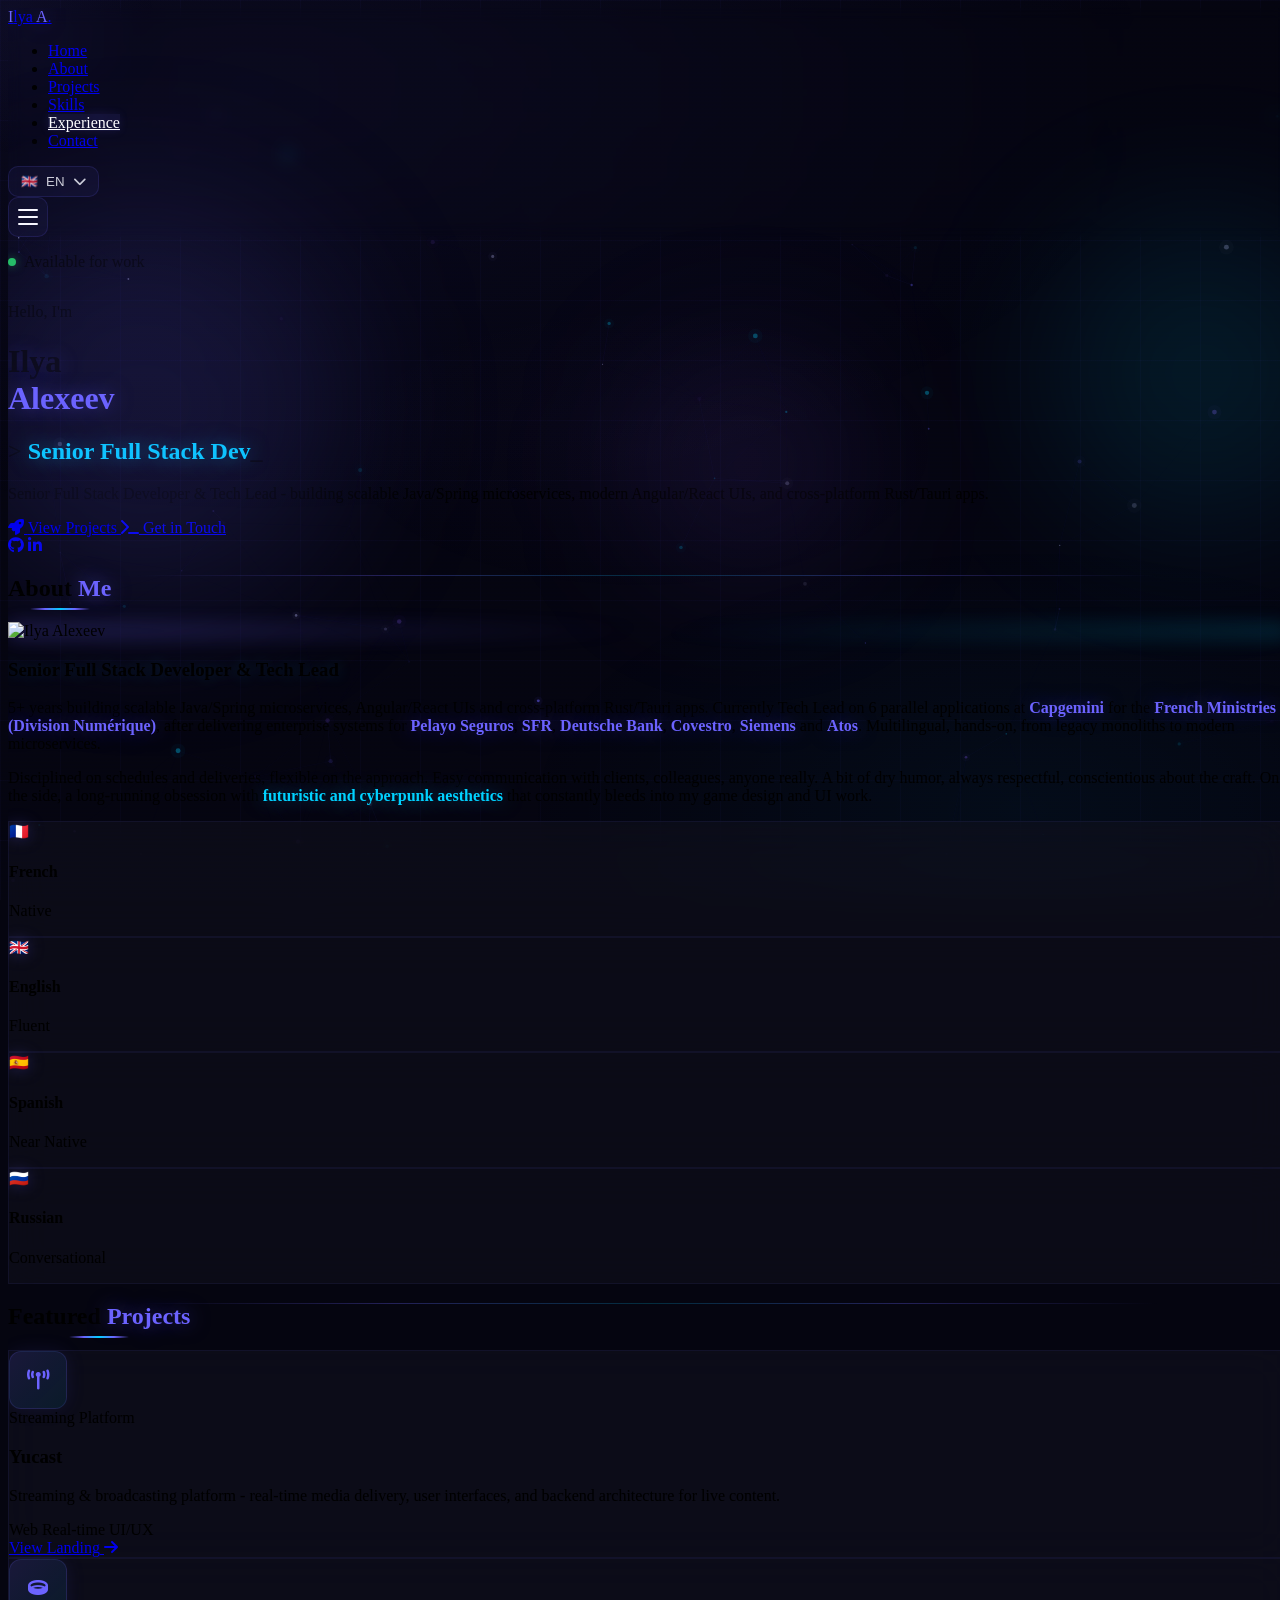
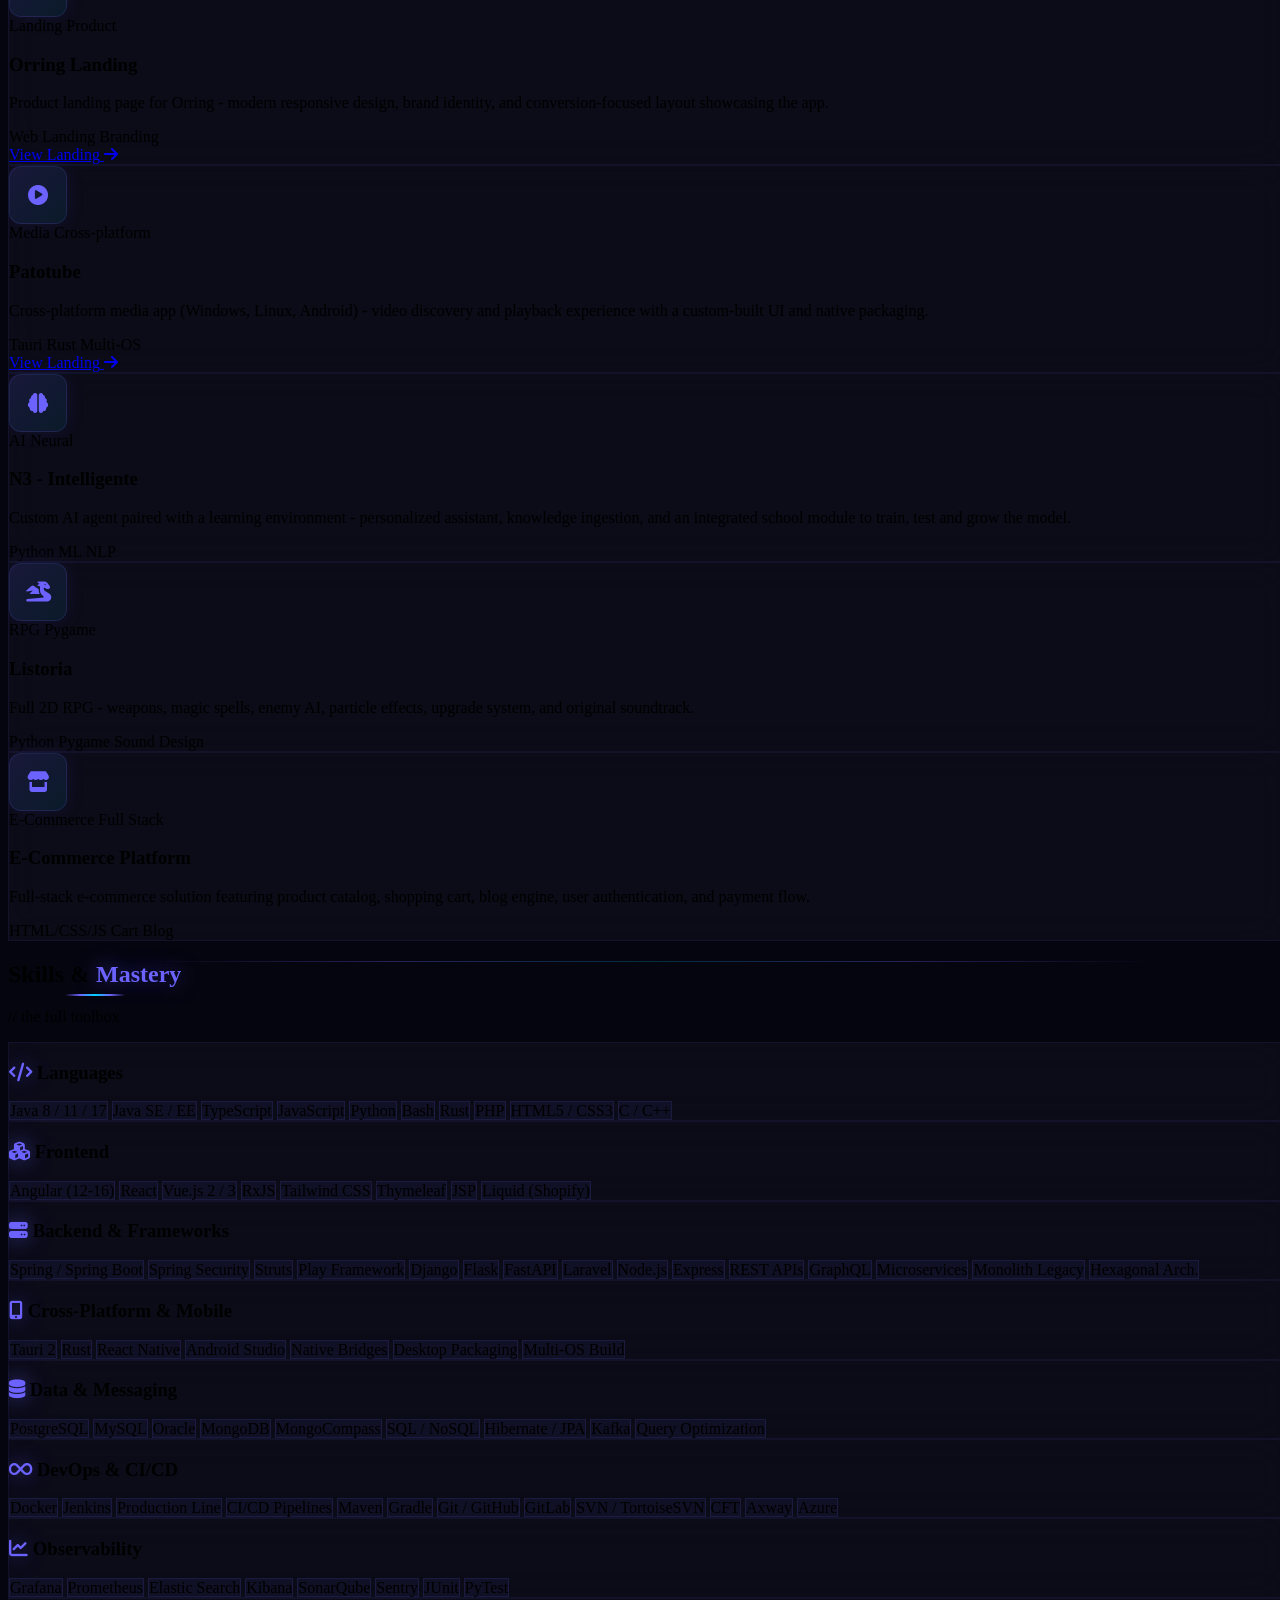
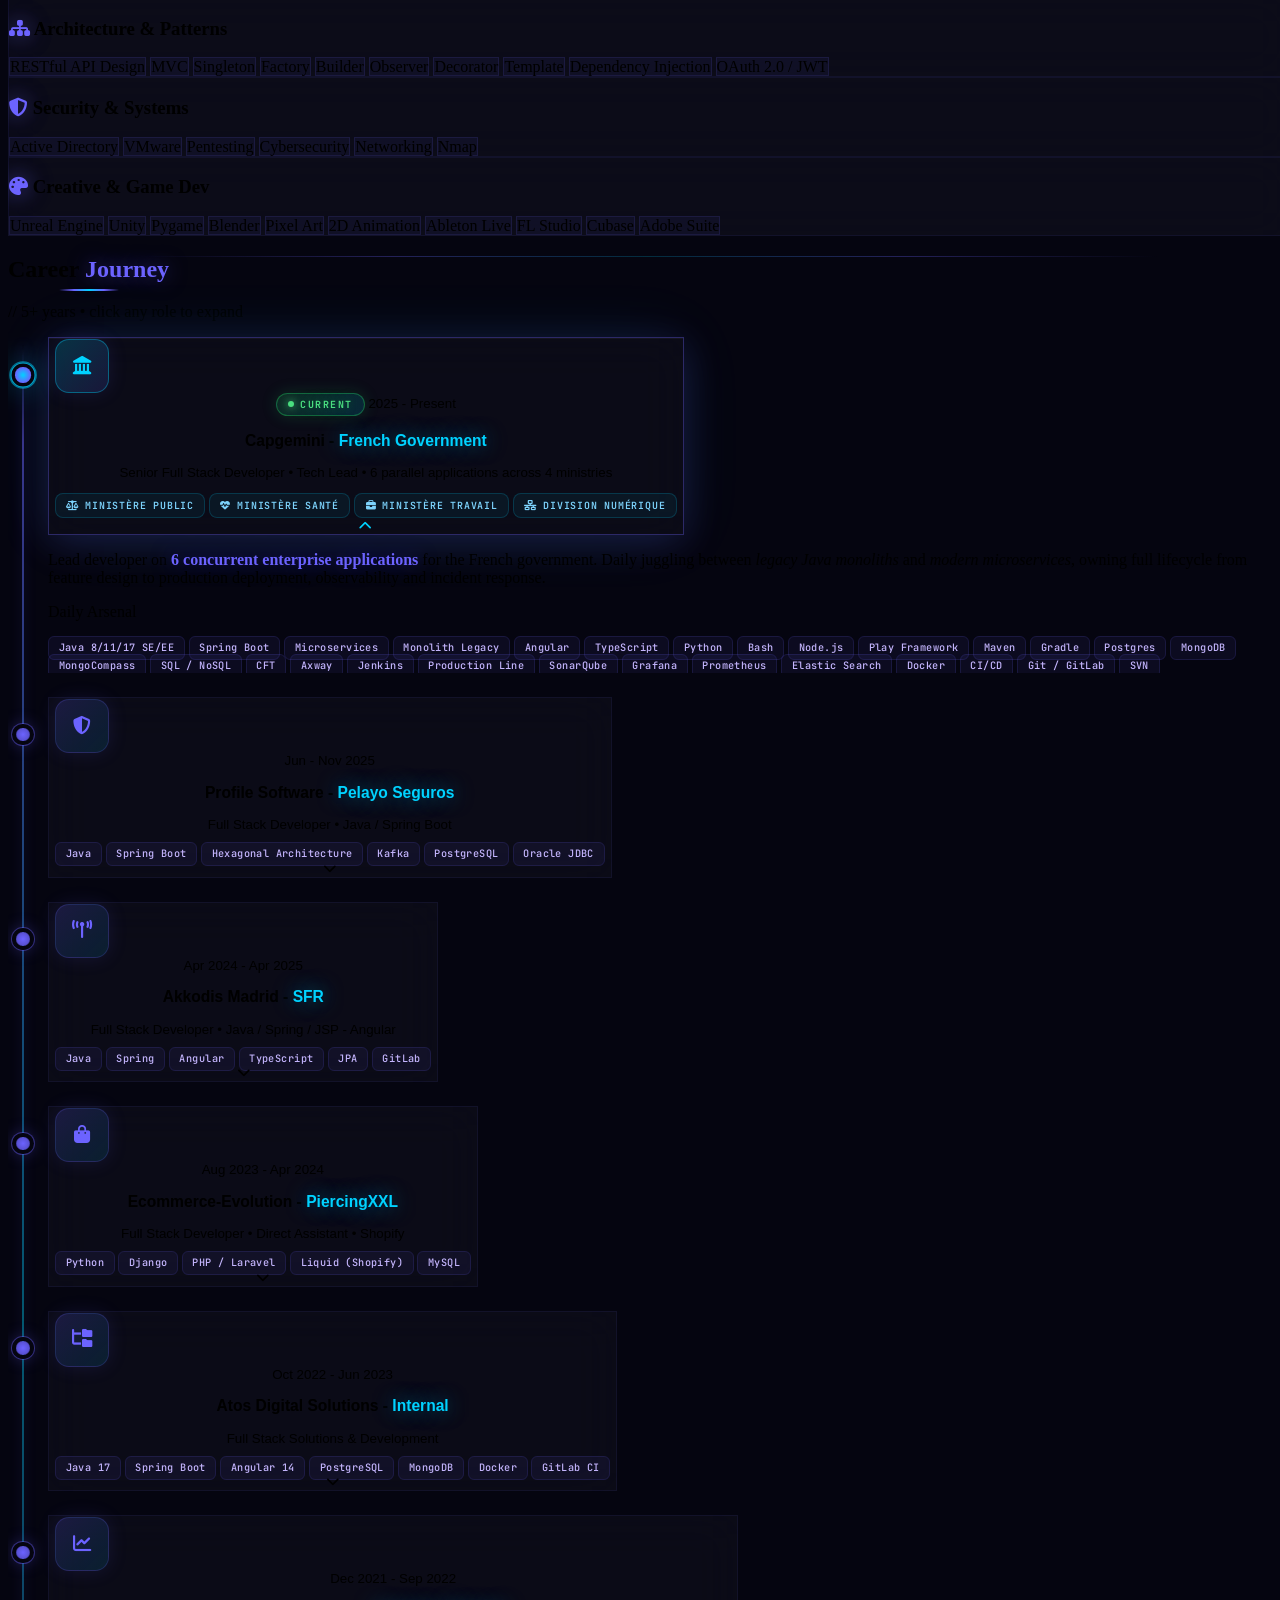
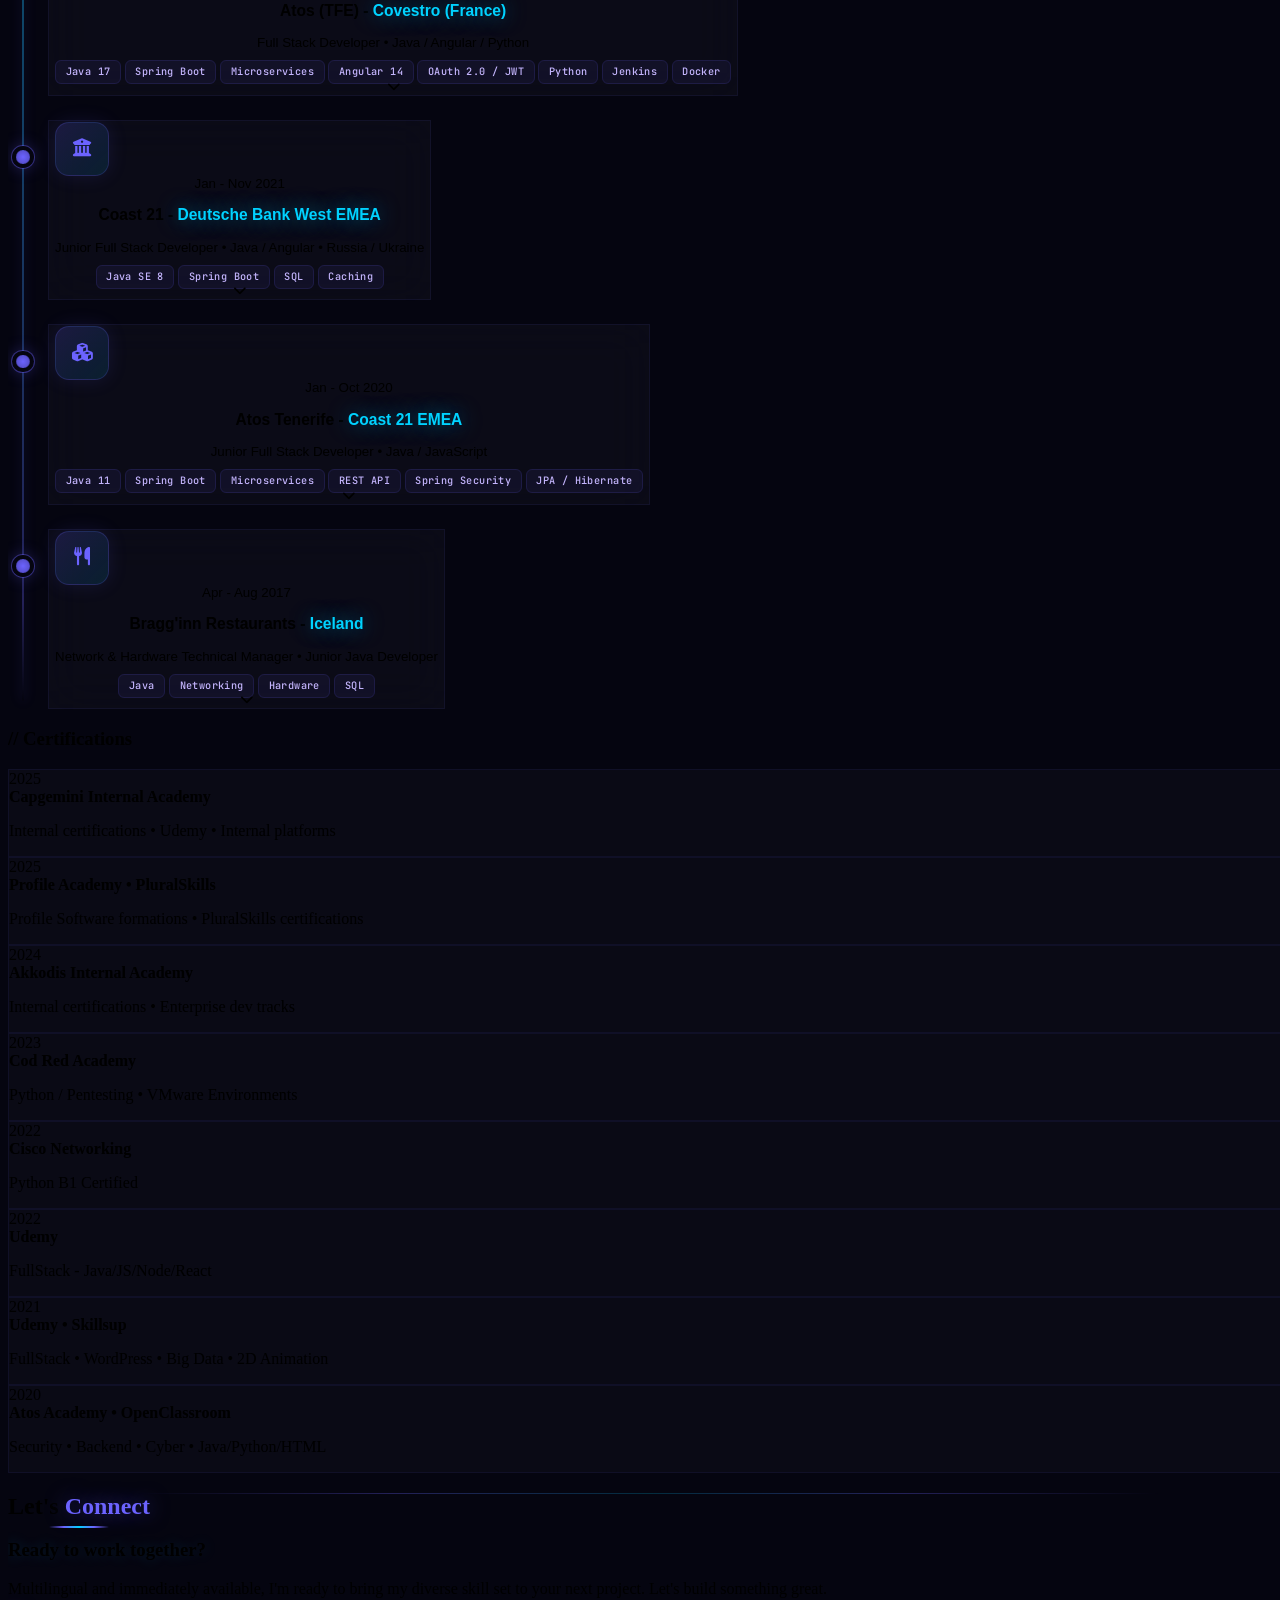
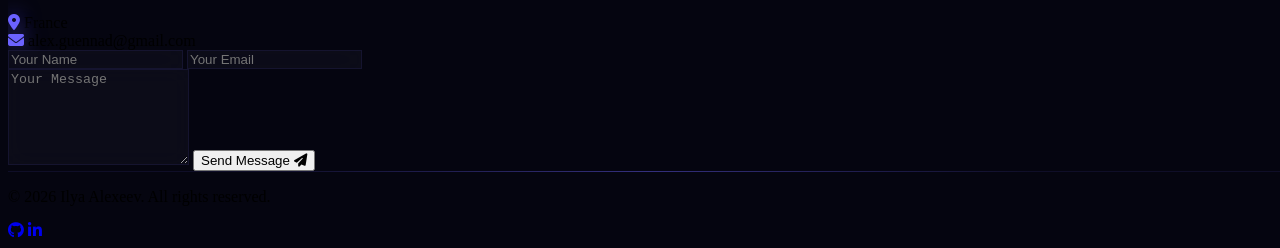
==== commit e175a975: "fix: mobile overflow, burger spacing/X, language labels overflow Mobile overflow: - Drop 'overflow-x" ====
--- a/index.html
+++ b/index.html
@@ -54,28 +54,30 @@
         <li><a href="#contact" class="nav-link px-3 py-2 text-sm font-medium text-gray-400 rounded-lg transition-all hover:text-white hover:bg-white/5" data-i18n="nav.contact">Contact</a></li>
       </ul>
 
-      <!-- Language switcher -->
-      <div class="lang-switcher relative ml-3">
-        <button id="langToggle" type="button" class="lang-toggle-btn" aria-expanded="false" aria-haspopup="listbox" aria-label="Change language">
-          <span id="langCurrentFlag" aria-hidden="true">🇬🇧</span>
-          <span id="langCurrentLabel" class="font-mono text-xs font-semibold tracking-wider">EN</span>
-          <i class="fas fa-chevron-down text-[0.55rem] ml-0.5"></i>
+      <!-- Right cluster: language switcher + burger -->
+      <div class="flex items-center gap-2 sm:gap-3 ml-auto md:ml-0">
+        <div class="lang-switcher relative">
+          <button id="langToggle" type="button" class="lang-toggle-btn" aria-expanded="false" aria-haspopup="listbox" aria-label="Change language">
+            <span id="langCurrentFlag" aria-hidden="true">🇬🇧</span>
+            <span id="langCurrentLabel" class="font-mono text-xs font-semibold tracking-wider">EN</span>
+            <i class="fas fa-chevron-down text-[0.55rem] ml-0.5"></i>
+          </button>
+          <ul id="langMenu" class="lang-menu" role="listbox" aria-label="Language options">
+            <li role="option" data-lang-option="en"><span aria-hidden="true">🇬🇧</span><span class="font-mono text-xs font-semibold tracking-wider">EN</span></li>
+            <li role="option" data-lang-option="fr"><span aria-hidden="true">🇫🇷</span><span class="font-mono text-xs font-semibold tracking-wider">FR</span></li>
+            <li role="option" data-lang-option="es"><span aria-hidden="true">🇪🇸</span><span class="font-mono text-xs font-semibold tracking-wider">ES</span></li>
+            <li role="option" data-lang-option="it"><span aria-hidden="true">🇮🇹</span><span class="font-mono text-xs font-semibold tracking-wider">IT</span></li>
+            <li role="option" data-lang-option="de"><span aria-hidden="true">🇩🇪</span><span class="font-mono text-xs font-semibold tracking-wider">DE</span></li>
+            <li role="option" data-lang-option="pt"><span aria-hidden="true">🇵🇹</span><span class="font-mono text-xs font-semibold tracking-wider">PT</span></li>
+          </ul>
+        </div>
+
+        <button id="navToggle" class="burger-btn md:hidden" aria-label="Toggle navigation" aria-expanded="false">
+          <span class="burger-bar"></span>
+          <span class="burger-bar"></span>
+          <span class="burger-bar"></span>
         </button>
-        <ul id="langMenu" class="lang-menu" role="listbox" aria-label="Language options">
-          <li role="option" data-lang-option="en"><span aria-hidden="true">🇬🇧</span><span class="font-mono text-xs font-semibold tracking-wider">EN</span></li>
-          <li role="option" data-lang-option="fr"><span aria-hidden="true">🇫🇷</span><span class="font-mono text-xs font-semibold tracking-wider">FR</span></li>
-          <li role="option" data-lang-option="es"><span aria-hidden="true">🇪🇸</span><span class="font-mono text-xs font-semibold tracking-wider">ES</span></li>
-          <li role="option" data-lang-option="it"><span aria-hidden="true">🇮🇹</span><span class="font-mono text-xs font-semibold tracking-wider">IT</span></li>
-          <li role="option" data-lang-option="de"><span aria-hidden="true">🇩🇪</span><span class="font-mono text-xs font-semibold tracking-wider">DE</span></li>
-          <li role="option" data-lang-option="pt"><span aria-hidden="true">🇵🇹</span><span class="font-mono text-xs font-semibold tracking-wider">PT</span></li>
-        </ul>
       </div>
-
-      <button id="navToggle" class="burger-btn md:hidden" aria-label="Toggle navigation" aria-expanded="false">
-        <span class="burger-bar"></span>
-        <span class="burger-bar"></span>
-        <span class="burger-bar"></span>
-      </button>
     </div>
   </nav>
 
--- a/style.css
+++ b/style.css
@@ -3,16 +3,21 @@
    ═══════════════════════════════════════════════════ */
 
 /* --- Global Atmosphere --- */
-html {
+html, body {
   overflow-x: hidden;
-  max-width: 100vw;
+  width: 100%;
+  position: relative;
 }
 body {
+  background: #050510;
+  overscroll-behavior-x: none;
+}
+/* Section-level safety net: prevents any inner element from leaking horizontally */
+nav, header, section, footer {
   overflow-x: clip;
-  overscroll-behavior-x: none;
-  background: #050510;
-  position: relative;
-  max-width: 100vw;
+}
+@supports not (overflow-x: clip) {
+  nav, header, section, footer { overflow-x: hidden; }
 }
 
 body::before {
@@ -251,20 +256,21 @@
 /* New burger button (matches lang-toggle aesthetic) */
 .burger-btn {
   position: relative;
-  width: 42px;
-  height: 42px;
-  margin-left: 0.5rem;
+  width: 40px;
+  height: 40px;
   display: flex;
   flex-direction: column;
   align-items: center;
   justify-content: center;
   gap: 5px;
+  padding: 0;
   border-radius: 10px;
   background: rgba(108, 99, 255, 0.06);
   border: 1px solid rgba(108, 99, 255, 0.15);
   cursor: pointer;
   transition: background 0.3s ease, border-color 0.3s ease, box-shadow 0.3s ease;
   -webkit-tap-highlight-color: transparent;
+  flex-shrink: 0;
 }
 .burger-btn:hover,
 .burger-btn:focus-visible {
@@ -654,6 +660,12 @@
 .lang-card:hover span[aria-hidden="true"] {
   transform: scale(1.15) rotate(-3deg);
 }
+/* Safety net so any language level label never breaks mid-word visibly */
+.lang-card p {
+  hyphens: auto;
+  -webkit-hyphens: auto;
+  overflow-wrap: anywhere;
+}
 
 /* ═══════════════════════════════════════════════════
    EXPERIENCE TIMELINE
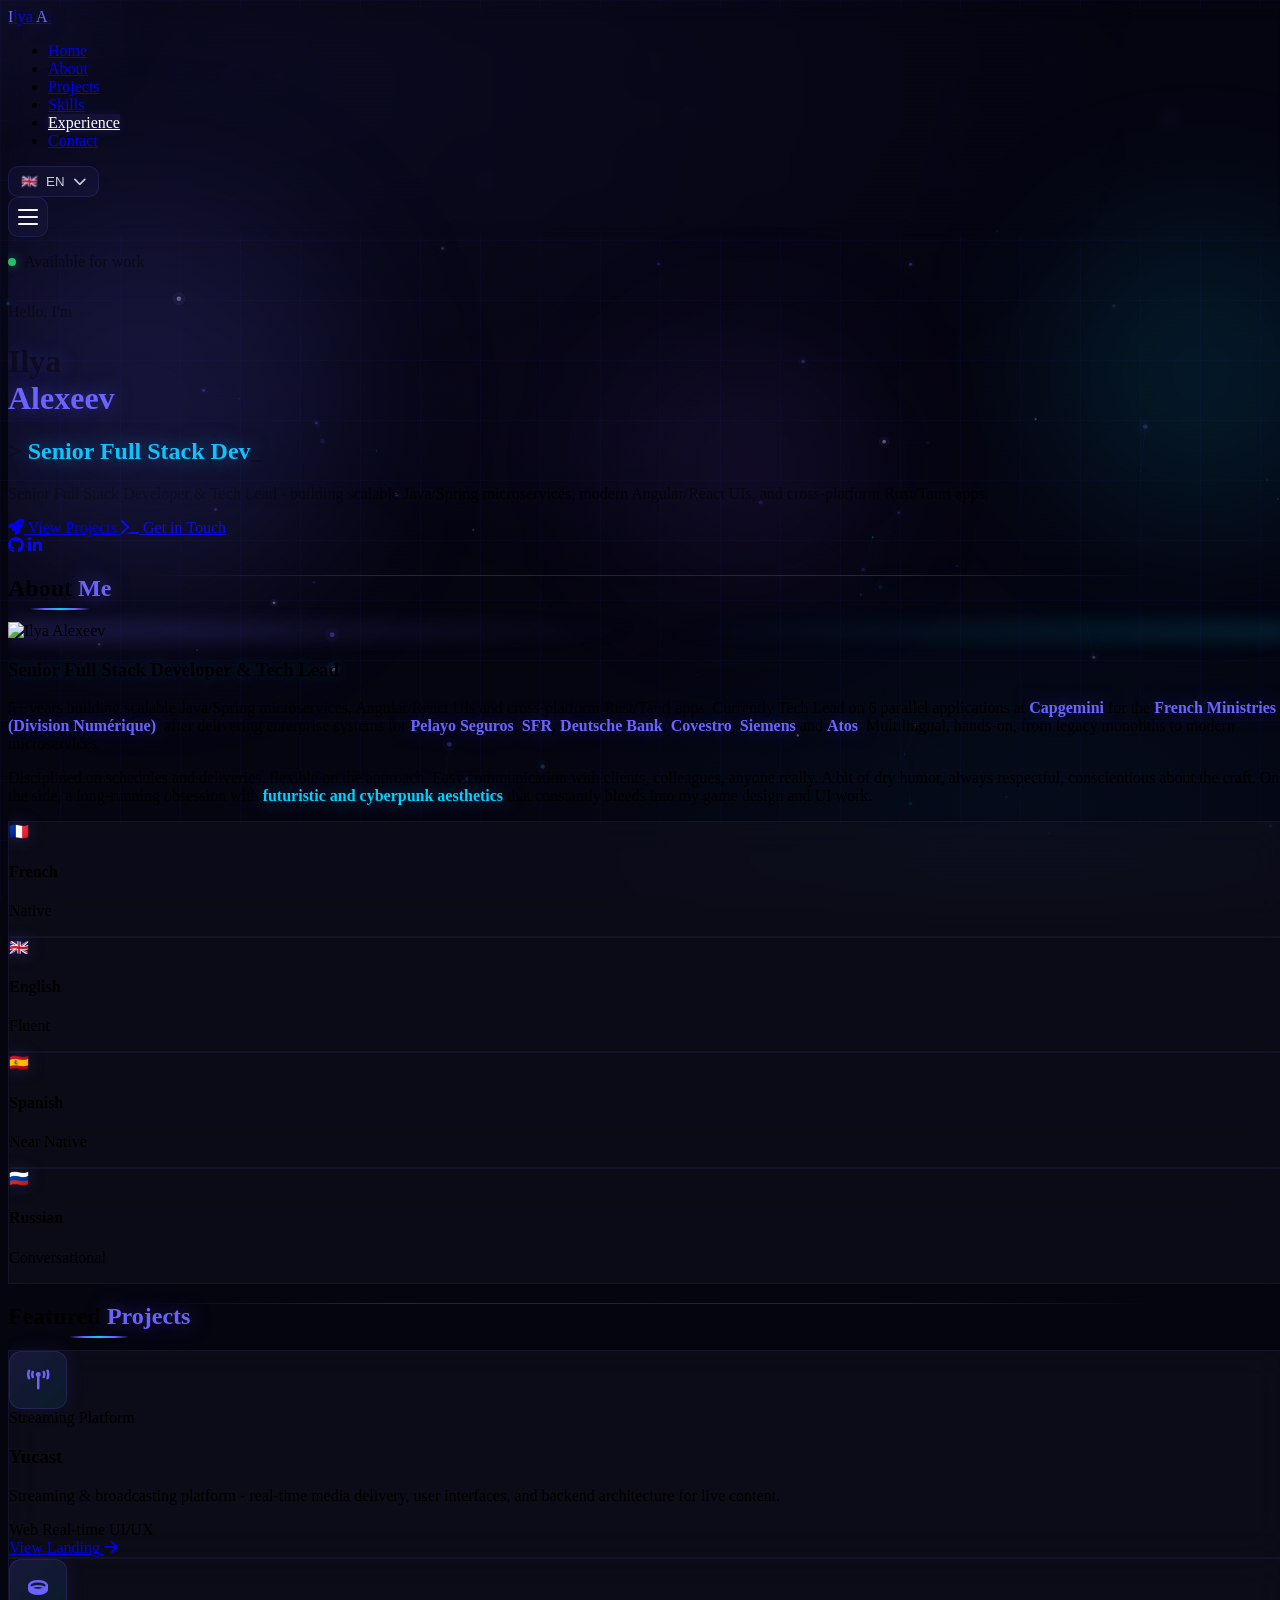
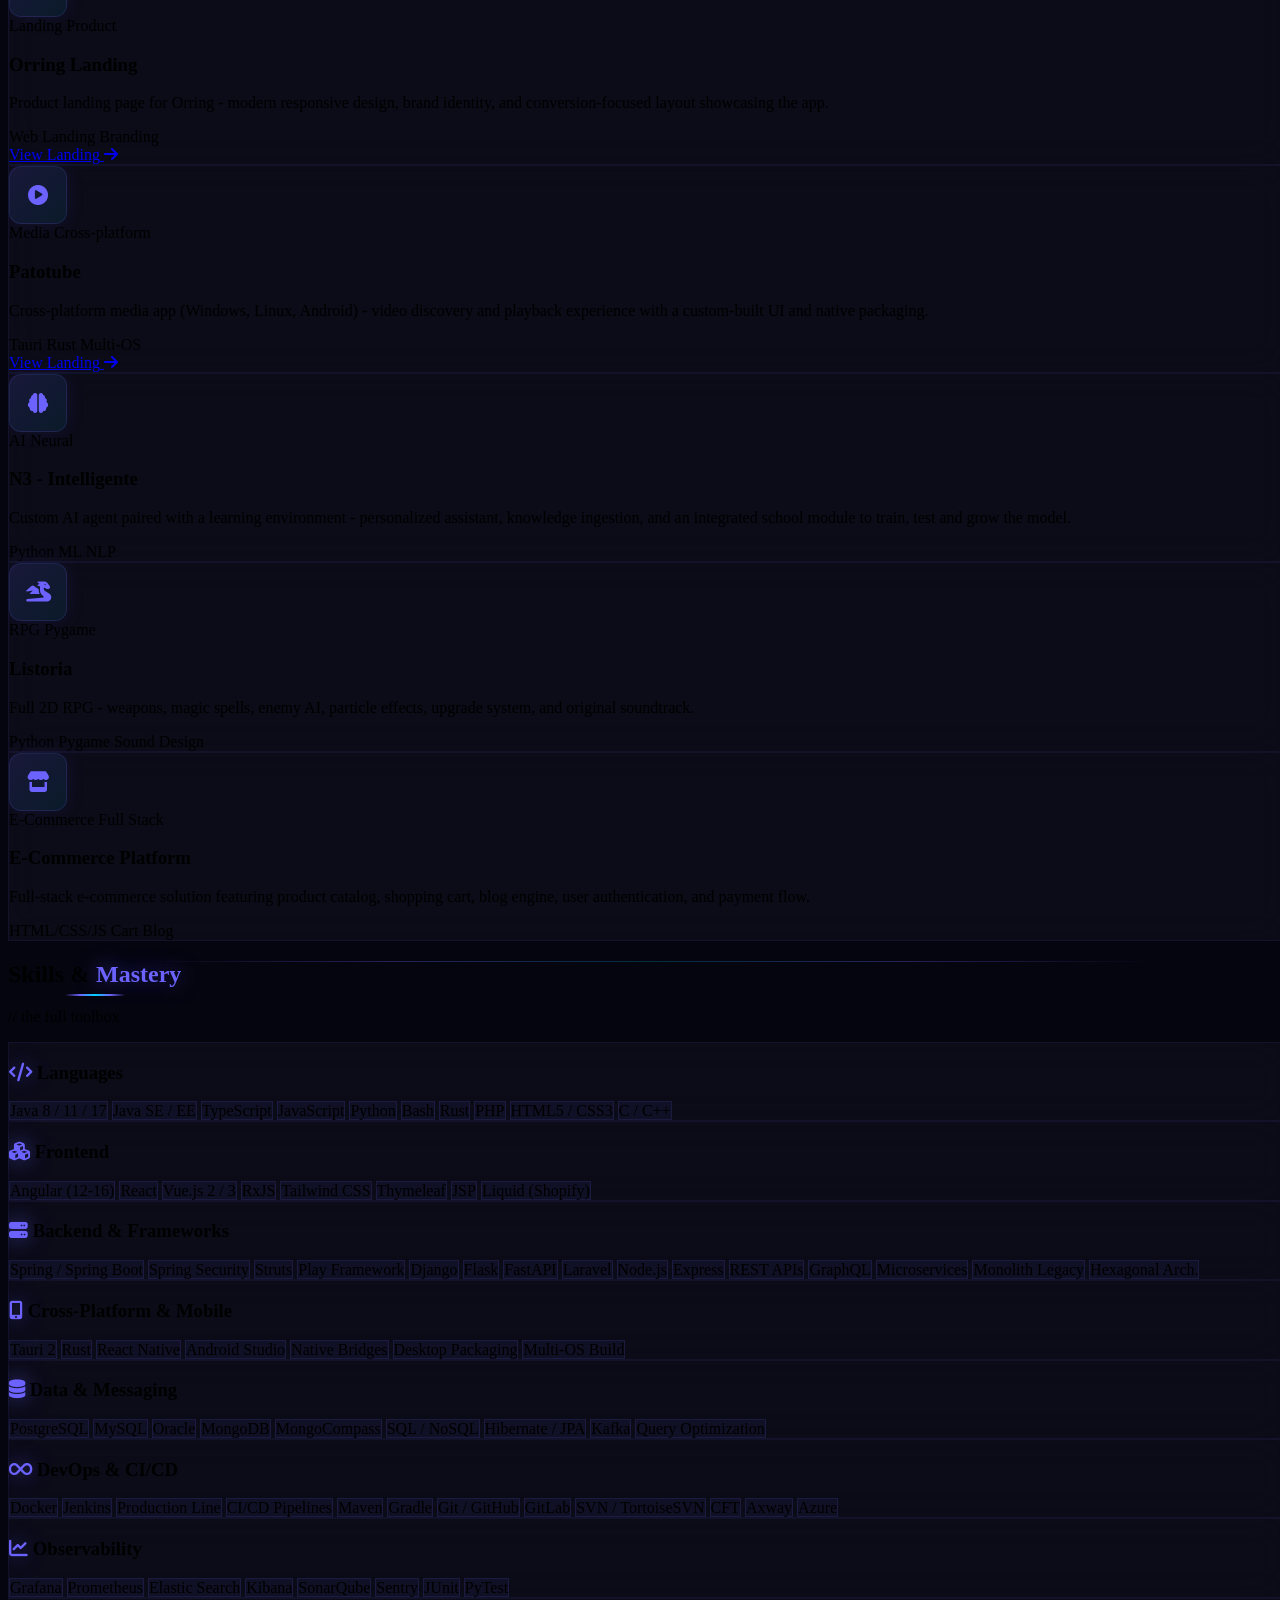
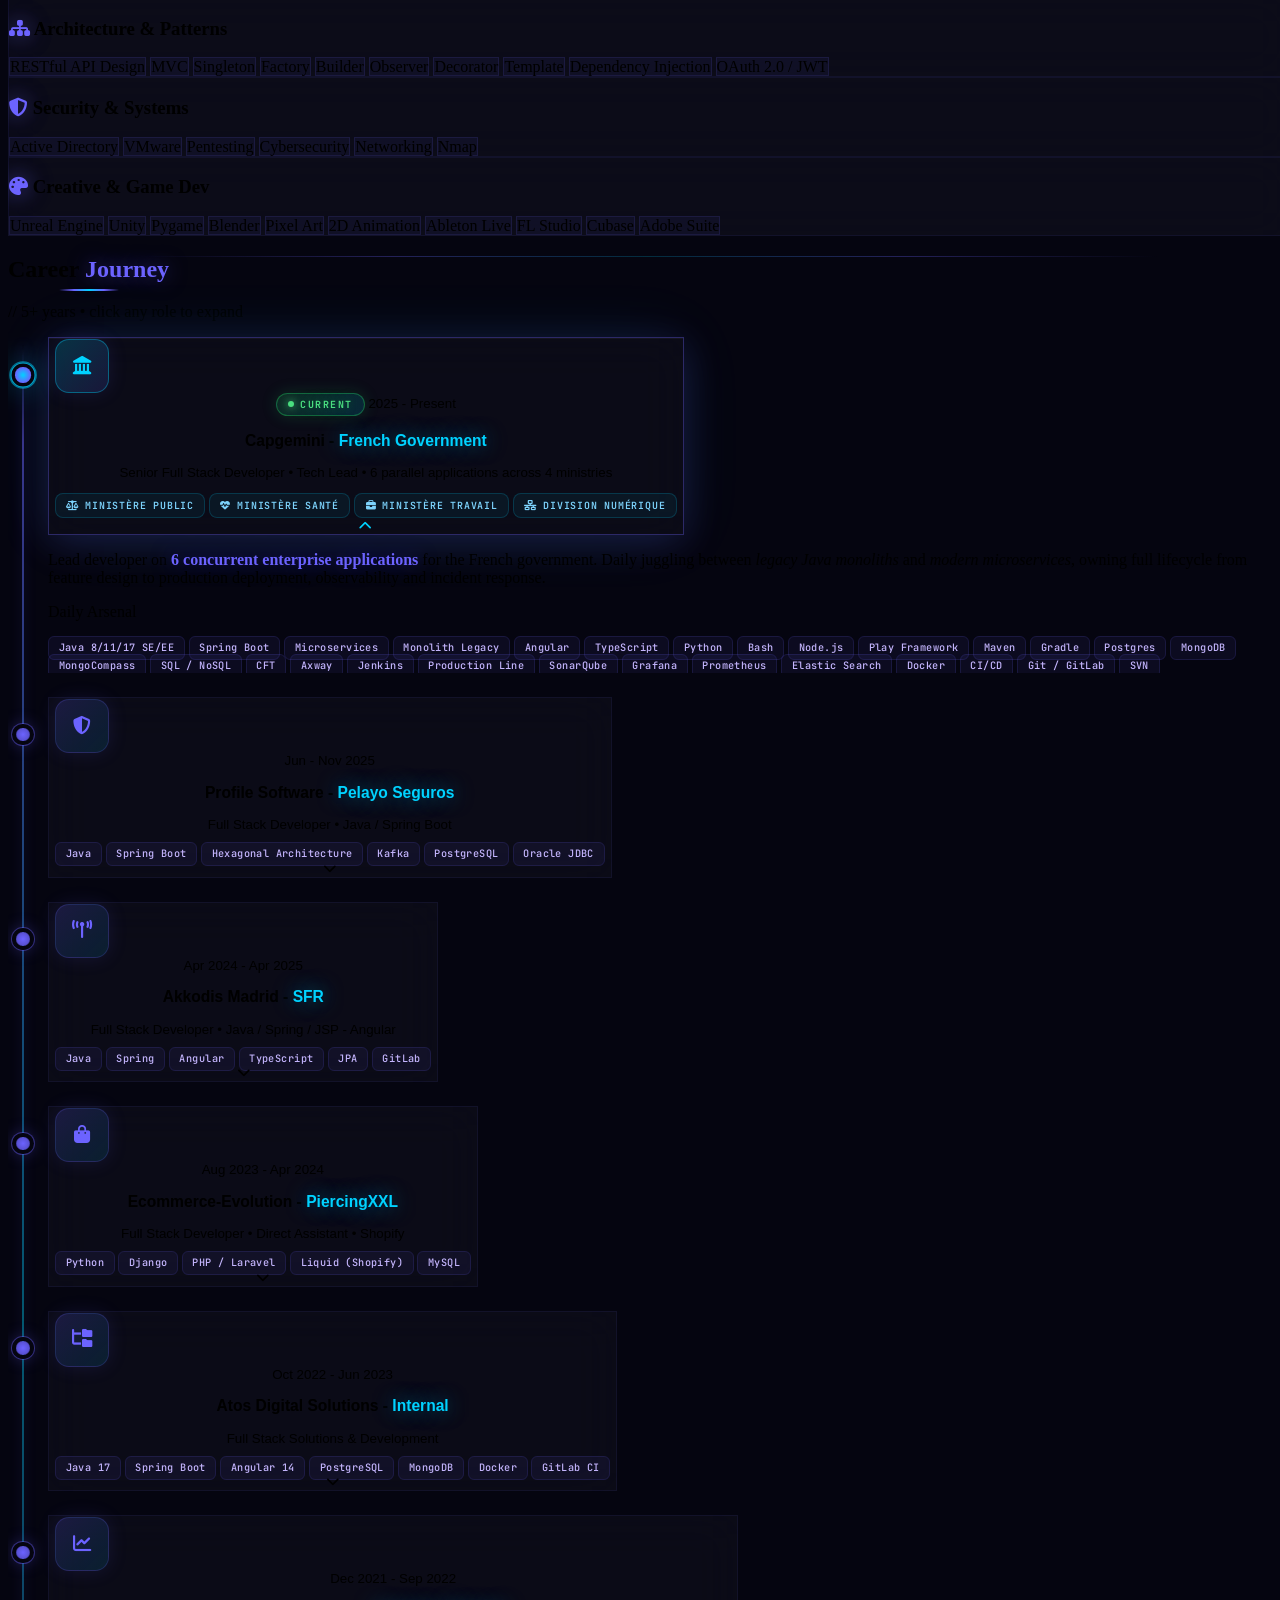
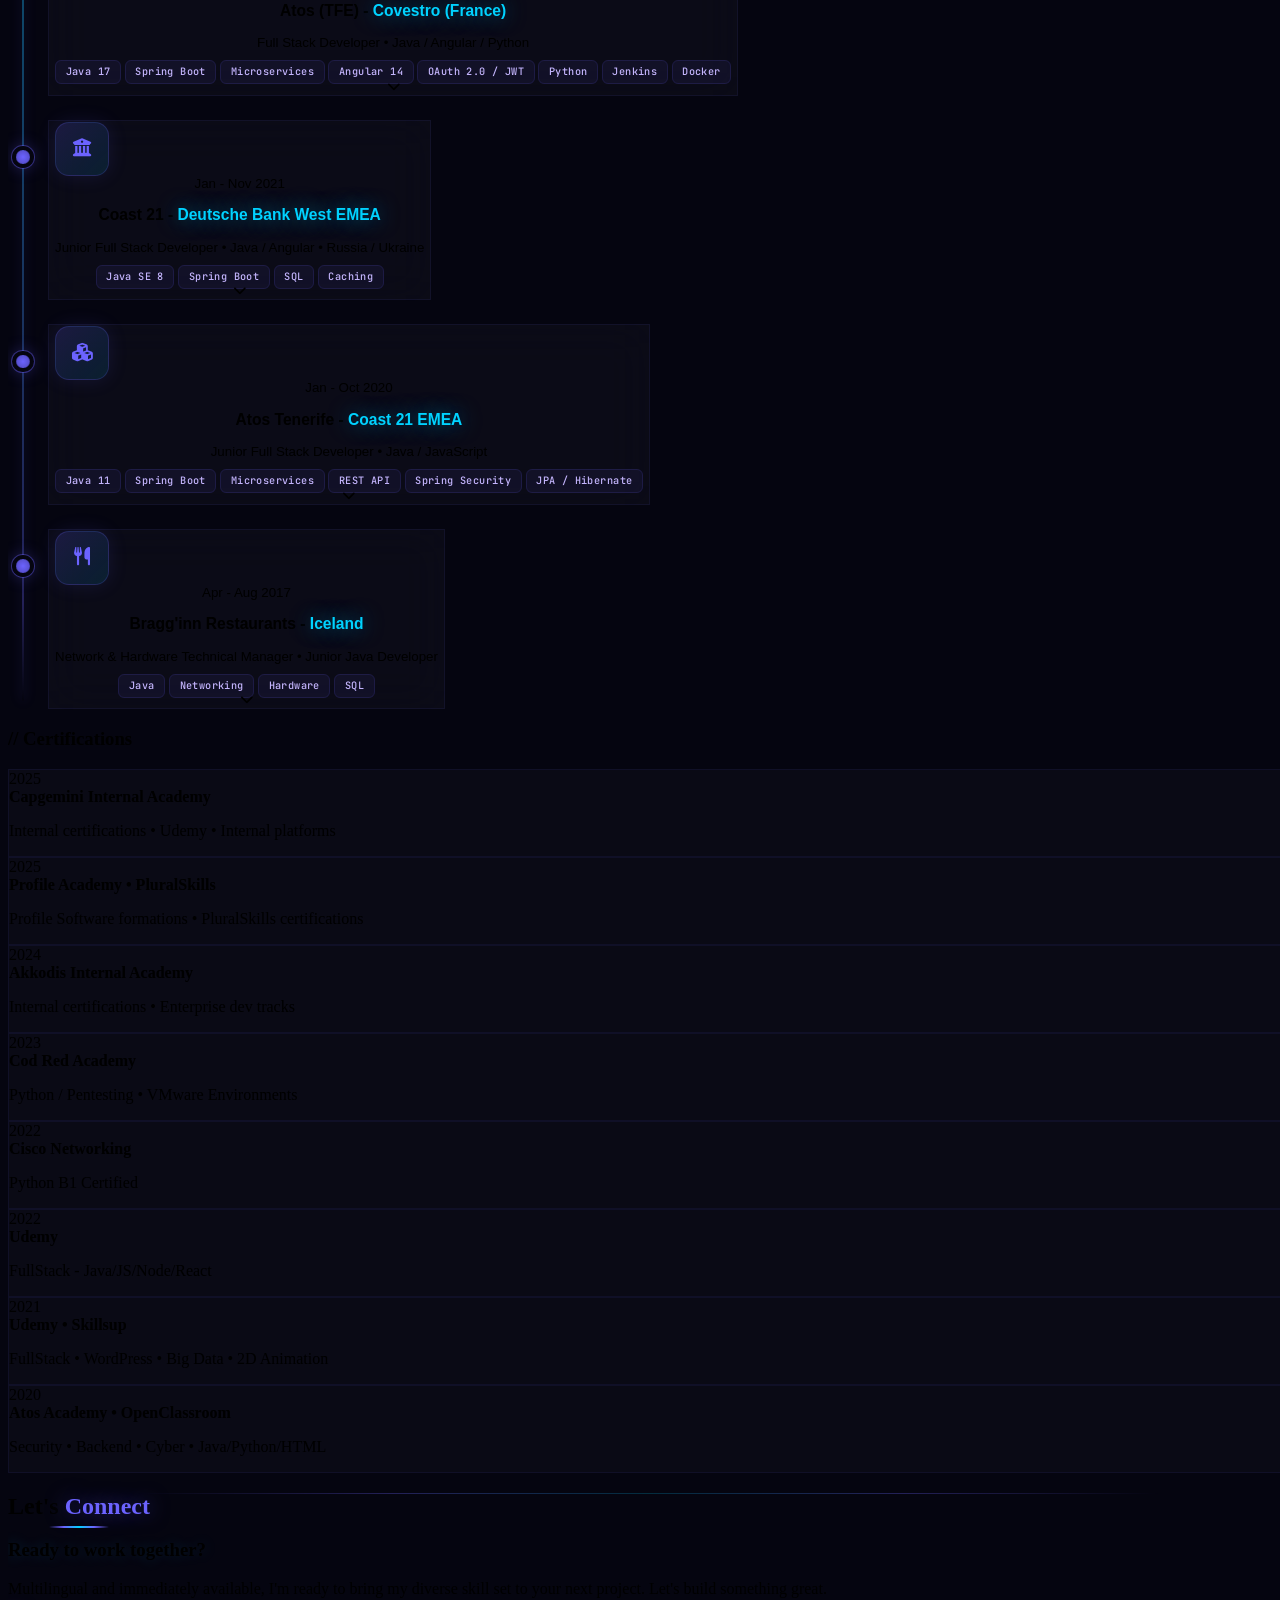
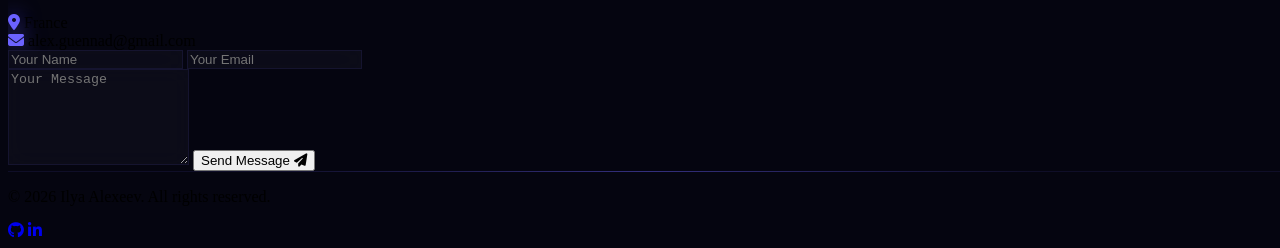
==== commit a59a4771: "feat: full mobile menu redesign - off-canvas panel with close button Replace the bare desktop-ul-tur" ====
--- a/index.html
+++ b/index.html
@@ -72,7 +72,7 @@
           </ul>
         </div>
 
-        <button id="navToggle" class="burger-btn md:hidden" aria-label="Toggle navigation" aria-expanded="false">
+        <button id="navToggle" class="burger-btn md:hidden" aria-label="Open navigation" aria-expanded="false" aria-controls="mobileMenu">
           <span class="burger-bar"></span>
           <span class="burger-bar"></span>
           <span class="burger-bar"></span>
@@ -80,6 +80,36 @@
       </div>
     </div>
   </nav>
+
+  <!-- ═══════════ MOBILE MENU (off-canvas) ═══════════ -->
+  <div id="mobileMenu" class="mobile-menu md:hidden" aria-hidden="true">
+    <div class="mobile-menu-backdrop" aria-hidden="true"></div>
+    <aside class="mobile-menu-panel" role="dialog" aria-modal="true" aria-label="Mobile navigation">
+      <div class="mobile-menu-header">
+        <span class="font-mono text-[0.7rem] text-gray-500 tracking-[0.3em] uppercase">// Menu</span>
+        <button id="mobileMenuClose" type="button" class="mobile-menu-close" aria-label="Close navigation">
+          <i class="fas fa-times"></i>
+        </button>
+      </div>
+      <div class="mobile-menu-divider"></div>
+      <ul class="mobile-menu-list">
+        <li><a href="#hero"><i class="fas fa-house"></i><span data-i18n="nav.home">Home</span><i class="fas fa-chevron-right"></i></a></li>
+        <li><a href="#about"><i class="fas fa-user-astronaut"></i><span data-i18n="nav.about">About</span><i class="fas fa-chevron-right"></i></a></li>
+        <li><a href="#projects"><i class="fas fa-rocket"></i><span data-i18n="nav.projects">Projects</span><i class="fas fa-chevron-right"></i></a></li>
+        <li><a href="#skills"><i class="fas fa-code"></i><span data-i18n="nav.skills">Skills</span><i class="fas fa-chevron-right"></i></a></li>
+        <li><a href="#experience"><i class="fas fa-briefcase"></i><span data-i18n="nav.experience">Experience</span><i class="fas fa-chevron-right"></i></a></li>
+        <li><a href="#contact"><i class="fas fa-paper-plane"></i><span data-i18n="nav.contact">Contact</span><i class="fas fa-chevron-right"></i></a></li>
+      </ul>
+      <div class="mobile-menu-footer">
+        <p class="status-online text-xs font-mono text-gray-400" data-i18n="hero.status">Available for work</p>
+        <div class="mobile-menu-socials">
+          <a href="https://github.com/Alex-Lou" target="_blank" rel="noopener" aria-label="GitHub"><i class="fab fa-github"></i></a>
+          <a href="https://linkedin.com" target="_blank" rel="noopener" aria-label="LinkedIn"><i class="fab fa-linkedin-in"></i></a>
+          <a href="mailto:alex.guennad@gmail.com" aria-label="Email"><i class="fas fa-envelope"></i></a>
+        </div>
+      </div>
+    </aside>
+  </div>
 
   <!-- ═══════════ HERO ═══════════ -->
   <header id="hero" class="relative min-h-screen flex items-center overflow-hidden">
--- a/style.css
+++ b/style.css
@@ -301,27 +301,250 @@
 #navToggle.active .burger-bar:nth-child(2) { opacity: 0; transform: scaleX(0); }
 #navToggle.active .burger-bar:nth-child(3) { transform: translateY(-7px) rotate(-45deg); }
 
-.nav-links.open { right: 0 !important; }
-
-@media (max-width: 767px) {
-  .nav-links {
-    position: fixed;
-    top: 0;
-    right: -100%;
-    width: min(300px, 80vw);
-    height: 100vh;
-    display: flex !important;
-    flex-direction: column;
-    background: rgba(5, 5, 16, 0.95);
-    backdrop-filter: blur(24px);
-    -webkit-backdrop-filter: blur(24px);
-    padding: 5rem 2rem 2rem;
-    gap: 0.5rem;
-    transition: right 0.4s cubic-bezier(0.4, 0, 0.2, 1);
-    border-left: 1px solid rgba(108, 99, 255, 0.1);
-    z-index: 100;
-  }
-  .nav-links a { font-size: 1rem; padding: 0.75rem 1rem; }
+/* ═══════════════════════════════════════════════════
+   MOBILE MENU (off-canvas slide panel)
+   ═══════════════════════════════════════════════════ */
+.mobile-menu {
+  position: fixed;
+  inset: 0;
+  z-index: 100;
+  pointer-events: none;
+  visibility: hidden;
+  transition: visibility 0s linear 0.5s;
+}
+.mobile-menu.open {
+  visibility: visible;
+  transition-delay: 0s;
+}
+
+.mobile-menu-backdrop {
+  position: absolute;
+  inset: 0;
+  background: rgba(5, 5, 16, 0.7);
+  backdrop-filter: blur(6px);
+  -webkit-backdrop-filter: blur(6px);
+  opacity: 0;
+  transition: opacity 0.45s ease;
+}
+.mobile-menu.open .mobile-menu-backdrop {
+  opacity: 1;
+  pointer-events: auto;
+}
+
+.mobile-menu-panel {
+  position: absolute;
+  top: 0;
+  right: 0;
+  bottom: 0;
+  width: min(340px, 88vw);
+  background:
+    radial-gradient(ellipse 80% 50% at 100% 0%, rgba(108, 99, 255, 0.12), transparent 60%),
+    radial-gradient(ellipse 60% 40% at 100% 100%, rgba(0, 210, 255, 0.08), transparent 60%),
+    linear-gradient(180deg, rgba(10, 10, 24, 0.98), rgba(5, 5, 16, 0.99));
+  border-left: 1px solid rgba(108, 99, 255, 0.25);
+  box-shadow:
+    -16px 0 60px rgba(0, 0, 0, 0.6),
+    -2px 0 30px rgba(108, 99, 255, 0.12),
+    inset 1px 0 0 rgba(255, 255, 255, 0.03);
+  display: flex;
+  flex-direction: column;
+  transform: translateX(105%);
+  transition: transform 0.5s cubic-bezier(0.4, 0, 0.2, 1);
+  overflow-y: auto;
+  overflow-x: hidden;
+  pointer-events: auto;
+}
+.mobile-menu.open .mobile-menu-panel {
+  transform: translateX(0);
+}
+
+/* Decorative scanline on the panel */
+.mobile-menu-panel::before {
+  content: '';
+  position: absolute;
+  inset: 0;
+  background: repeating-linear-gradient(
+    0deg,
+    transparent,
+    transparent 3px,
+    rgba(108, 99, 255, 0.025) 3px,
+    rgba(108, 99, 255, 0.025) 4px
+  );
+  pointer-events: none;
+}
+
+/* Header */
+.mobile-menu-header {
+  position: relative;
+  display: flex;
+  align-items: center;
+  justify-content: space-between;
+  padding: 1.4rem 1.4rem 1rem;
+}
+
+.mobile-menu-close {
+  width: 40px;
+  height: 40px;
+  border-radius: 10px;
+  background: rgba(108, 99, 255, 0.08);
+  border: 1px solid rgba(108, 99, 255, 0.2);
+  color: rgba(229, 231, 235, 0.9);
+  display: flex;
+  align-items: center;
+  justify-content: center;
+  cursor: pointer;
+  font-size: 0.95rem;
+  transition: all 0.3s ease;
+  -webkit-tap-highlight-color: transparent;
+}
+.mobile-menu-close:hover,
+.mobile-menu-close:focus-visible {
+  background: rgba(0, 210, 255, 0.16);
+  border-color: rgba(0, 210, 255, 0.5);
+  color: #00d2ff;
+  box-shadow: 0 0 18px rgba(0, 210, 255, 0.3);
+  transform: rotate(90deg);
+  outline: none;
+}
+
+/* Glow divider */
+.mobile-menu-divider {
+  position: relative;
+  height: 1px;
+  margin: 0 1.4rem 0.6rem;
+  background: linear-gradient(
+    90deg,
+    transparent,
+    rgba(108, 99, 255, 0.5),
+    rgba(0, 210, 255, 0.4),
+    rgba(108, 99, 255, 0.5),
+    transparent
+  );
+}
+
+/* Nav list */
+.mobile-menu-list {
+  list-style: none;
+  margin: 0;
+  padding: 1rem 1rem 1.5rem;
+  display: flex;
+  flex-direction: column;
+  gap: 0.4rem;
+  flex: 1;
+  position: relative;
+  z-index: 1;
+}
+.mobile-menu-list li { margin: 0; }
+.mobile-menu-list a {
+  display: flex;
+  align-items: center;
+  gap: 1rem;
+  padding: 0.95rem 1.05rem;
+  border-radius: 12px;
+  color: rgba(229, 231, 235, 0.88);
+  text-decoration: none;
+  font-size: 0.95rem;
+  font-weight: 500;
+  letter-spacing: 0.01em;
+  position: relative;
+  overflow: hidden;
+  border: 1px solid rgba(108, 99, 255, 0.06);
+  background: rgba(18, 18, 30, 0.4);
+  transition: all 0.35s cubic-bezier(0.4, 0, 0.2, 1);
+}
+.mobile-menu-list a::before {
+  content: '';
+  position: absolute;
+  inset: 0;
+  background: linear-gradient(90deg, rgba(108, 99, 255, 0.18), transparent 60%);
+  opacity: 0;
+  transition: opacity 0.35s ease;
+  pointer-events: none;
+}
+.mobile-menu-list a:hover,
+.mobile-menu-list a:focus-visible {
+  color: #fff;
+  border-color: rgba(108, 99, 255, 0.32);
+  background: rgba(18, 18, 30, 0.7);
+  transform: translateX(4px);
+  box-shadow: 0 4px 18px rgba(108, 99, 255, 0.08), inset 0 0 0 1px rgba(108, 99, 255, 0.04);
+  outline: none;
+}
+.mobile-menu-list a:hover::before,
+.mobile-menu-list a:focus-visible::before { opacity: 1; }
+
+.mobile-menu-list a > i:first-child {
+  width: 1.5rem;
+  text-align: center;
+  color: #6c63ff;
+  font-size: 0.95rem;
+  filter: drop-shadow(0 0 6px rgba(108, 99, 255, 0.3));
+  transition: color 0.3s ease, transform 0.3s ease;
+}
+.mobile-menu-list a:hover > i:first-child {
+  color: #00d2ff;
+  filter: drop-shadow(0 0 8px rgba(0, 210, 255, 0.5));
+  transform: scale(1.1);
+}
+.mobile-menu-list a > span { flex: 1; }
+.mobile-menu-list a > i:last-child {
+  font-size: 0.65rem;
+  opacity: 0.35;
+  color: #6c63ff;
+  transition: all 0.3s ease;
+}
+.mobile-menu-list a:hover > i:last-child {
+  opacity: 1;
+  color: #00d2ff;
+  transform: translateX(4px);
+}
+
+/* Staggered entrance for items */
+.mobile-menu.open .mobile-menu-list li {
+  animation: mobileMenuItem 0.55s cubic-bezier(0.4, 0, 0.2, 1) backwards;
+}
+.mobile-menu.open .mobile-menu-list li:nth-child(1) { animation-delay: 0.18s; }
+.mobile-menu.open .mobile-menu-list li:nth-child(2) { animation-delay: 0.24s; }
+.mobile-menu.open .mobile-menu-list li:nth-child(3) { animation-delay: 0.30s; }
+.mobile-menu.open .mobile-menu-list li:nth-child(4) { animation-delay: 0.36s; }
+.mobile-menu.open .mobile-menu-list li:nth-child(5) { animation-delay: 0.42s; }
+.mobile-menu.open .mobile-menu-list li:nth-child(6) { animation-delay: 0.48s; }
+
+@keyframes mobileMenuItem {
+  from { opacity: 0; transform: translateX(24px); }
+  to   { opacity: 1; transform: translateX(0); }
+}
+
+/* Footer */
+.mobile-menu-footer {
+  position: relative;
+  z-index: 1;
+  padding: 1.25rem 1.4rem 1.6rem;
+  display: flex;
+  flex-direction: column;
+  gap: 0.9rem;
+  border-top: 1px solid rgba(108, 99, 255, 0.12);
+  background: linear-gradient(180deg, transparent, rgba(108, 99, 255, 0.04));
+}
+
+.mobile-menu-socials {
+  display: flex;
+  gap: 1.1rem;
+}
+.mobile-menu-socials a {
+  color: rgba(156, 163, 175, 0.85);
+  font-size: 1.15rem;
+  transition: all 0.3s ease;
+}
+.mobile-menu-socials a:hover {
+  color: #00d2ff;
+  transform: translateY(-3px);
+  filter: drop-shadow(0 0 10px rgba(0, 210, 255, 0.5));
+}
+
+/* Body scroll lock when menu open */
+body.menu-open {
+  overflow: hidden;
 }
 
 /* --- Language Bars --- */
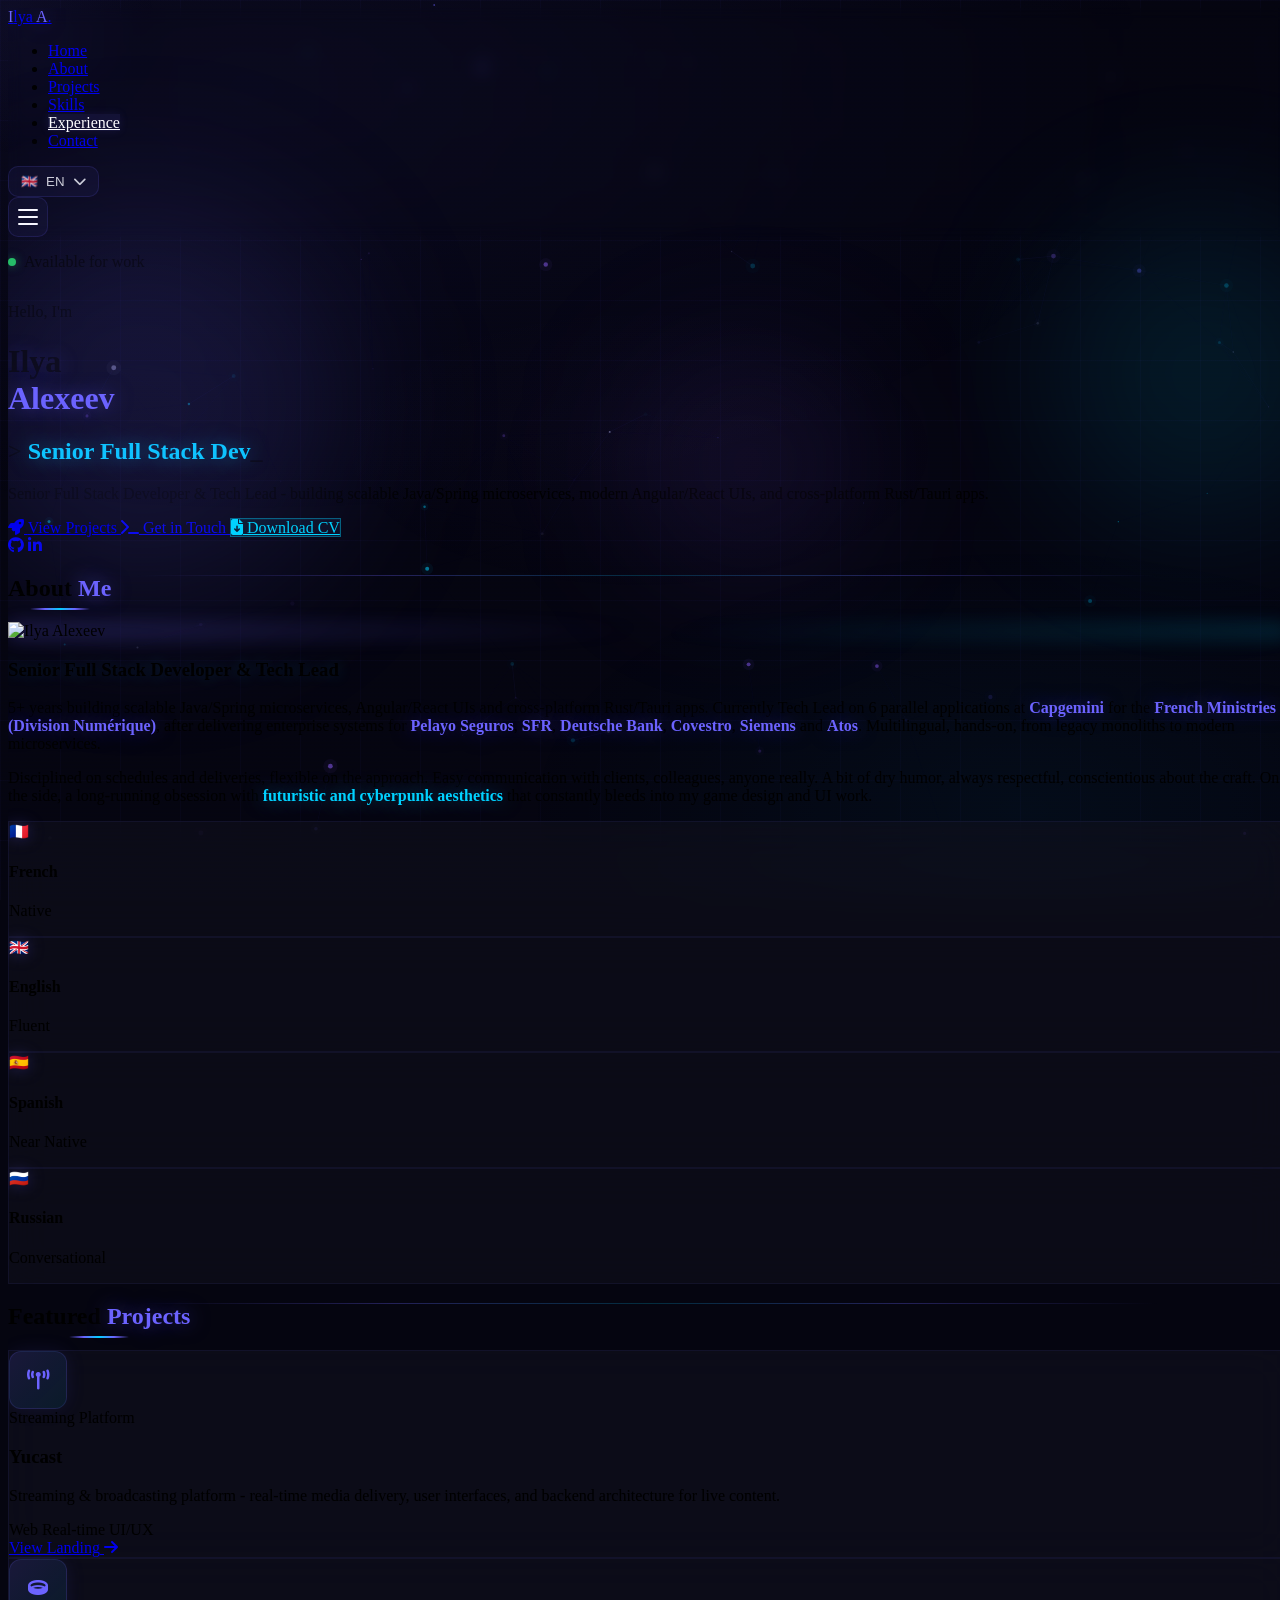
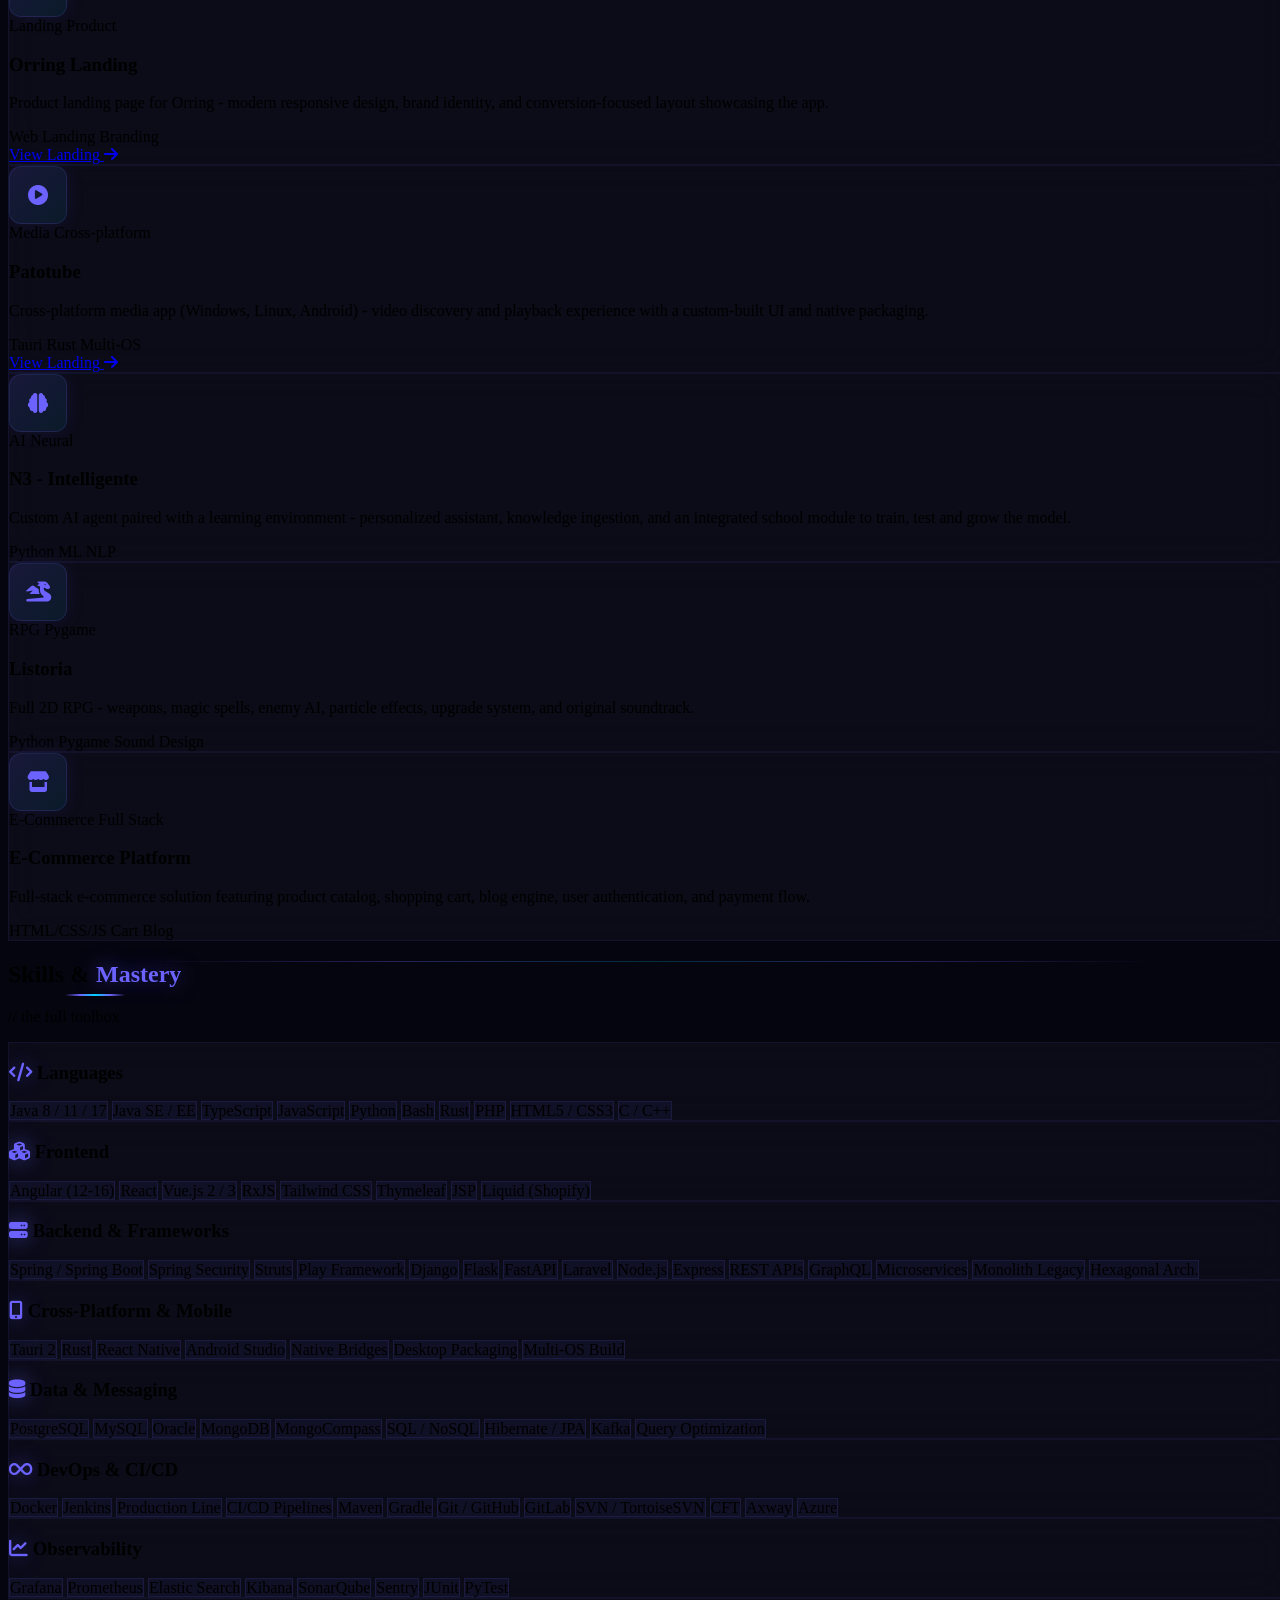
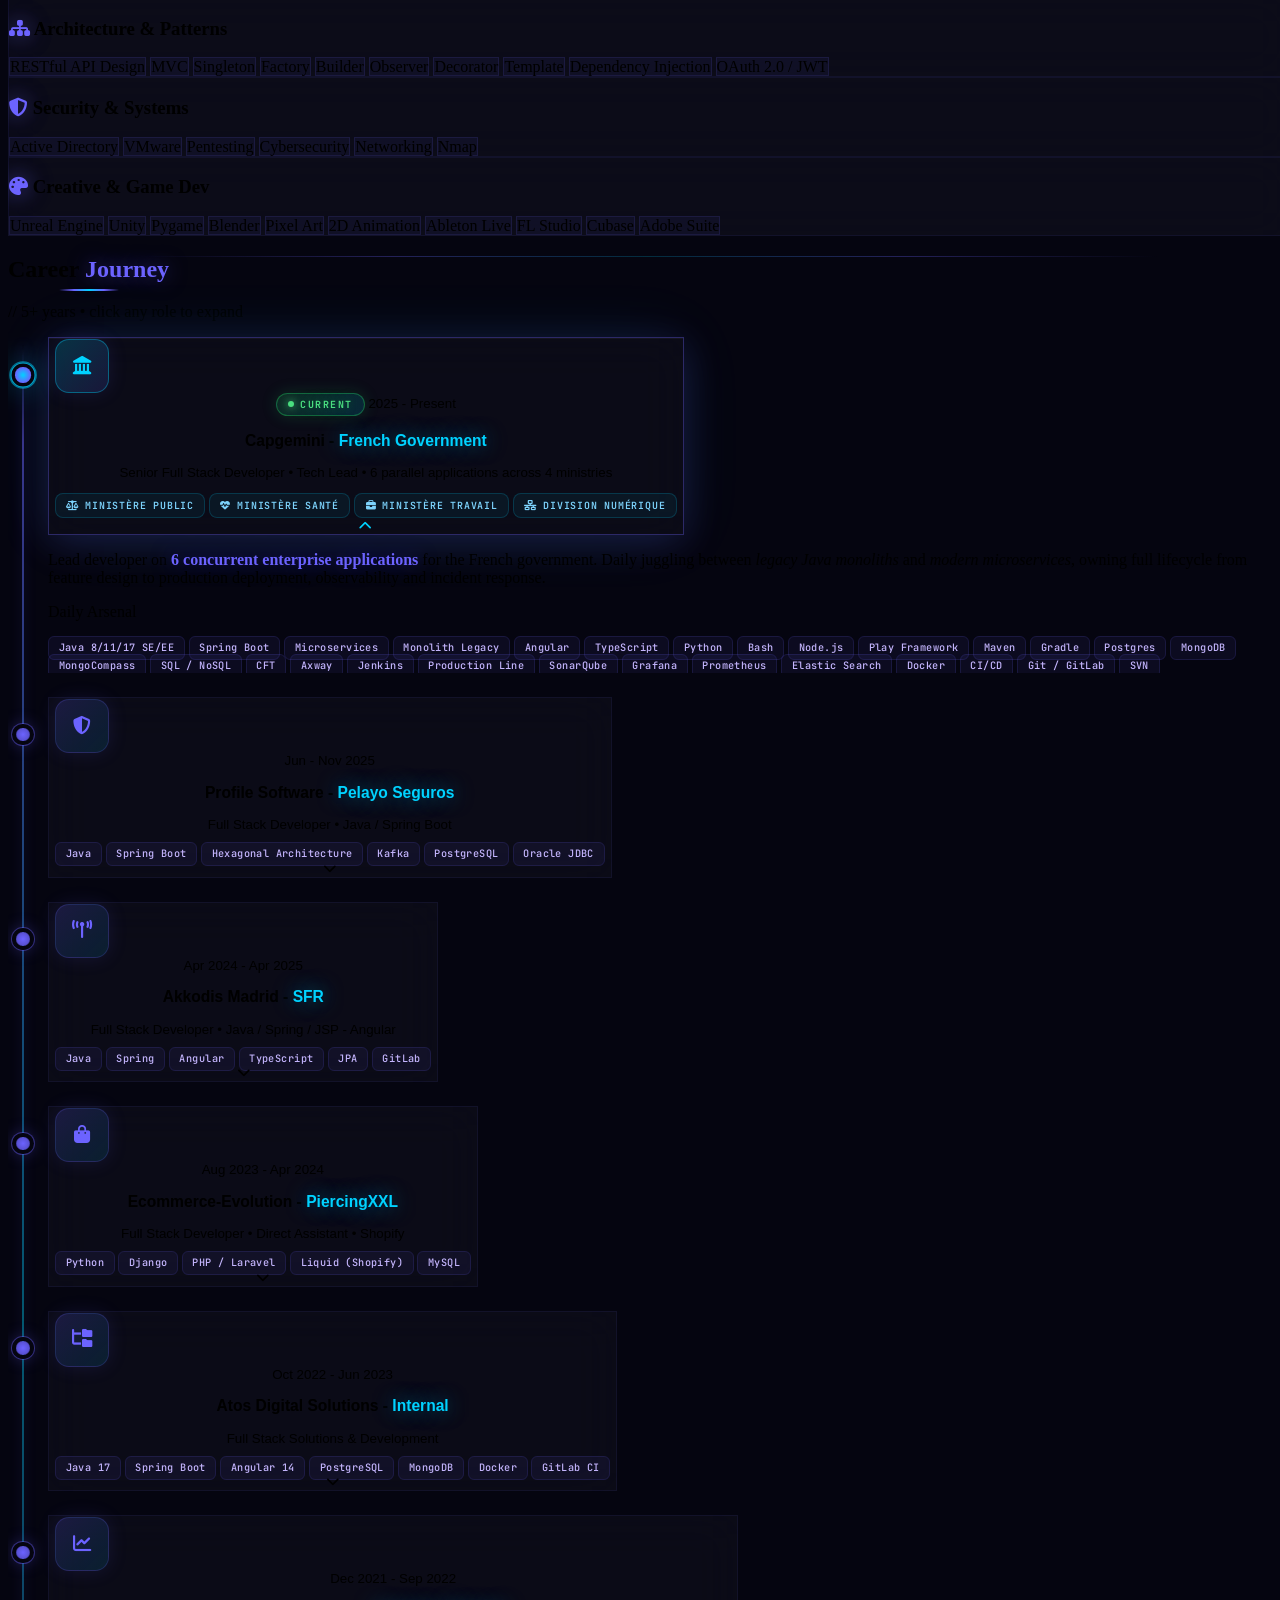
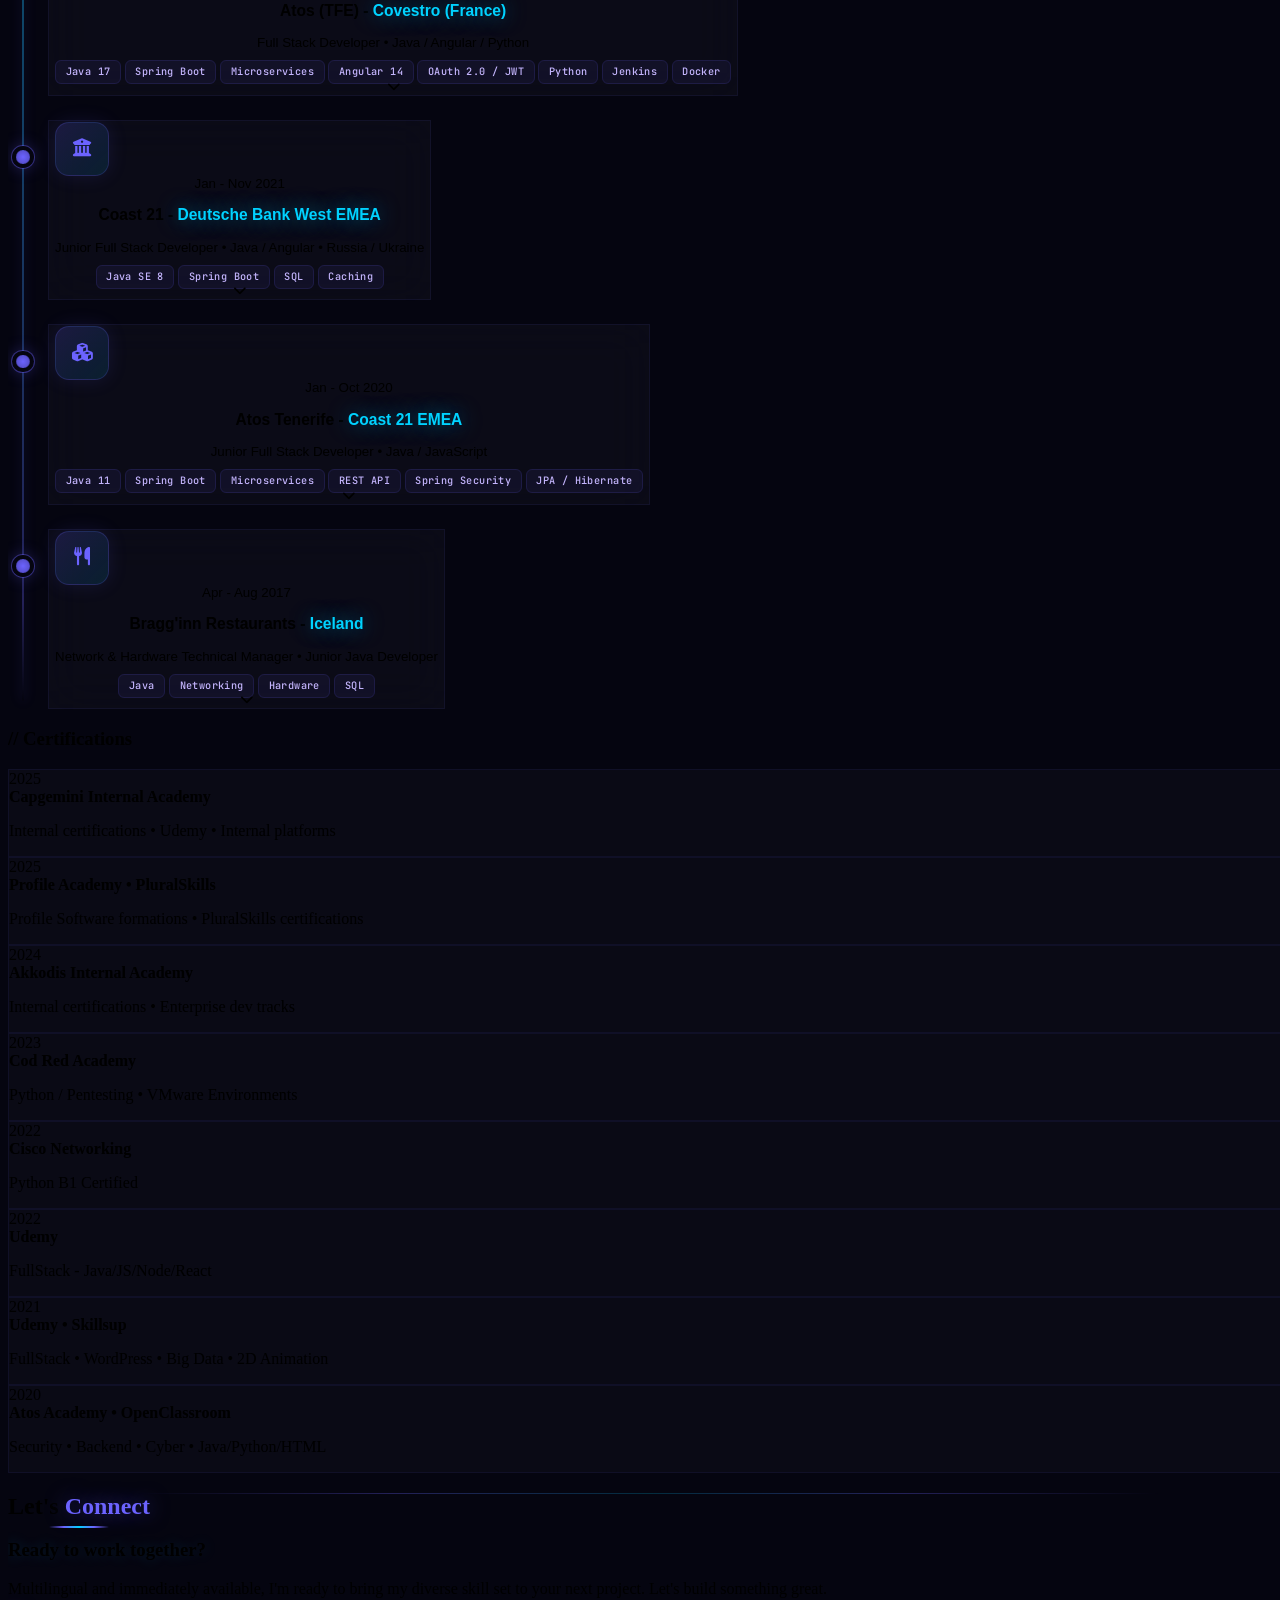
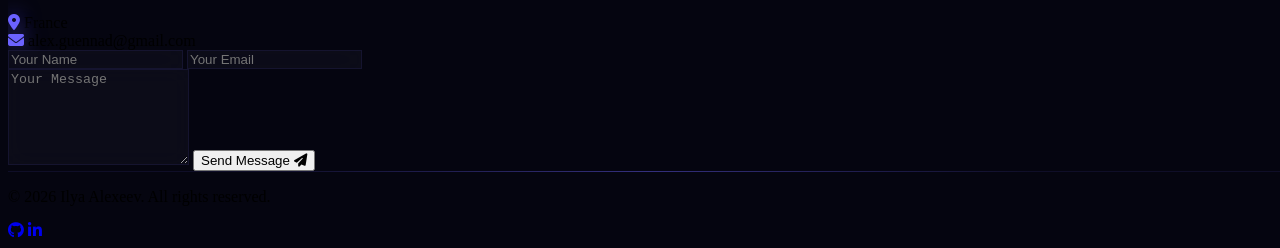
==== commit a60d9899: "feat: Download CV button in hero CTAs and mobile menu footer - Add cv/Ilya-Alexeev-CV.pdf (from CV-I" ====
--- a/index.html
+++ b/index.html
@@ -101,6 +101,11 @@
         <li><a href="#contact"><i class="fas fa-paper-plane"></i><span data-i18n="nav.contact">Contact</span><i class="fas fa-chevron-right"></i></a></li>
       </ul>
       <div class="mobile-menu-footer">
+        <a href="cv/Ilya-Alexeev-CV.pdf" download class="mobile-menu-cv">
+          <i class="fas fa-file-arrow-down"></i>
+          <span data-i18n="hero.cta_cv">Download CV</span>
+          <i class="fas fa-arrow-down text-[0.65rem] opacity-50"></i>
+        </a>
         <p class="status-online text-xs font-mono text-gray-400" data-i18n="hero.status">Available for work</p>
         <div class="mobile-menu-socials">
           <a href="https://github.com/Alex-Lou" target="_blank" rel="noopener" aria-label="GitHub"><i class="fab fa-github"></i></a>
@@ -137,6 +142,9 @@
           </a>
           <a href="#contact" class="btn-outline-glow inline-flex items-center gap-2 px-8 py-4 text-sm font-semibold border border-accent/30 text-white rounded-xl transition-all duration-300 hover:border-accent hover:text-accent hover:-translate-y-1">
             <i class="fas fa-terminal text-xs"></i> <span data-i18n="hero.cta_contact">Get in Touch</span>
+          </a>
+          <a href="cv/Ilya-Alexeev-CV.pdf" download class="btn-cv inline-flex items-center gap-2 px-8 py-4 text-sm font-semibold rounded-xl transition-all duration-300 hover:-translate-y-1">
+            <i class="fas fa-file-arrow-down text-xs"></i> <span data-i18n="hero.cta_cv">Download CV</span>
           </a>
         </div>
         <div class="flex gap-6">
--- a/style.css
+++ b/style.css
@@ -585,6 +585,69 @@
     inset 0 0 20px rgba(108, 99, 255, 0.05);
 }
 
+/* CV button - cyan-tinted to stand out from the primary accent buttons */
+.btn-cv {
+  position: relative;
+  overflow: hidden;
+  color: #00d2ff;
+  border: 1px solid rgba(0, 210, 255, 0.4);
+  background: linear-gradient(135deg, rgba(0, 210, 255, 0.08), rgba(108, 99, 255, 0.06));
+  box-shadow: 0 0 0 1px rgba(0, 210, 255, 0.05) inset;
+}
+.btn-cv:hover {
+  color: #fff;
+  border-color: rgba(0, 210, 255, 0.7);
+  background: linear-gradient(135deg, rgba(0, 210, 255, 0.2), rgba(108, 99, 255, 0.14));
+  box-shadow:
+    0 0 22px rgba(0, 210, 255, 0.3),
+    0 0 50px rgba(0, 210, 255, 0.1),
+    inset 0 1px 0 rgba(255, 255, 255, 0.05);
+}
+.btn-cv > i {
+  transition: transform 0.35s cubic-bezier(0.4, 0, 0.2, 1);
+}
+.btn-cv:hover > i:first-child {
+  transform: translateY(2px);
+}
+
+/* Mobile menu CV button */
+.mobile-menu-cv {
+  display: flex;
+  align-items: center;
+  gap: 0.75rem;
+  padding: 0.95rem 1.1rem;
+  border-radius: 12px;
+  background: linear-gradient(135deg, rgba(0, 210, 255, 0.15), rgba(108, 99, 255, 0.1));
+  border: 1px solid rgba(0, 210, 255, 0.35);
+  color: #fff;
+  text-decoration: none;
+  font-size: 0.92rem;
+  font-weight: 600;
+  letter-spacing: 0.01em;
+  transition: all 0.35s cubic-bezier(0.4, 0, 0.2, 1);
+  box-shadow: 0 4px 18px rgba(0, 210, 255, 0.08);
+}
+.mobile-menu-cv > i:first-child {
+  color: #00d2ff;
+  font-size: 1rem;
+  filter: drop-shadow(0 0 6px rgba(0, 210, 255, 0.5));
+  transition: transform 0.35s cubic-bezier(0.4, 0, 0.2, 1);
+}
+.mobile-menu-cv > span {
+  flex: 1;
+}
+.mobile-menu-cv:hover,
+.mobile-menu-cv:focus-visible {
+  background: linear-gradient(135deg, rgba(0, 210, 255, 0.28), rgba(108, 99, 255, 0.16));
+  border-color: rgba(0, 210, 255, 0.6);
+  box-shadow: 0 6px 26px rgba(0, 210, 255, 0.2), 0 0 50px rgba(0, 210, 255, 0.08);
+  transform: translateY(-1px);
+  outline: none;
+}
+.mobile-menu-cv:hover > i:first-child {
+  transform: translateY(2px) scale(1.08);
+}
+
 /* --- Scroll Reveal --- */
 [data-reveal] {
   opacity: 0;
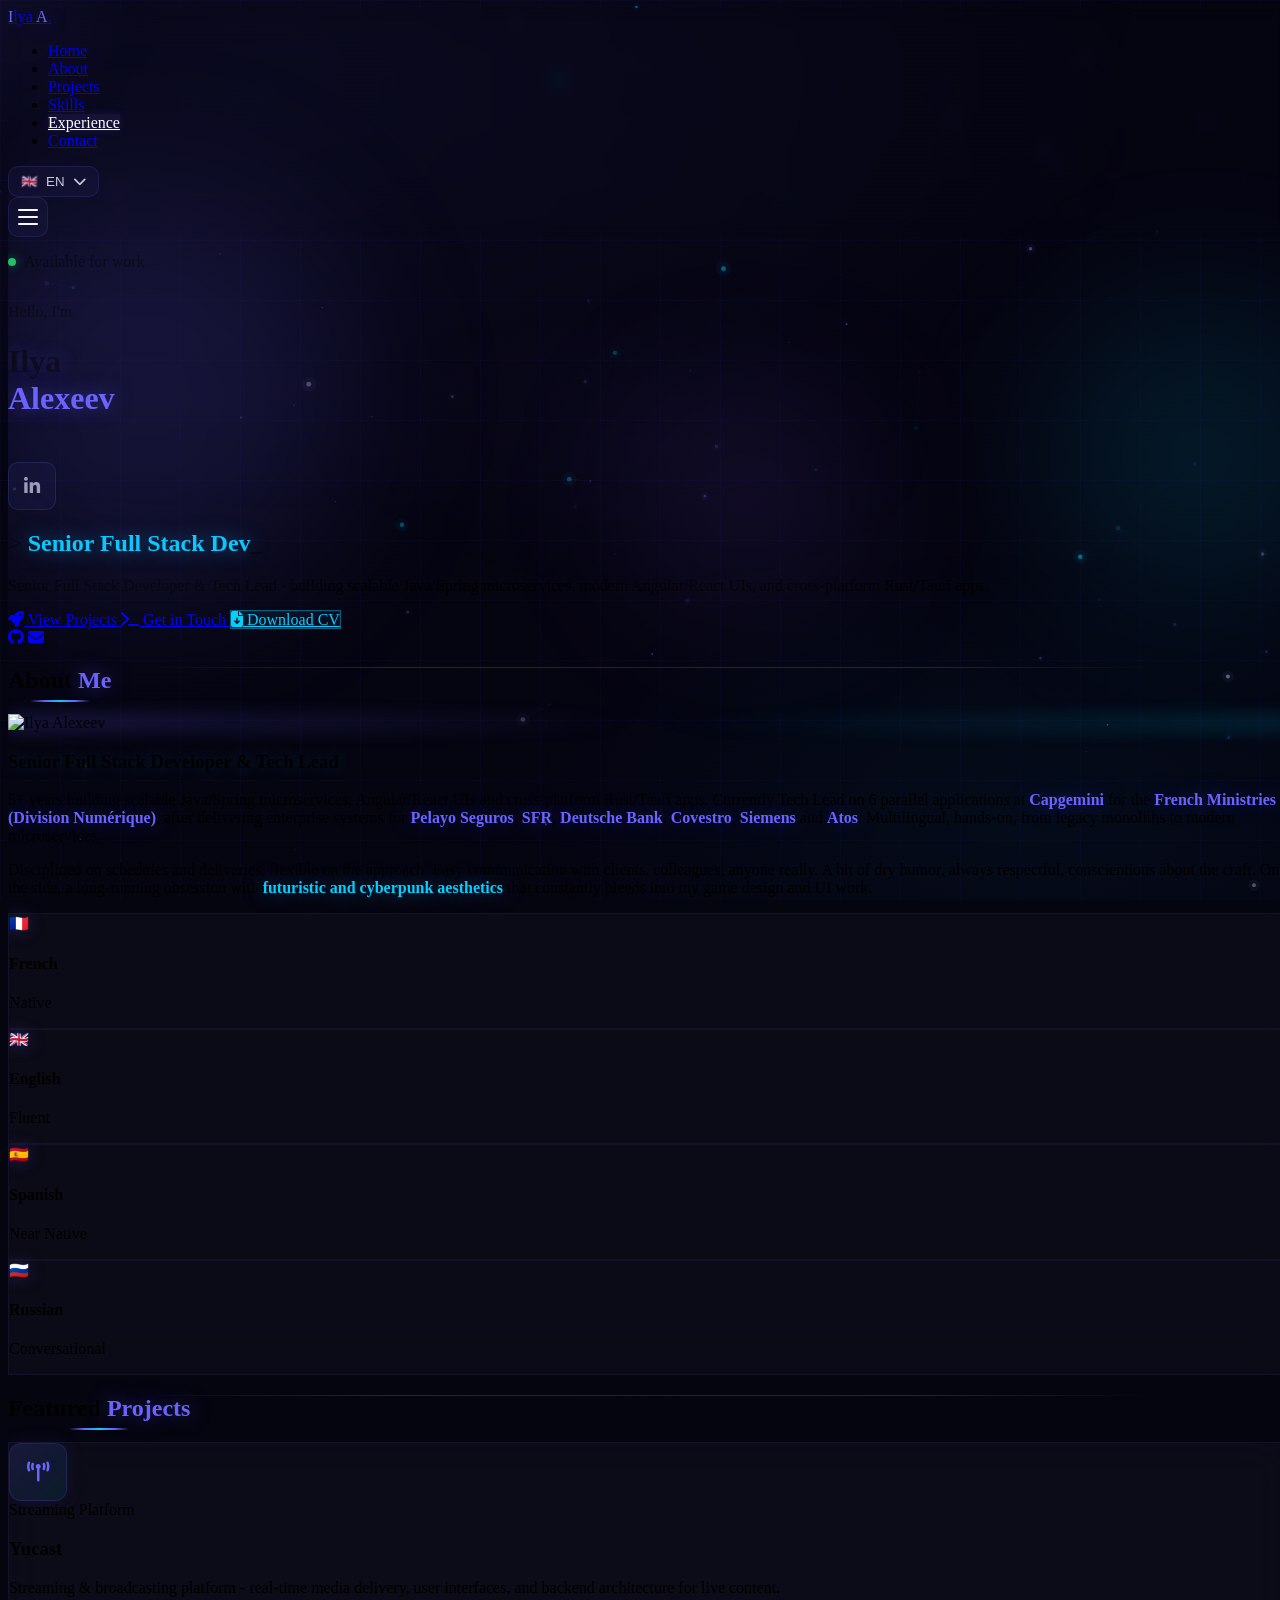
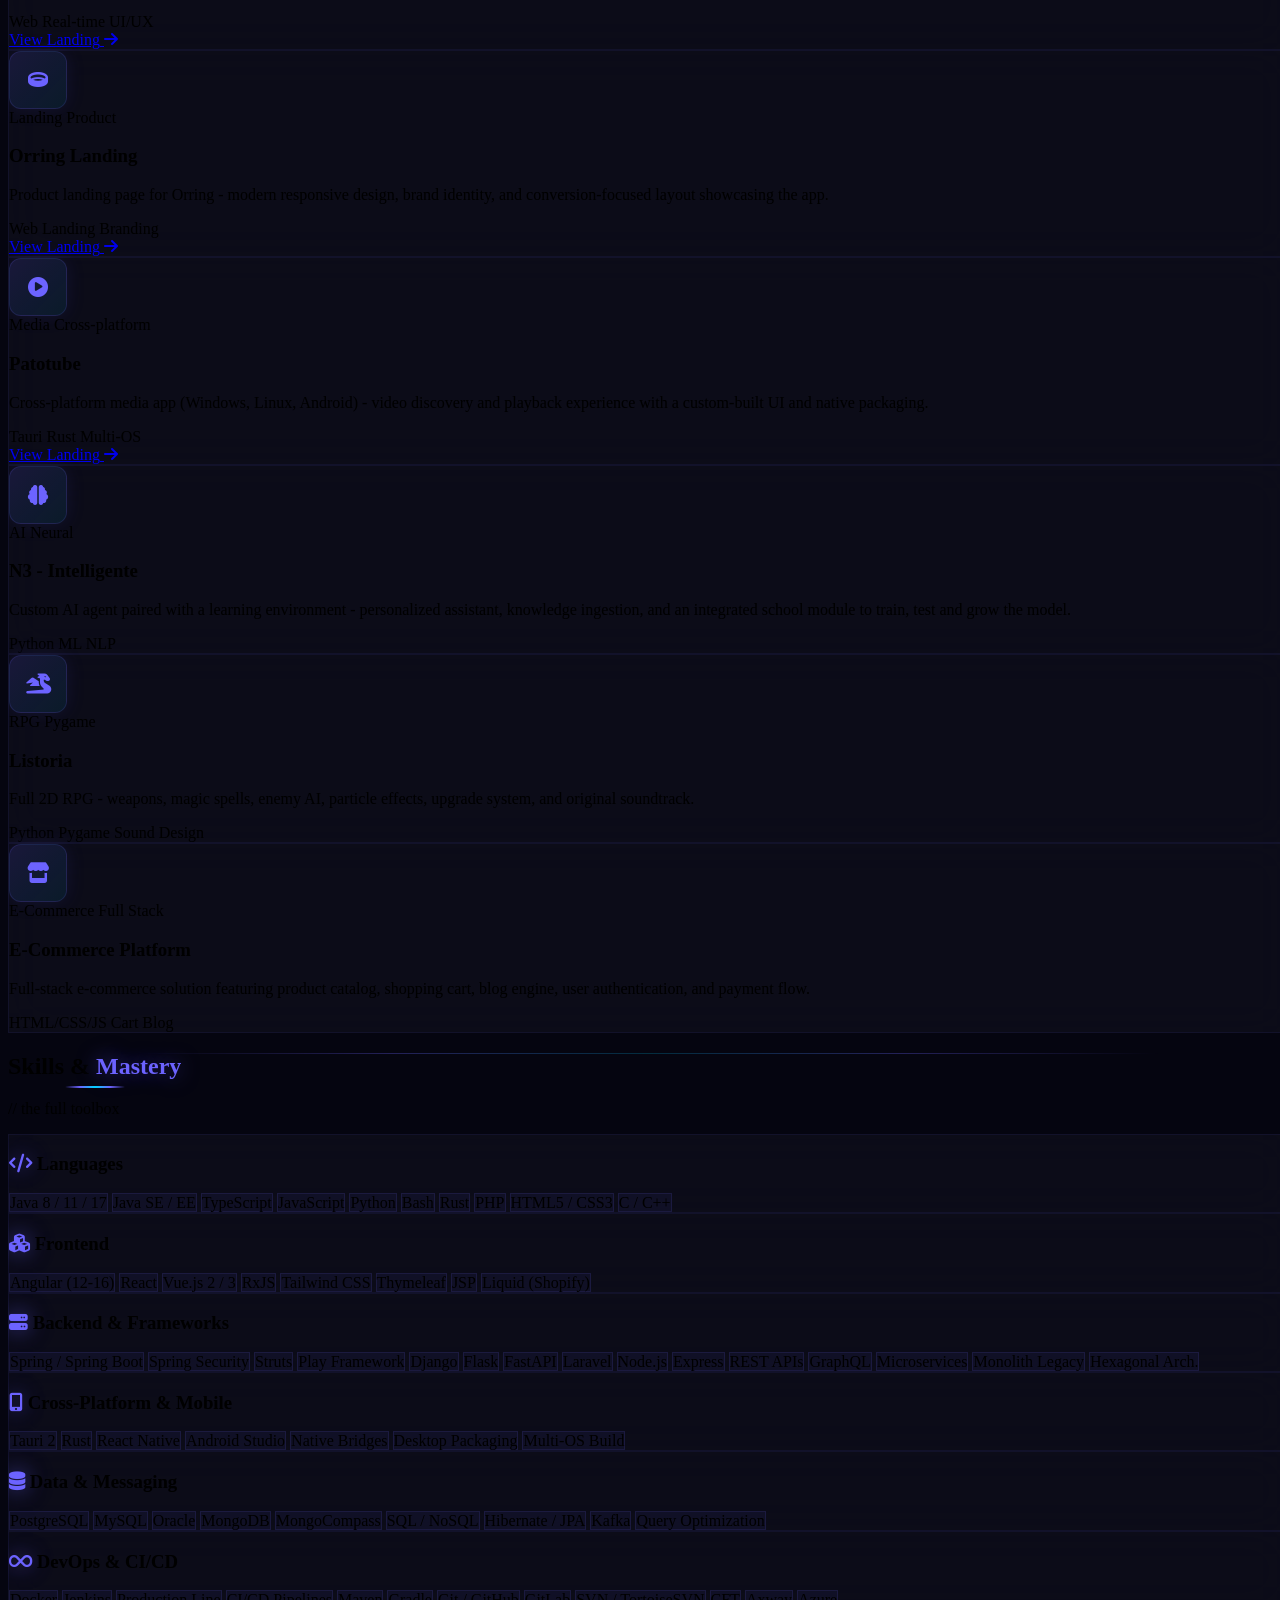
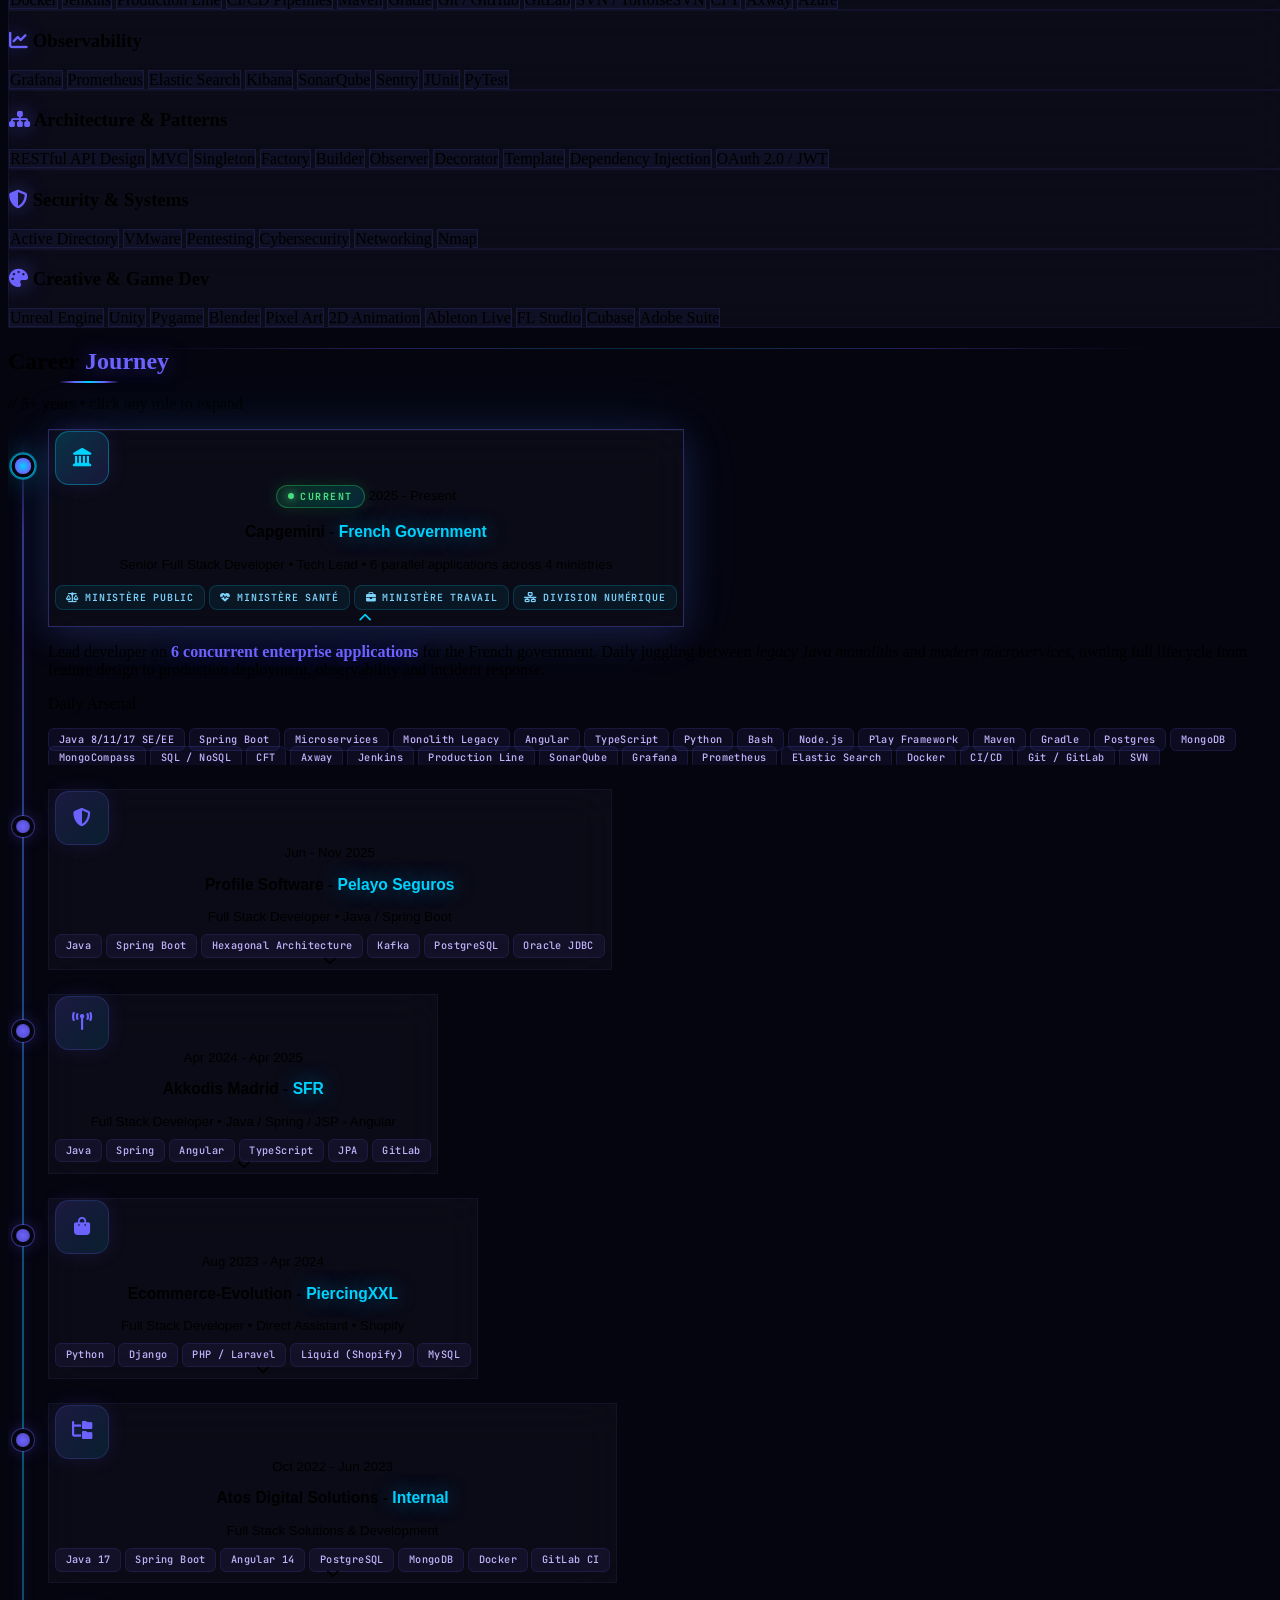
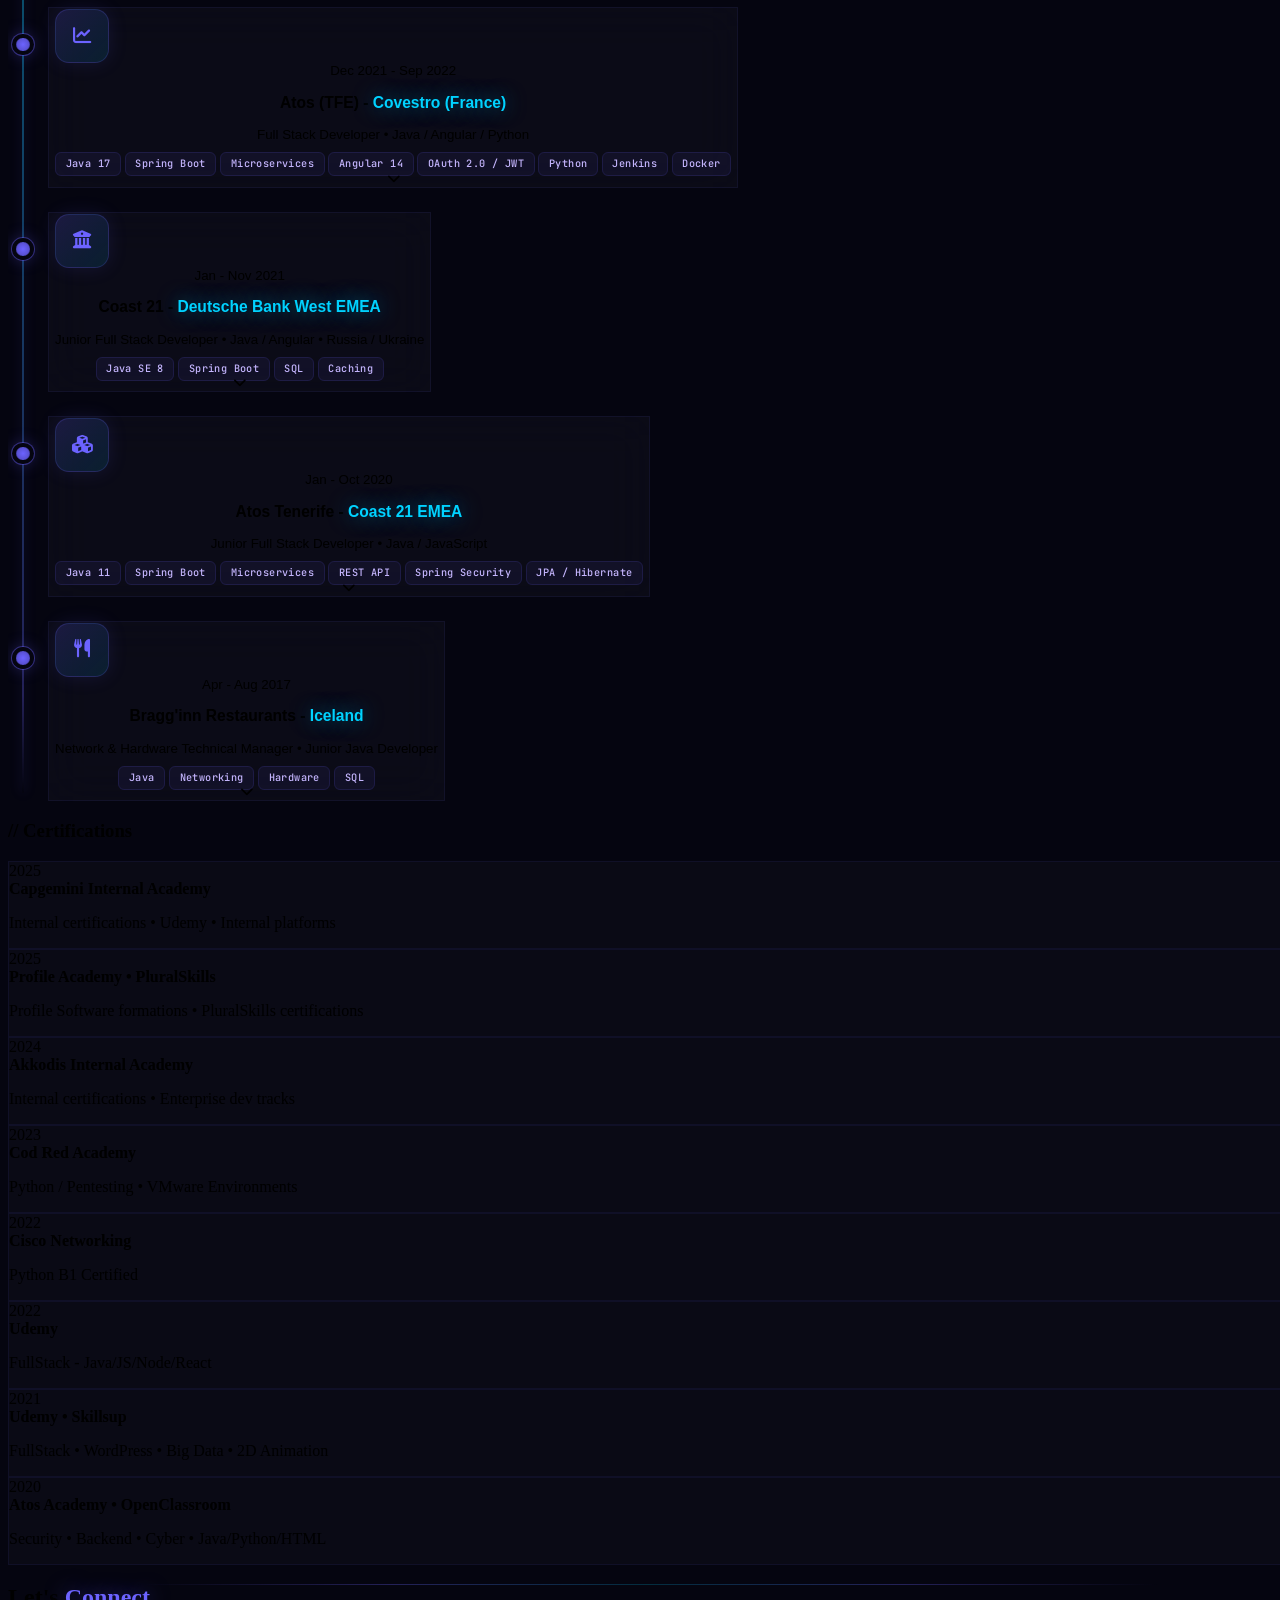
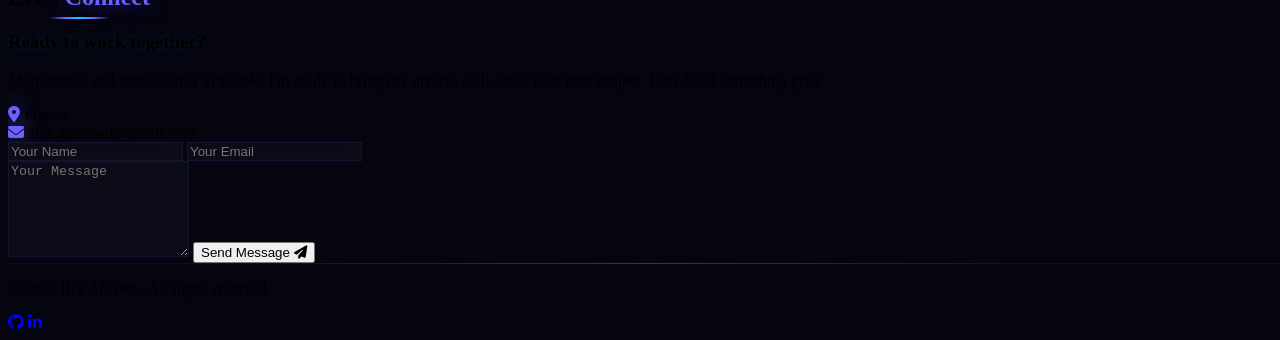
==== commit 8d496611: "feat: LinkedIn badge by name, CV download spinner, cert i18n - Hero name now has a small LinkedIn ba" ====
--- a/index.html
+++ b/index.html
@@ -127,9 +127,14 @@
       <div class="max-w-3xl">
         <p class="status-online text-sm font-mono text-gray-400 mb-5" data-i18n="hero.status">Available for work</p>
         <p class="text-accent font-mono font-medium text-sm mb-4 tracking-widest uppercase" data-i18n="hero.greeting">Hello, I'm</p>
-        <h1 class="text-5xl sm:text-6xl lg:text-8xl font-extrabold tracking-tighter leading-[0.9] mb-5 neon-title">
-          Ilya<br><span class="glow-accent">Alexeev</span>
-        </h1>
+        <div class="flex items-start gap-4 sm:gap-6 mb-5">
+          <h1 class="text-5xl sm:text-6xl lg:text-8xl font-extrabold tracking-tighter leading-[0.9] neon-title">
+            Ilya<br><span class="glow-accent">Alexeev</span>
+          </h1>
+          <a href="https://linkedin.com" target="_blank" rel="noopener" aria-label="LinkedIn" class="hero-linkedin-link">
+            <i class="fab fa-linkedin-in"></i>
+          </a>
+        </div>
         <h2 class="font-mono text-gray-400 text-lg lg:text-xl mb-8">
           <span class="text-dark-500">&gt;</span> <span id="typingText" class="glow-cyan"></span><span class="text-accent animate-pulse">_</span>
         </h2>
@@ -149,7 +154,7 @@
         </div>
         <div class="flex gap-6">
           <a href="https://github.com/Alex-Lou" target="_blank" rel="noopener" aria-label="GitHub" class="text-gray-500 text-2xl transition-all duration-300 hover:text-accent hover:-translate-y-1 hover:drop-shadow-[0_0_8px_rgba(108,99,255,0.5)]"><i class="fab fa-github"></i></a>
-          <a href="https://linkedin.com" target="_blank" rel="noopener" aria-label="LinkedIn" class="text-gray-500 text-2xl transition-all duration-300 hover:text-accent hover:-translate-y-1 hover:drop-shadow-[0_0_8px_rgba(108,99,255,0.5)]"><i class="fab fa-linkedin-in"></i></a>
+          <a href="mailto:alex.guennad@gmail.com" aria-label="Email" class="text-gray-500 text-2xl transition-all duration-300 hover:text-accent hover:-translate-y-1 hover:drop-shadow-[0_0_8px_rgba(108,99,255,0.5)]"><i class="fas fa-envelope"></i></a>
         </div>
       </div>
     </div>
@@ -931,21 +936,21 @@
             <span class="font-mono text-xs font-bold text-accent min-w-[2.5rem] pt-0.5">2025</span>
             <div>
               <strong class="text-sm block mb-1">Capgemini Internal Academy</strong>
-              <p class="text-xs text-gray-400">Internal certifications &bull; Udemy &bull; Internal platforms</p>
+              <p class="text-xs text-gray-400" data-i18n-html="cert.desc.capgemini">Internal certifications &bull; Udemy &bull; Internal platforms</p>
             </div>
           </div>
           <div class="cert-card flex gap-4 items-start p-5 rounded-xl">
             <span class="font-mono text-xs font-bold text-accent min-w-[2.5rem] pt-0.5">2025</span>
             <div>
               <strong class="text-sm block mb-1">Profile Academy &bull; PluralSkills</strong>
-              <p class="text-xs text-gray-400">Profile Software formations &bull; PluralSkills certifications</p>
+              <p class="text-xs text-gray-400" data-i18n-html="cert.desc.profile">Profile Software formations &bull; PluralSkills certifications</p>
             </div>
           </div>
           <div class="cert-card flex gap-4 items-start p-5 rounded-xl">
             <span class="font-mono text-xs font-bold text-accent min-w-[2.5rem] pt-0.5">2024</span>
             <div>
               <strong class="text-sm block mb-1">Akkodis Internal Academy</strong>
-              <p class="text-xs text-gray-400">Internal certifications &bull; Enterprise dev tracks</p>
+              <p class="text-xs text-gray-400" data-i18n-html="cert.desc.akkodis">Internal certifications &bull; Enterprise dev tracks</p>
             </div>
           </div>
           <div class="cert-card flex gap-4 items-start p-5 rounded-xl">
--- a/style.css
+++ b/style.css
@@ -585,6 +585,50 @@
     inset 0 0 20px rgba(108, 99, 255, 0.05);
 }
 
+/* Small LinkedIn badge anchored to the hero name */
+.hero-linkedin-link {
+  display: inline-flex;
+  align-items: center;
+  justify-content: center;
+  width: 38px;
+  height: 38px;
+  margin-top: 0.75rem;
+  flex-shrink: 0;
+  border-radius: 10px;
+  background: rgba(108, 99, 255, 0.06);
+  border: 1px solid rgba(108, 99, 255, 0.18);
+  color: rgba(229, 231, 235, 0.7);
+  font-size: 0.95rem;
+  text-decoration: none;
+  transition: all 0.35s cubic-bezier(0.4, 0, 0.2, 1);
+  -webkit-tap-highlight-color: transparent;
+}
+.hero-linkedin-link:hover,
+.hero-linkedin-link:focus-visible {
+  background: rgba(0, 210, 255, 0.16);
+  border-color: rgba(0, 210, 255, 0.5);
+  color: #00d2ff;
+  transform: translateY(-2px);
+  box-shadow: 0 0 18px rgba(0, 210, 255, 0.28);
+  outline: none;
+}
+@media (min-width: 640px) {
+  .hero-linkedin-link {
+    width: 42px;
+    height: 42px;
+    margin-top: 1rem;
+    font-size: 1.05rem;
+  }
+}
+@media (min-width: 1024px) {
+  .hero-linkedin-link {
+    width: 46px;
+    height: 46px;
+    margin-top: 1.5rem;
+    font-size: 1.15rem;
+  }
+}
+
 /* CV button - cyan-tinted to stand out from the primary accent buttons */
 .btn-cv {
   position: relative;
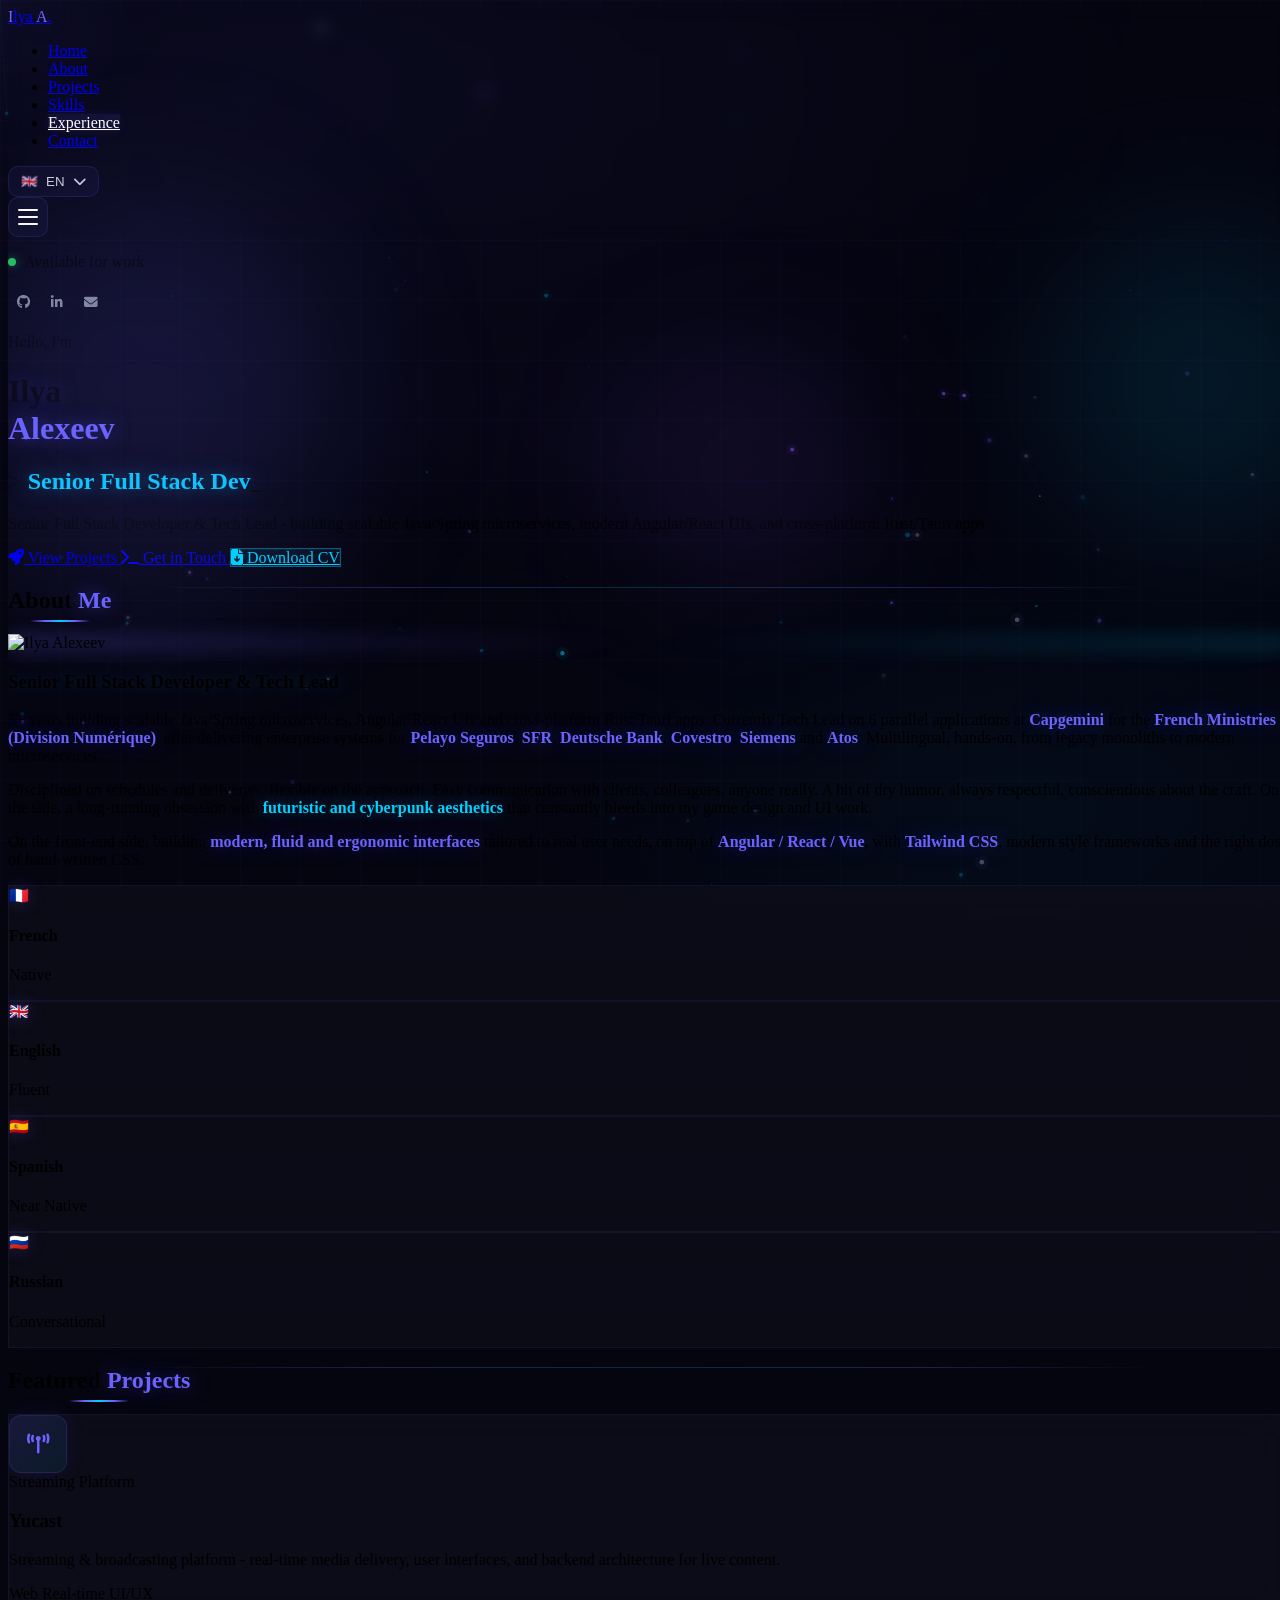
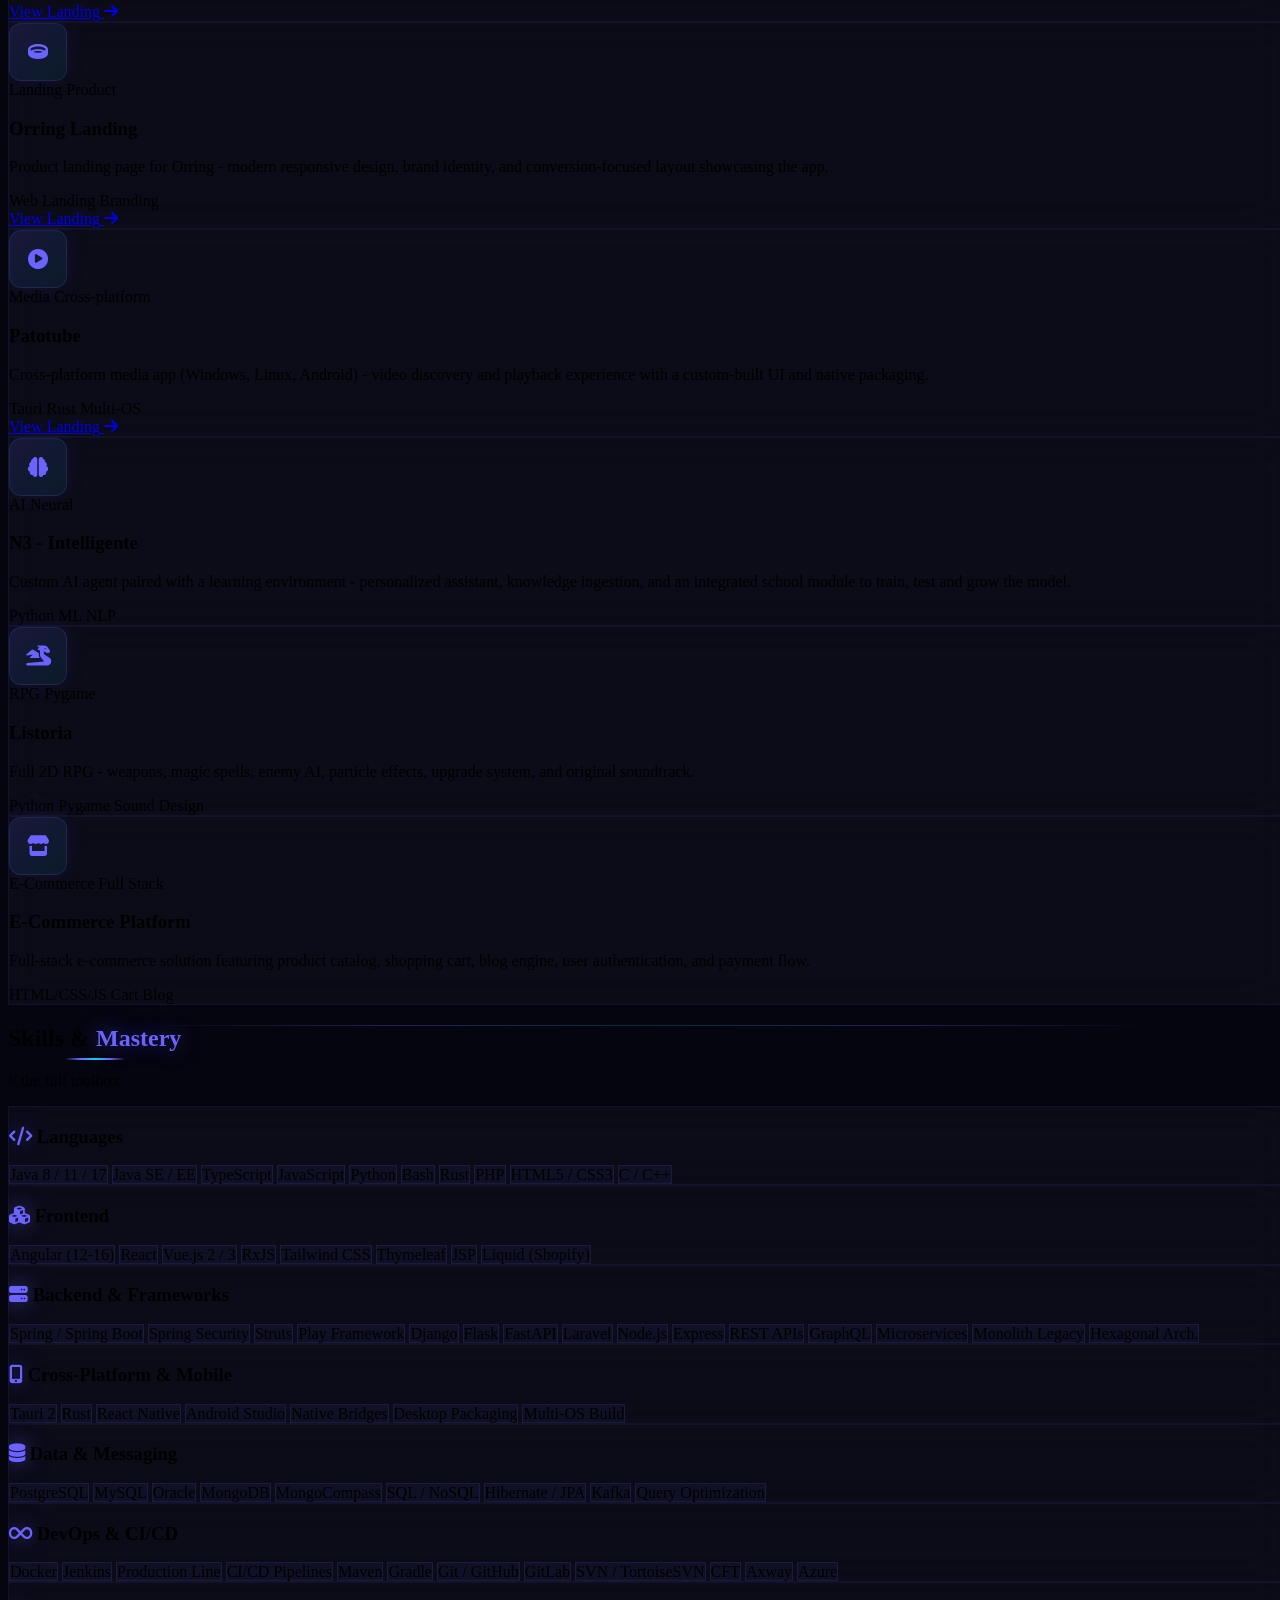
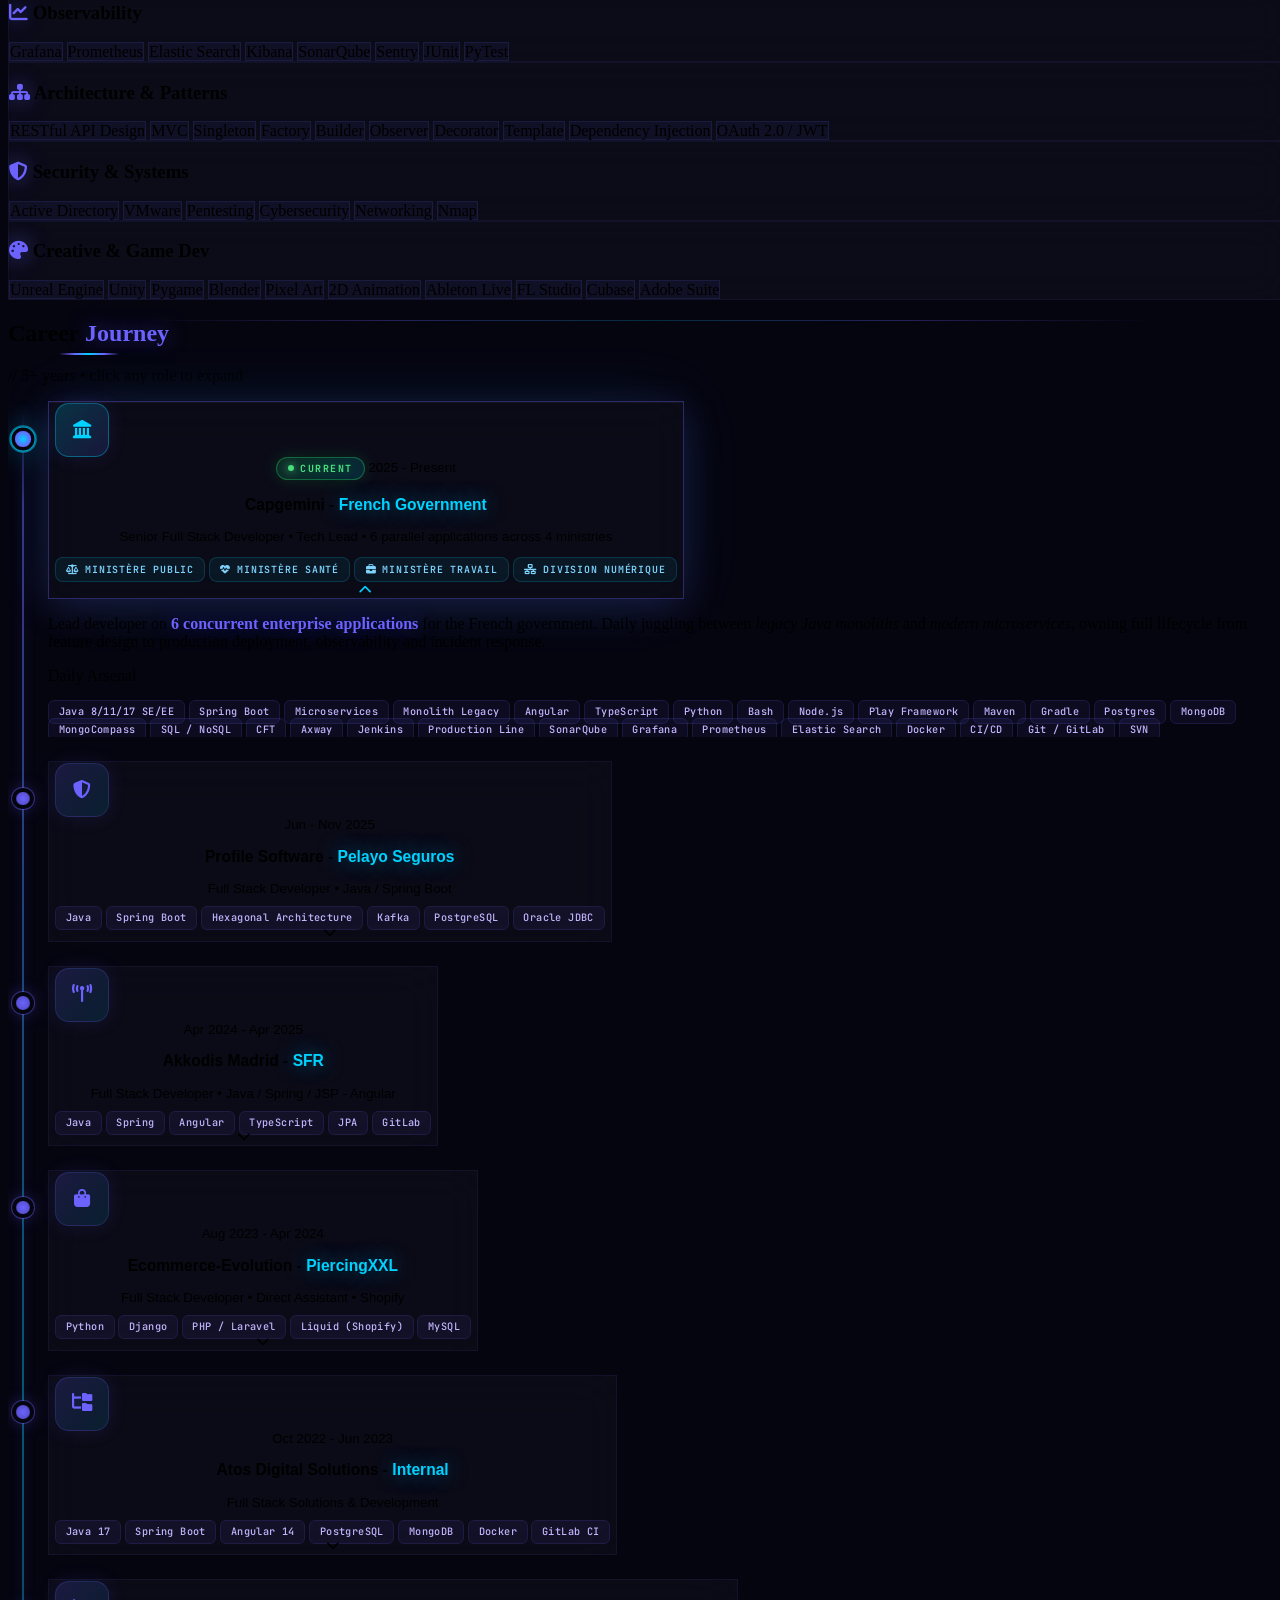
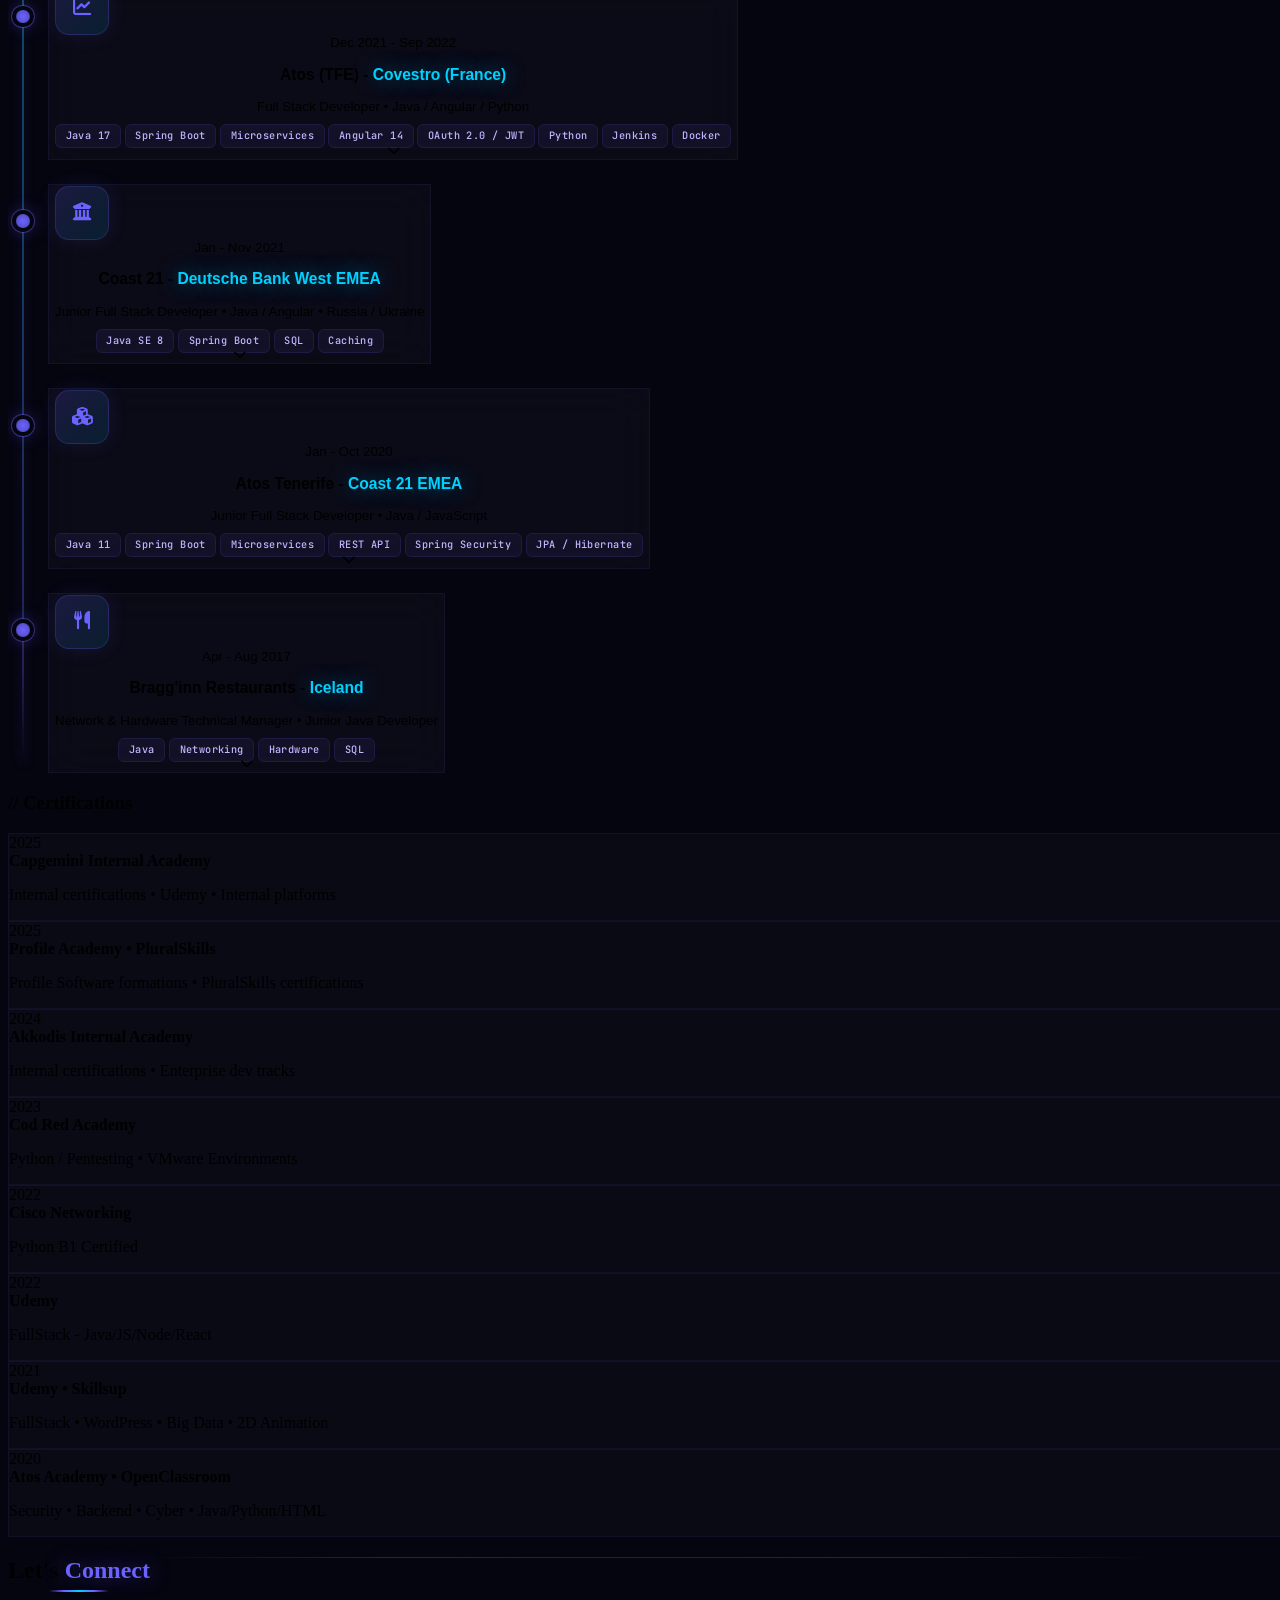
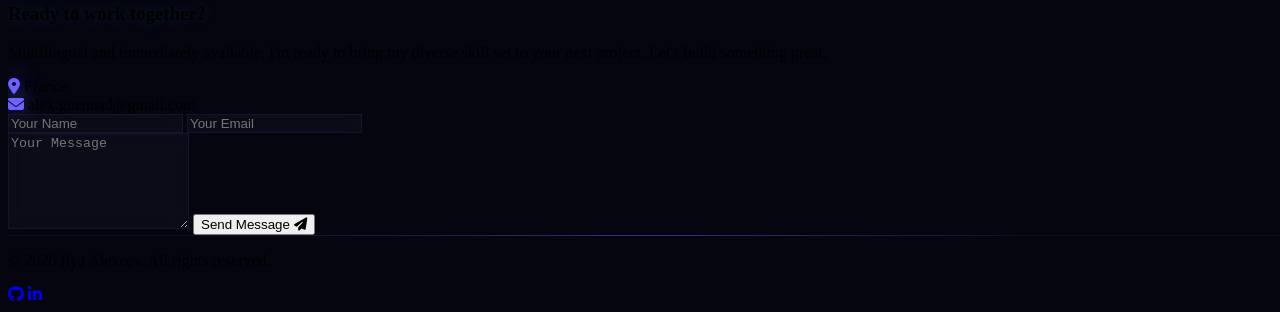
==== commit 14d0d4f3: "feat: socials next to status pill + front-end craft paragraph - Move GitHub, LinkedIn and Email icon" ====
--- a/index.html
+++ b/index.html
@@ -125,16 +125,18 @@
 
     <div class="relative z-10 max-w-6xl mx-auto px-6 pt-20 w-full">
       <div class="max-w-3xl">
-        <p class="status-online text-sm font-mono text-gray-400 mb-5" data-i18n="hero.status">Available for work</p>
+        <div class="flex flex-wrap items-center gap-x-5 gap-y-2 mb-5">
+          <p class="status-online text-sm font-mono text-gray-400" data-i18n="hero.status">Available for work</p>
+          <div class="hero-socials flex items-center gap-2">
+            <a href="https://github.com/Alex-Lou" target="_blank" rel="noopener" aria-label="GitHub" class="hero-social-link"><i class="fab fa-github"></i></a>
+            <a href="https://linkedin.com" target="_blank" rel="noopener" aria-label="LinkedIn" class="hero-social-link"><i class="fab fa-linkedin-in"></i></a>
+            <a href="mailto:alex.guennad@gmail.com" aria-label="Email" class="hero-social-link"><i class="fas fa-envelope"></i></a>
+          </div>
+        </div>
         <p class="text-accent font-mono font-medium text-sm mb-4 tracking-widest uppercase" data-i18n="hero.greeting">Hello, I'm</p>
-        <div class="flex items-start gap-4 sm:gap-6 mb-5">
-          <h1 class="text-5xl sm:text-6xl lg:text-8xl font-extrabold tracking-tighter leading-[0.9] neon-title">
-            Ilya<br><span class="glow-accent">Alexeev</span>
-          </h1>
-          <a href="https://linkedin.com" target="_blank" rel="noopener" aria-label="LinkedIn" class="hero-linkedin-link">
-            <i class="fab fa-linkedin-in"></i>
-          </a>
-        </div>
+        <h1 class="text-5xl sm:text-6xl lg:text-8xl font-extrabold tracking-tighter leading-[0.9] mb-5 neon-title">
+          Ilya<br><span class="glow-accent">Alexeev</span>
+        </h1>
         <h2 class="font-mono text-gray-400 text-lg lg:text-xl mb-8">
           <span class="text-dark-500">&gt;</span> <span id="typingText" class="glow-cyan"></span><span class="text-accent animate-pulse">_</span>
         </h2>
@@ -152,10 +154,6 @@
             <i class="fas fa-file-arrow-down text-xs"></i> <span data-i18n="hero.cta_cv">Download CV</span>
           </a>
         </div>
-        <div class="flex gap-6">
-          <a href="https://github.com/Alex-Lou" target="_blank" rel="noopener" aria-label="GitHub" class="text-gray-500 text-2xl transition-all duration-300 hover:text-accent hover:-translate-y-1 hover:drop-shadow-[0_0_8px_rgba(108,99,255,0.5)]"><i class="fab fa-github"></i></a>
-          <a href="mailto:alex.guennad@gmail.com" aria-label="Email" class="text-gray-500 text-2xl transition-all duration-300 hover:text-accent hover:-translate-y-1 hover:drop-shadow-[0_0_8px_rgba(108,99,255,0.5)]"><i class="fas fa-envelope"></i></a>
-        </div>
       </div>
     </div>
 
@@ -191,12 +189,19 @@
             <strong class="glow-accent font-semibold">Atos</strong>. Multilingual, hands-on, from
             legacy monoliths to modern microservices.
           </p>
-          <p class="text-gray-400 text-lg leading-relaxed mb-10" data-i18n-html="about.body2">
+          <p class="text-gray-400 text-lg leading-relaxed mb-6" data-i18n-html="about.body2">
             Disciplined on schedules and deliveries, flexible on the approach. Easy
             communication with clients, colleagues, anyone really. A bit of dry humor,
             always respectful, conscientious about the craft. On the side, a long-running
             obsession with <strong class="glow-cyan">futuristic and cyberpunk aesthetics</strong>
             that constantly bleeds into my game design and UI work.
+          </p>
+          <p class="text-gray-400 text-lg leading-relaxed mb-10" data-i18n-html="about.body3">
+            On the front-end side: building <strong class="glow-accent">modern, fluid and
+            ergonomic interfaces</strong> tailored to real user needs, on top of
+            <strong class="glow-accent">Angular / React / Vue</strong>, with
+            <strong class="glow-accent">Tailwind CSS</strong>, modern style frameworks
+            and the right dose of hand-written CSS.
           </p>
           <div class="grid grid-cols-2 gap-4">
             <div class="lang-card glow-card rounded-xl p-4 sm:p-5 flex items-center gap-3 sm:gap-4 min-w-0">
--- a/style.css
+++ b/style.css
@@ -585,48 +585,27 @@
     inset 0 0 20px rgba(108, 99, 255, 0.05);
 }
 
-/* Small LinkedIn badge anchored to the hero name */
-.hero-linkedin-link {
+/* Hero social cluster - next to the "Available for work" status pill */
+.hero-social-link {
   display: inline-flex;
   align-items: center;
   justify-content: center;
-  width: 38px;
-  height: 38px;
-  margin-top: 0.75rem;
-  flex-shrink: 0;
-  border-radius: 10px;
-  background: rgba(108, 99, 255, 0.06);
-  border: 1px solid rgba(108, 99, 255, 0.18);
-  color: rgba(229, 231, 235, 0.7);
-  font-size: 0.95rem;
+  width: 30px;
+  height: 30px;
+  border-radius: 8px;
+  color: rgba(156, 163, 175, 0.85);
+  font-size: 0.85rem;
   text-decoration: none;
-  transition: all 0.35s cubic-bezier(0.4, 0, 0.2, 1);
+  transition: all 0.3s cubic-bezier(0.4, 0, 0.2, 1);
   -webkit-tap-highlight-color: transparent;
 }
-.hero-linkedin-link:hover,
-.hero-linkedin-link:focus-visible {
-  background: rgba(0, 210, 255, 0.16);
-  border-color: rgba(0, 210, 255, 0.5);
+.hero-social-link:hover,
+.hero-social-link:focus-visible {
   color: #00d2ff;
+  background: rgba(0, 210, 255, 0.08);
   transform: translateY(-2px);
-  box-shadow: 0 0 18px rgba(0, 210, 255, 0.28);
+  box-shadow: 0 0 12px rgba(0, 210, 255, 0.18);
   outline: none;
-}
-@media (min-width: 640px) {
-  .hero-linkedin-link {
-    width: 42px;
-    height: 42px;
-    margin-top: 1rem;
-    font-size: 1.05rem;
-  }
-}
-@media (min-width: 1024px) {
-  .hero-linkedin-link {
-    width: 46px;
-    height: 46px;
-    margin-top: 1.5rem;
-    font-size: 1.15rem;
-  }
 }
 
 /* CV button - cyan-tinted to stand out from the primary accent buttons */
